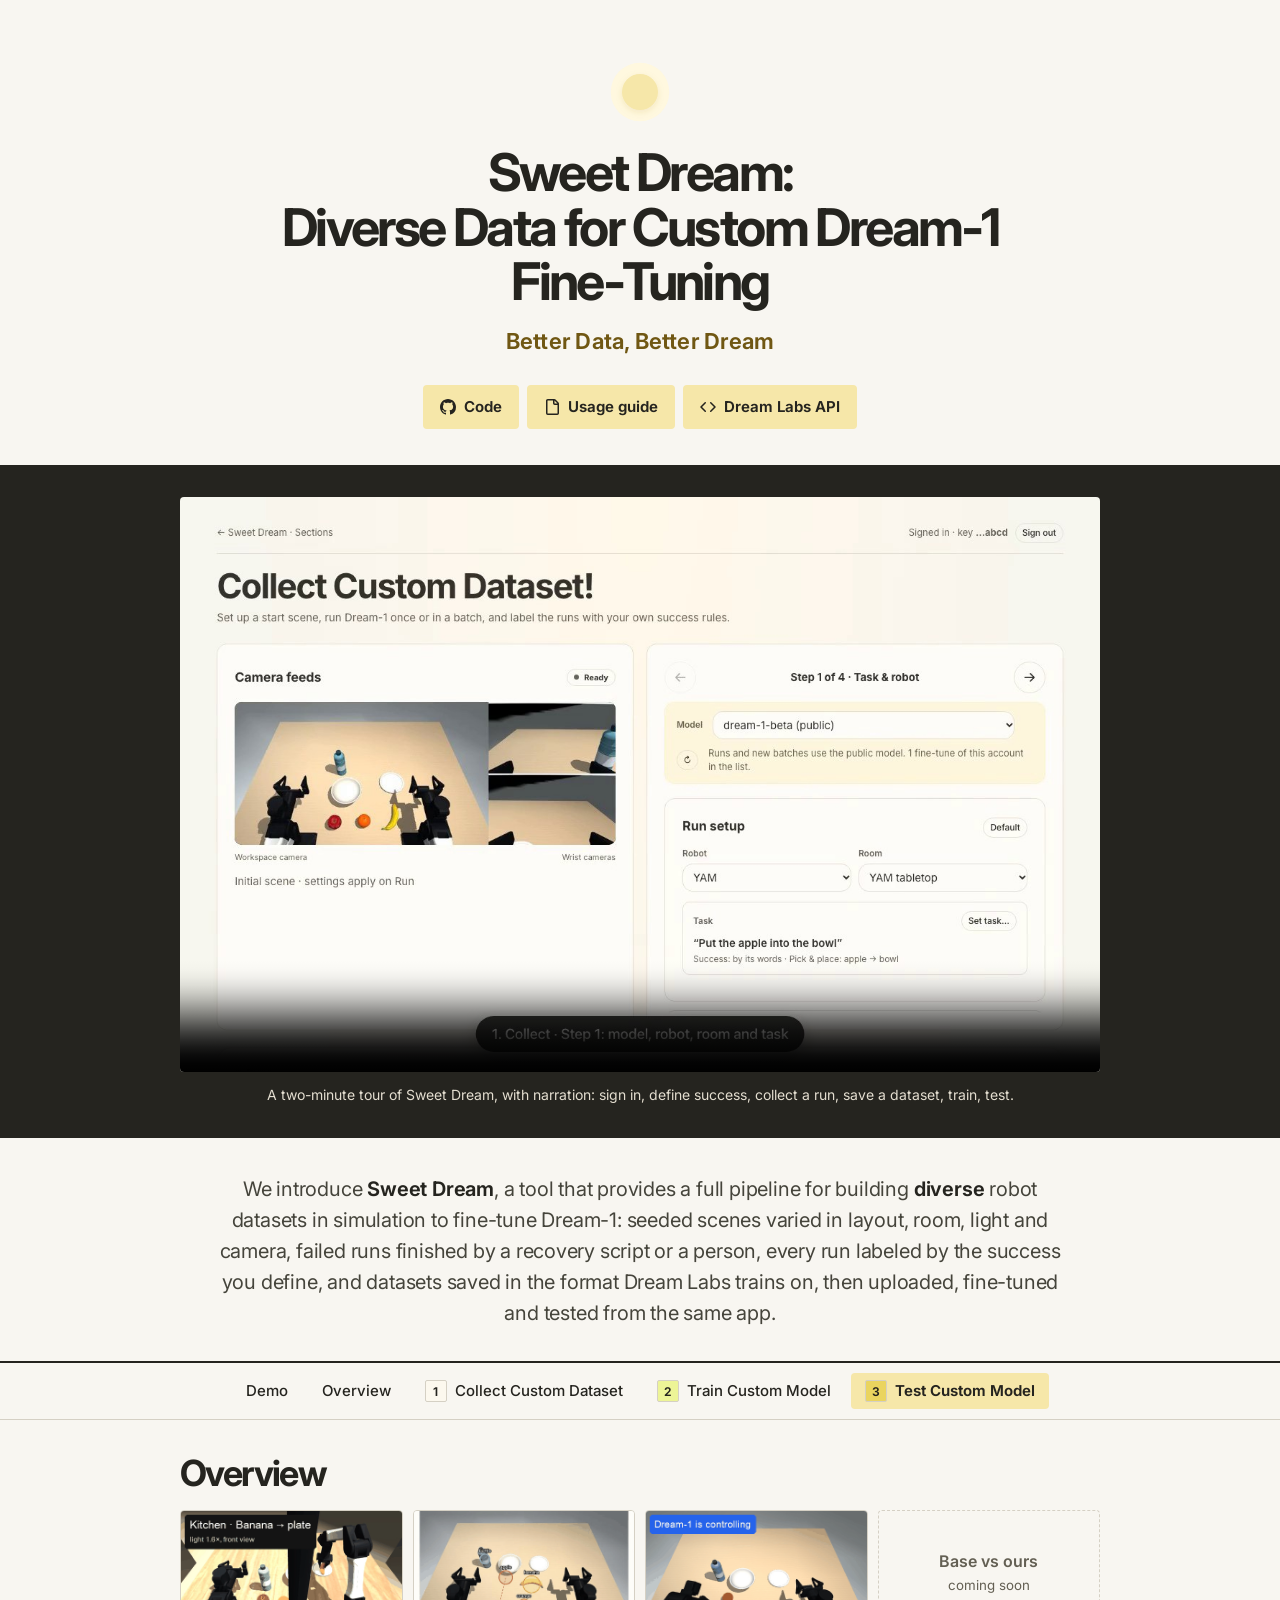
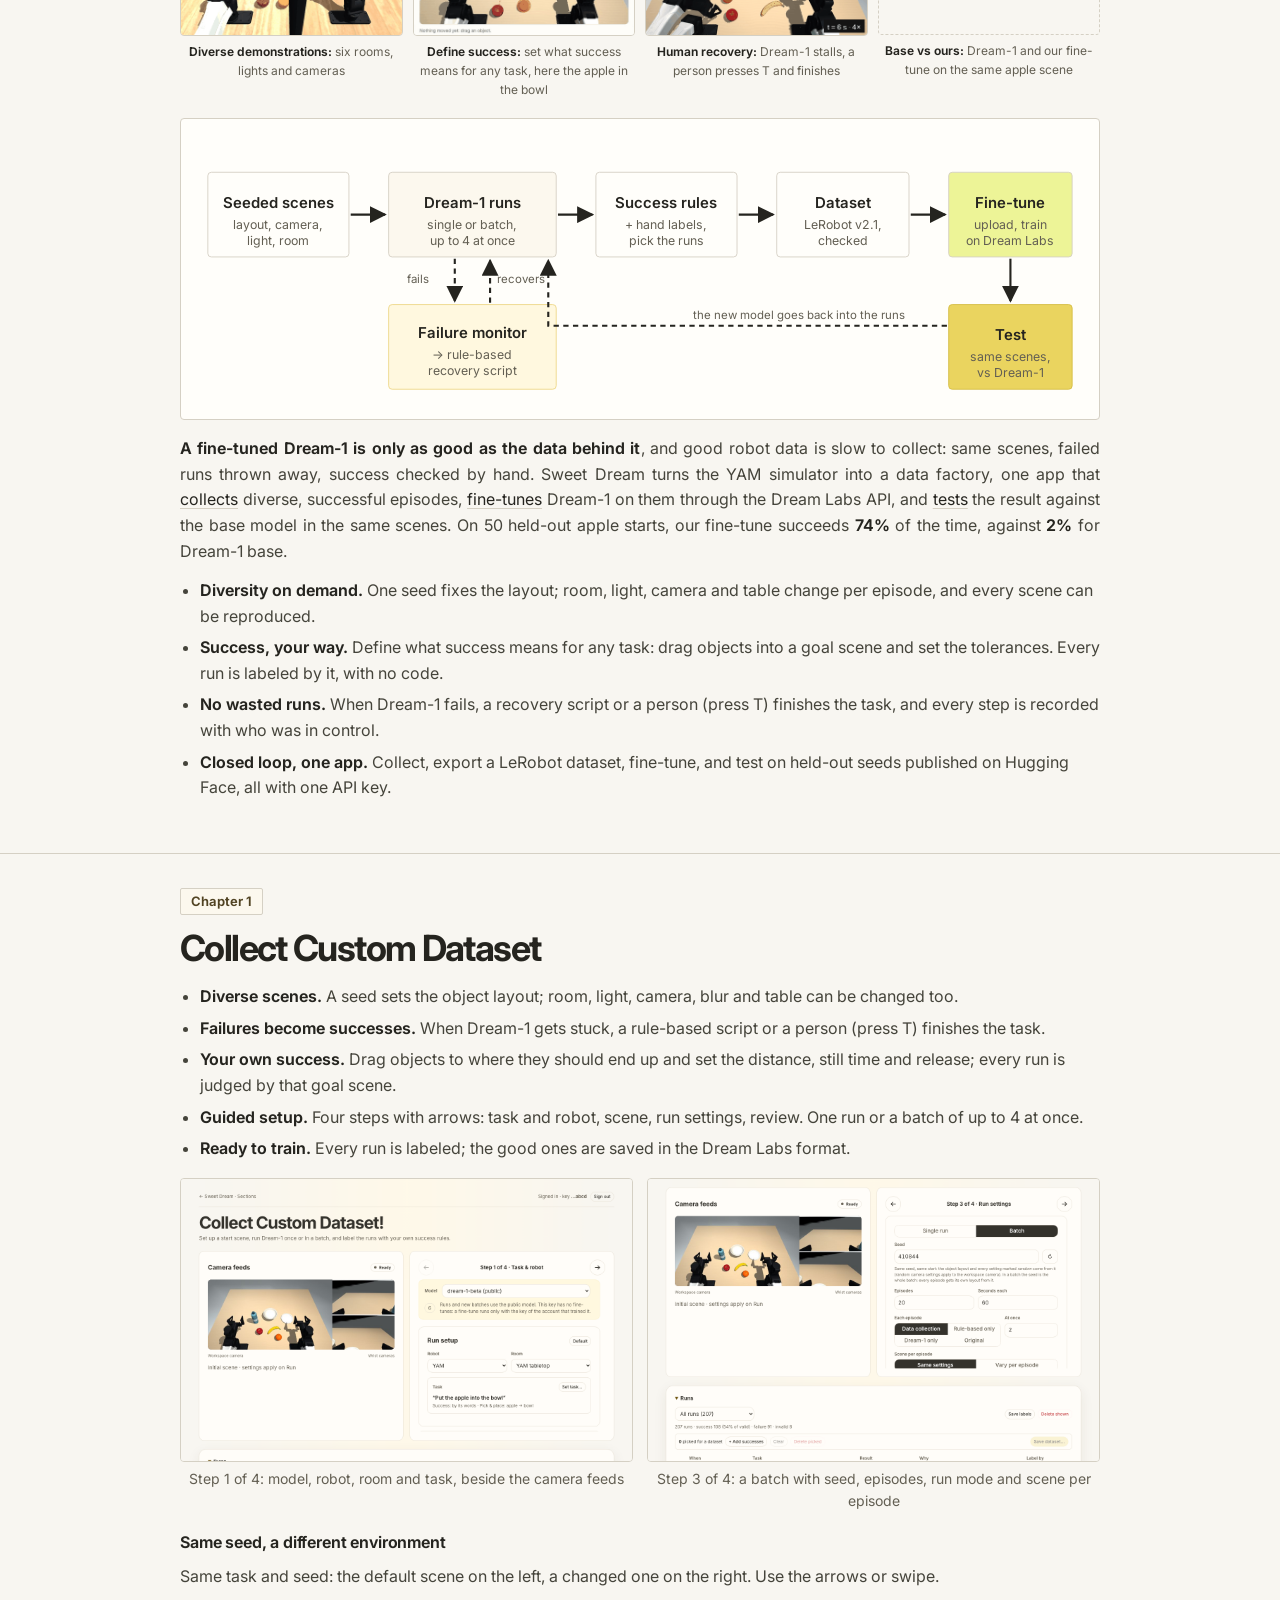
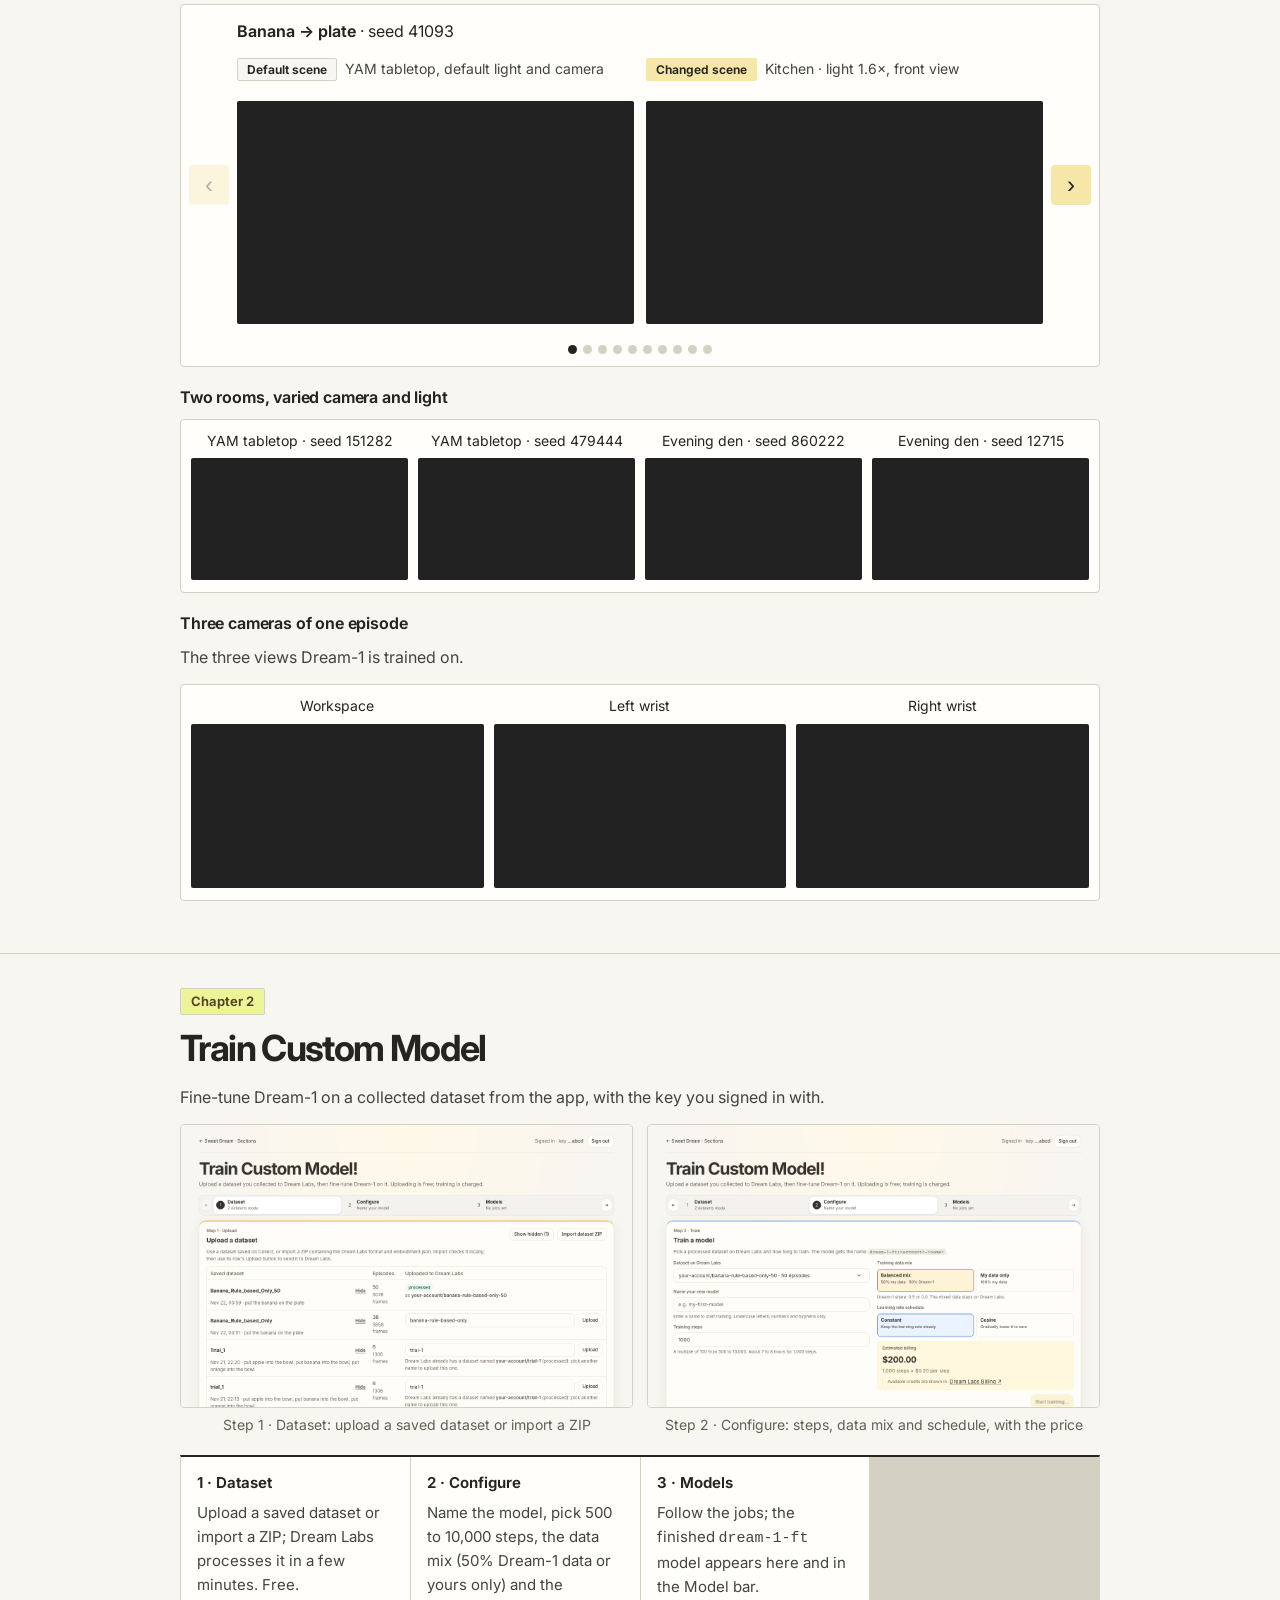
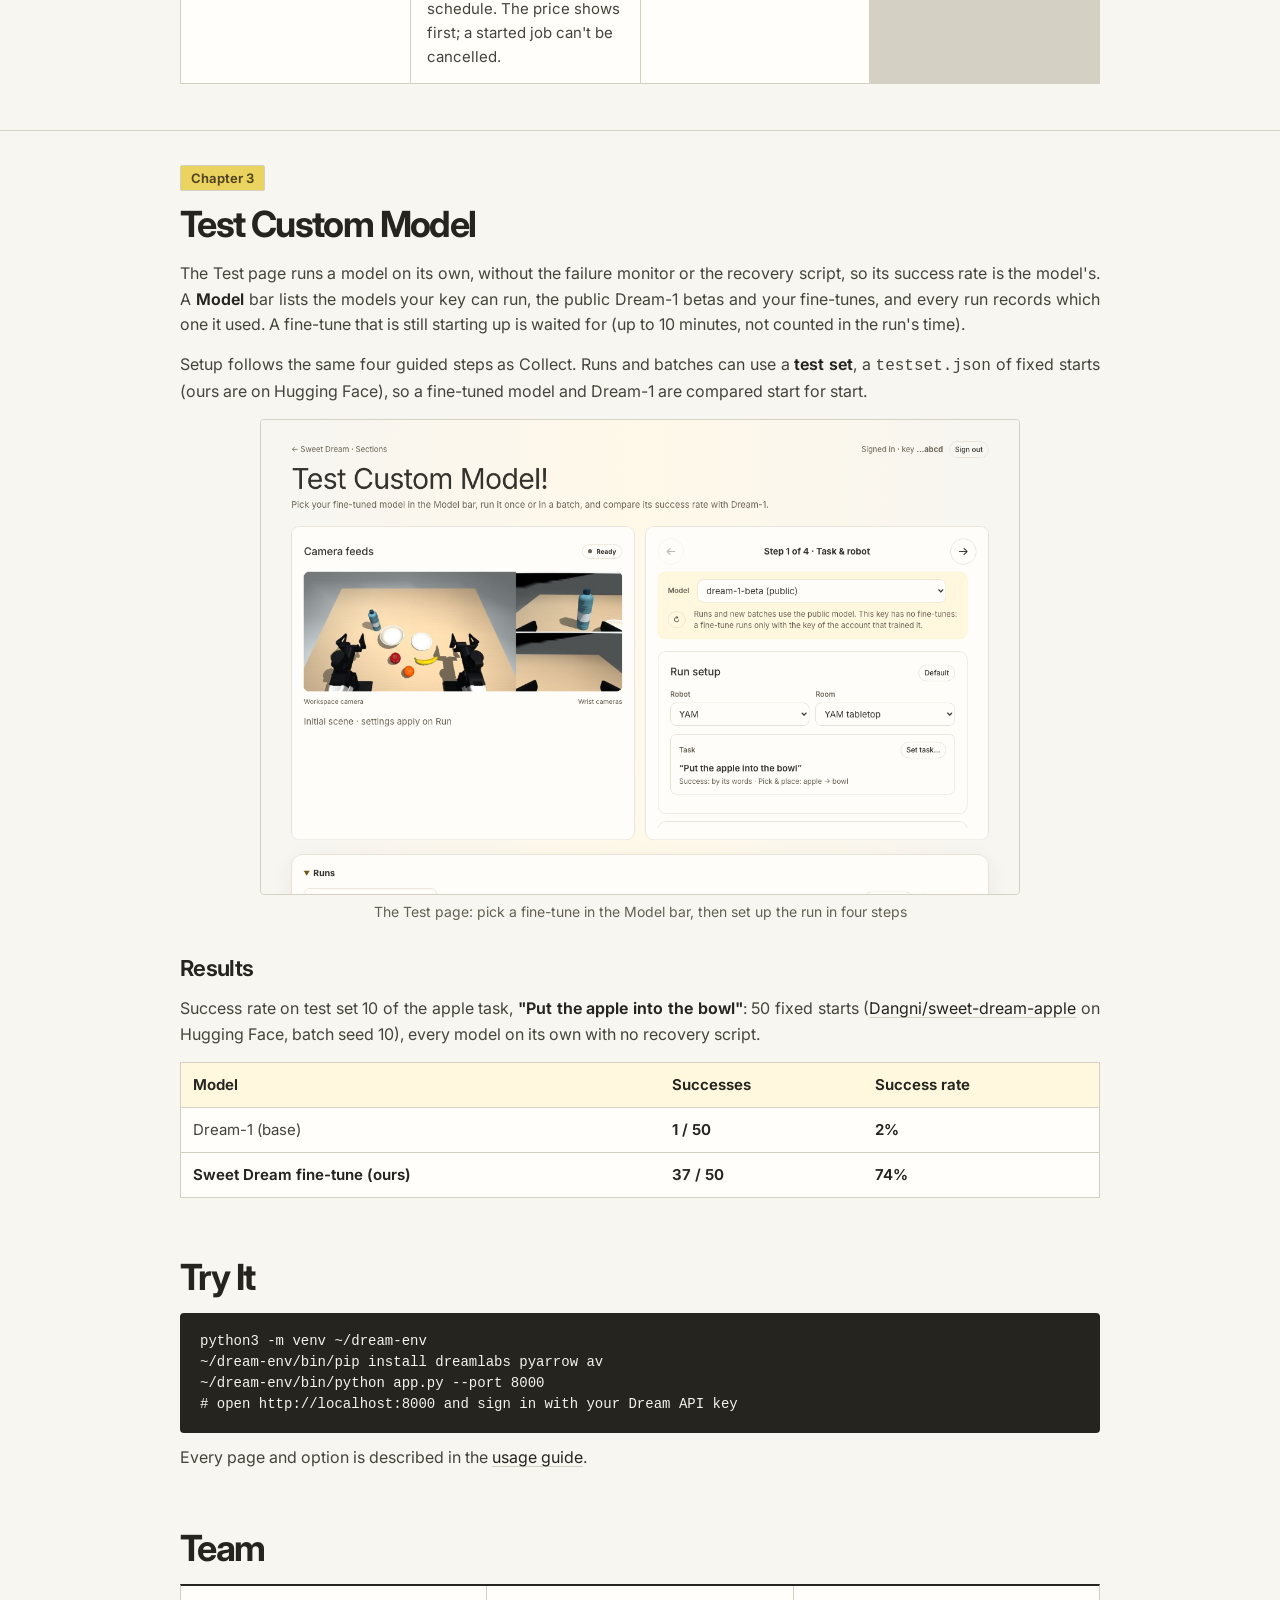
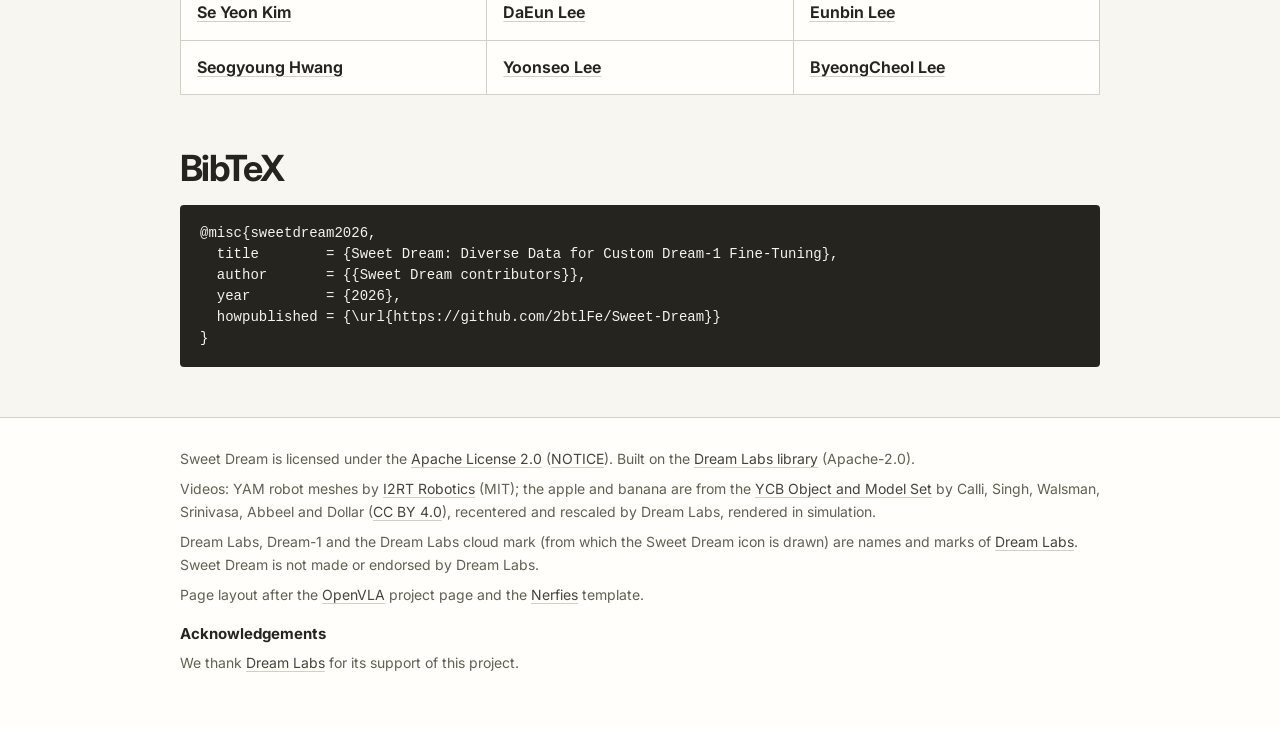
==== docs/index.html @ b753d113 "Project page: our fine-tune succeeds 37 of 50 on test set 10 (74%, base 2%) Co-Authored-By: Claude O" ====
<!doctype html>
<html lang="en">
<head>
<meta charset="utf-8">
<meta name="viewport" content="width=device-width, initial-scale=1">
<title>Sweet Dream: Diverse Data for Custom Dream-1 Fine-Tuning</title>
<meta name="description" content="Sweet Dream: a pipeline for building diverse robot datasets in simulation, fine-tuning Dream-1 on them, and testing the result.">
<link rel="icon" type="image/svg+xml" href="assets/icon.svg">
<link rel="preconnect" href="https://fonts.googleapis.com">
<link rel="preconnect" href="https://fonts.gstatic.com" crossorigin>
<link rel="stylesheet" href="https://fonts.googleapis.com/css2?family=Inter:wght@400;500;600;700&display=swap">
<!-- Layout after the OpenVLA project page (openvla.github.io), itself from the Nerfies template; palette, type and logo
     from the Sweet Dream app (static/theme.css). -->
<style>
  :root { --paper: #f8f6f1; --white: #fffefa; --ink: #25241f; --ink-2: #45443b; --ink-3: #635f53; --rule: #d5d0c4;
          --sun: #f6e7a9; --sun-hover: #eed889; --sun-wash: #fff8df; --ochre: #705713; --radius: 4px;
          --step-1: #fcf8ee; --step-2: #edf497; --step-3: #ead45f; }
  * { box-sizing: border-box; }
  body { margin: 0; background: var(--paper); color: var(--ink-2); font: 16px/1.6 Inter, system-ui, -apple-system, "Segoe UI", sans-serif;
         -webkit-font-smoothing: antialiased; }
  a { color: var(--ink); text-decoration: underline; text-decoration-color: var(--rule); text-underline-offset: 3px; }
  a:hover { text-decoration-color: var(--ink); }
  :focus-visible { outline: 2px solid var(--ochre); outline-offset: 3px; }
  .container { max-width: 960px; margin: 0 auto; padding: 0 20px; }
  .hero { padding: 56px 0 36px; text-align: center; }
  .logo { display: block; width: 72px; height: 72px; margin: 0 auto 18px; }
  .publication-title { color: var(--ink); font-size: clamp(32px, 5.4vw, 52px); font-weight: 700; line-height: 1.05; margin: 0; letter-spacing: -.05em; }
  .tagline { margin: 14px 0 0; color: var(--ochre); font-size: clamp(18px, 2.4vw, 22px); font-weight: 650; letter-spacing: .01em; }
  .link-blocks { display: flex; gap: 8px; justify-content: center; flex-wrap: wrap; margin-top: 26px; }
  .button { display: inline-flex; align-items: center; gap: 8px; min-height: 44px; padding: 8px 16px; border: 1px solid transparent;
            border-radius: var(--radius); background: var(--sun); color: var(--ink); font-size: 15px; font-weight: 650; text-decoration: none; }
  .button:hover { background: var(--sun-hover); }
  .button svg { width: 16px; height: 16px; fill: currentColor; }
  .teaser { background: var(--ink); padding: 32px 0; }
  video.demo { width: 100%; aspect-ratio: 1280 / 800; border-radius: var(--radius); background: #111; }
  .demo-note { text-align: center; font-size: 14px; color: #e4ded0; margin: 12px 0 0; }
  .tldr { text-align: center; font-size: 20px; font-weight: 400; line-height: 1.55; color: var(--ink-2); max-width: 900px; margin: 0 auto;
          padding: 36px 20px 10px; letter-spacing: -.01em; }
  .tldr b { color: var(--ink); font-weight: 650; }
  section.section { padding: 34px 0 10px; }
  h2.title { color: var(--ink); font-size: clamp(28px, 4vw, 36px); font-weight: 700; margin: 0 0 16px; line-height: 1.1; letter-spacing: -.045em; }
  h3.title { color: var(--ink); font-size: 22px; font-weight: 650; margin: 28px 0 10px; letter-spacing: -.03em; }
  h4.title { color: var(--ink); font-size: 16px; font-weight: 650; margin: 18px 0 8px; letter-spacing: -.01em; }
  .content p { margin: 0 0 14px; text-align: justify; }
  .content b { color: var(--ink); font-weight: 650; }
  video { width: 100%; aspect-ratio: 16 / 9; object-fit: cover; display: block; background: #222; border-radius: 2px; }
  .figure { background: var(--white); border: 1px solid var(--rule); border-radius: var(--radius); padding: 18px; margin: 6px 0 16px; }
  .figure svg { width: 100%; height: auto; display: block; }
  .rollouts { background: var(--white); border: 1px solid var(--rule); border-radius: var(--radius); padding: 10px 10px 12px; margin: 8px 0 16px; display: grid; gap: 10px; }
  .rollouts.cols-3 { grid-template-columns: repeat(3, minmax(0, 1fr)); }
  .rollouts.cols-4 { grid-template-columns: repeat(4, minmax(0, 1fr)); }
  .rollouts figure { margin: 0; text-align: center; }
  .rollouts figcaption { font-size: 14px; margin-bottom: 6px; color: var(--ink); }
  @media (max-width: 760px) { .rollouts.cols-3, .rollouts.cols-4 { grid-template-columns: minmax(0, 1fr) minmax(0, 1fr); } }
  table.results { width: 100%; border-collapse: collapse; margin: 8px 0 16px; font-size: 15px; background: var(--white); border: 1px solid var(--rule); }
  table.results th, table.results td { border-bottom: 1px solid var(--rule); padding: 10px 12px; text-align: left; vertical-align: top; }
  table.results th { color: var(--ink); font-weight: 650; background: var(--sun-wash); }
  table.results td.num { white-space: nowrap; color: var(--ink); font-weight: 650; }
  pre { background: var(--ink); padding: 18px 20px; border-radius: var(--radius); overflow-x: auto; font-size: 14px; line-height: 1.5; color: #f5f3ee; margin: 0; }
  code { font-family: ui-monospace, "SF Mono", Menlo, Consolas, monospace; }
  .chapters { position: sticky; top: 0; z-index: 10; background: rgb(248 246 241 / 94%); backdrop-filter: blur(6px);
              border-top: 2px solid var(--ink); border-bottom: 1px solid var(--rule); margin-top: 22px; }
  .chapters .container { display: flex; gap: 6px; flex-wrap: wrap; justify-content: center; padding-top: 10px; padding-bottom: 10px; }
  .chapters a { display: inline-flex; align-items: center; gap: 8px; padding: 6px 14px; border-radius: var(--radius); color: var(--ink);
                font-size: 15px; font-weight: 500; text-decoration: none; }
  .chapters a:hover { background: var(--sun-wash); }
  .chapters a.on { background: var(--sun); font-weight: 650; }
  .chapters .n { display: inline-grid; place-items: center; width: 22px; height: 22px; border: 1px solid var(--rule); border-radius: 2px;
                 color: var(--ink); font-size: 12px; font-weight: 650; }
  .chapters a[href="#collect"] .n { background: var(--step-1); }
  .chapters a[href="#train"] .n { background: var(--step-2); }
  .chapters a[href="#test"] .n { background: var(--step-3); }
  section[id] { scroll-margin-top: 64px; }
  .chapter { border-top: 1px solid var(--rule); margin-top: 26px; }
  .chapter-no { display: inline-block; font-size: 13px; font-weight: 650; color: #514323; margin: 0 0 10px; padding: 2px 10px;
                border: 1px solid var(--rule); border-radius: 2px; }
  #collect .chapter-no { background: var(--step-1); }
  #train .chapter-no { background: var(--step-2); }
  #test .chapter-no { background: var(--step-3); }
  .screens { display: grid; grid-template-columns: repeat(2, minmax(0, 1fr)); gap: 14px; margin: 10px 0 18px; }
  .screens.four { grid-template-columns: repeat(4, minmax(0, 1fr)); gap: 10px; }
  .screens.four figcaption { font-size: 12px; }
  .gif-soon { aspect-ratio: 16 / 9; display: grid; place-content: center; text-align: center; border: 1.5px dashed #d5d0c4; border-radius: 4px; color: #635f53; font-weight: 600; }
  .gif-soon small { font-weight: 400; }
  @media (max-width: 760px) { .screens.four { grid-template-columns: repeat(2, minmax(0, 1fr)); } }
  .screens.one { grid-template-columns: minmax(0, 1fr); max-width: 760px; margin-left: auto; margin-right: auto; }
  @media (max-width: 760px) { .screens { grid-template-columns: minmax(0, 1fr); } }
  .screen { margin: 0; }
  .screen img { width: 100%; display: block; border: 1px solid var(--rule); border-radius: var(--radius); }
  .screen figcaption { font-size: 14px; color: var(--ink-3); margin-top: 6px; text-align: center; }
  .pairs { position: relative; background: var(--white); border: 1px solid var(--rule); border-radius: var(--radius); padding: 14px 56px 12px; margin: 8px 0 18px; }
  .pair-track { display: flex; overflow-x: auto; scroll-snap-type: x mandatory; scroll-behavior: smooth; scrollbar-width: none; }
  .pair-track::-webkit-scrollbar { display: none; }
  .pair-slide { flex: 0 0 100%; scroll-snap-align: start; }
  .pair-title { text-align: center; margin: 0 0 8px; color: var(--ink); }
  .pair-videos { display: grid; grid-template-columns: repeat(2, minmax(0, 1fr)); gap: 12px; }
  .pair-videos figure { margin: 0; }
  .pair-videos figcaption { font-size: 14px; margin-bottom: 6px; color: var(--ink-2); min-height: 2.6em; }
  .pair-videos .tag { display: inline-block; margin-right: 8px; padding: 1px 9px; border: 1px solid var(--rule); border-radius: 2px;
                      background: var(--paper); color: var(--ink); font-size: 12px; font-weight: 650; }
  .pair-videos .tag.changed { background: var(--sun); border-color: var(--sun); }
  .pair-nav { position: absolute; top: 50%; transform: translateY(-50%); width: 40px; height: 40px; border: 0; border-radius: var(--radius);
              background: var(--sun); color: var(--ink); font-size: 24px; line-height: 1; cursor: pointer; }
  .pair-nav:hover { background: var(--sun-hover); } .pair-nav:disabled { opacity: .35; cursor: default; }
  .pair-nav.prev { left: 8px; } .pair-nav.next { right: 8px; }
  .pair-dots { display: flex; gap: 6px; justify-content: center; margin-top: 12px; }
  .pair-dots button { width: 9px; height: 9px; padding: 0; border-radius: 50%; border: 0; background: var(--rule); cursor: pointer; }
  .pair-dots button.on { background: var(--ink); }
  @media (max-width: 760px) { .pairs { padding: 12px 10px; } .pair-nav { display: none; } .pair-videos { grid-template-columns: minmax(0, 1fr); } }
  .points { margin: 4px 0 16px; padding-left: 20px; } .points li { margin: 6px 0; }
  .steps { display: grid; grid-template-columns: repeat(4, minmax(0, 1fr)); gap: 1px; margin: 6px 0 10px; background: var(--rule);
           border: 1px solid var(--rule); border-top: 2px solid var(--ink); }
  @media (max-width: 860px) { .steps { grid-template-columns: minmax(0, 1fr) minmax(0, 1fr); } }
  .step { background: var(--white); padding: 14px 16px; }
  .step p { margin: 0; font-size: 15px; text-align: left; }
  .step .step-no { font-weight: 650; color: var(--ink); margin-bottom: 6px; }
  .team { list-style: none; display: grid; grid-template-columns: repeat(3, minmax(0, 1fr)); gap: 1px; margin: 6px 0 10px;
          padding: 0; background: var(--rule); border: 1px solid var(--rule); border-top: 2px solid var(--ink); }
  @media (max-width: 760px) { .team { grid-template-columns: minmax(0, 1fr) minmax(0, 1fr); } }
  .team li { background: var(--white); padding: 14px 16px; font-weight: 650; }
  footer { margin-top: 40px; padding: 30px 0 48px; background: var(--white); border-top: 1px solid var(--rule); font-size: 14px; color: var(--ink-3); }
  footer p { margin: 0 0 8px; } footer h5 { margin: 16px 0 6px; font-size: 15px; color: var(--ink); }
  footer a { color: var(--ink-2); }
</style>
</head>
<body>

<section class="hero">
  <div class="container">
    <img class="logo" src="assets/logo.svg" alt="" width="72" height="72">
    <h1 class="publication-title">Sweet Dream:<br>Diverse Data for Custom Dream&#8209;1 Fine&#8209;Tuning</h1>
    <p class="tagline">Better Data, Better Dream</p>
    <div class="link-blocks">
      <a class="button" href="https://github.com/2btlFe/Sweet-Dream/tree/v3.0">
        <svg viewBox="0 0 16 16" aria-hidden="true"><path d="M8 0C3.58 0 0 3.58 0 8c0 3.54 2.29 6.53 5.47 7.59.4.07.55-.17.55-.38 0-.19-.01-.82-.01-1.49-2.01.37-2.53-.49-2.69-.94-.09-.23-.48-.94-.82-1.13-.28-.15-.68-.52-.01-.53.63-.01 1.08.58 1.23.82.72 1.21 1.87.87 2.33.66.07-.52.28-.87.51-1.07-1.78-.2-3.64-.89-3.64-3.95 0-.87.31-1.59.82-2.15-.08-.2-.36-1.02.08-2.12 0 0 .67-.21 2.2.82.64-.18 1.32-.27 2-.27.68 0 1.36.09 2 .27 1.53-1.04 2.2-.82 2.2-.82.44 1.1.16 1.92.08 2.12.51.56.82 1.27.82 2.15 0 3.07-1.87 3.75-3.65 3.95.29.25.54.73.54 1.48 0 1.07-.01 1.93-.01 2.2 0 .21.15.46.55.38A8.013 8.013 0 0016 8c0-4.42-3.58-8-8-8z"/></svg>
        Code</a>
      <a class="button" href="https://github.com/2btlFe/Sweet-Dream/blob/v3.0/docs/USAGE.md">
        <svg viewBox="0 0 16 16" aria-hidden="true"><path d="M2 1.75C2 .78 2.78 0 3.75 0h6.59c.46 0 .9.18 1.23.51l2.92 2.92c.33.33.51.77.51 1.23v9.59A1.75 1.75 0 0113.25 16h-9.5A1.75 1.75 0 012 14.25V1.75zm1.75-.25a.25.25 0 00-.25.25v12.5c0 .14.11.25.25.25h9.5a.25.25 0 00.25-.25V6h-2.75A1.75 1.75 0 019 4.25V1.5H3.75zm6.75.06V4.25c0 .14.11.25.25.25h2.69L10.5 1.56z"/></svg>
        Usage guide</a>
      <a class="button" href="https://platform.dreamlabs.ai/api-documentation/">
        <svg viewBox="0 0 16 16" aria-hidden="true"><path d="M4.72 3.22a.75.75 0 011.06 1.06L2.06 8l3.72 3.72a.75.75 0 11-1.06 1.06L.47 8.53a.75.75 0 010-1.06l4.25-4.25zm6.56 0a.75.75 0 10-1.06 1.06L13.94 8l-3.72 3.72a.75.75 0 101.06 1.06l4.25-4.25a.75.75 0 000-1.06l-4.25-4.25z"/></svg>
        Dream Labs API</a>
    </div>
  </div>
</section>

<section class="teaser" id="demo">
  <div class="container">
    <video class="demo" src="assets/videos/demo.mp4" poster="assets/videos/demo-poster.jpg" controls playsinline preload="metadata"></video>
    <p class="demo-note">A two-minute tour of Sweet Dream, with narration: sign in, define success, collect a run, save a dataset, train, test.</p>
  </div>
</section>

<section>
  <h2 class="tldr">We introduce <b>Sweet Dream</b>, a tool that provides a full pipeline for building <b>diverse</b> robot
    datasets in simulation to fine-tune Dream-1: seeded scenes varied in layout, room, light and camera, failed runs
    finished by a recovery script or a person, every run labeled by the success you define, and datasets saved in the format
    Dream Labs trains on, then uploaded, fine-tuned and tested from the same app.</h2>
</section>

<nav class="chapters" aria-label="Chapters">
  <div class="container">
    <a href="#demo">Demo</a>
    <a href="#overview">Overview</a>
    <a href="#collect"><span class="n">1</span>Collect Custom Dataset</a>
    <a href="#train"><span class="n">2</span>Train Custom Model</a>
    <a href="#test"><span class="n">3</span>Test Custom Model</a>
  </div>
</nav>

<section class="section" id="overview">
  <div class="container content">
    <h2 class="title">Overview</h2>
    <div class="screens four">
      <figure class="screen"><img src="assets/gifs/diverse-scenes.gif" alt="One view cutting through six collected runs: Kitchen, Sunny apartment, Cottage, Walnut study, Evening den and YAM tabletop, each with its own light and camera" loading="lazy"><figcaption><b>Diverse demonstrations:</b> six rooms, lights and cameras</figcaption></figure>
      <figure class="screen"><img src="assets/gifs/define-success.gif" alt="The Task dialog: the apple is dragged into the bowl in the goal scene, then distance, still time and release are set" loading="lazy"><figcaption><b>Define success:</b> set what success means for any task, here the apple in the bowl</figcaption></figure>
      <figure class="screen"><img src="assets/gifs/human-takeover.gif" alt="Dream-1 reaches toward the apple and stalls; a human takes over with T, picks up the apple and puts it into the bowl" loading="lazy"><figcaption><b>Human recovery:</b> Dream-1 stalls, a person presses T and finishes</figcaption></figure>
      <figure class="screen"><div class="gif-soon" role="img" aria-label="Apple task: Dream-1 base and our fine-tune side by side, coming soon">Base vs ours<br><small>coming soon</small></div><figcaption><b>Base vs ours:</b> Dream-1 and our fine-tune on the same apple scene</figcaption></figure>
    </div>
    <div class="figure">
      <svg viewBox="0 0 1000 300" role="img" aria-labelledby="pipeTitle">
        <title id="pipeTitle">Pipeline: seeded scenes, Dream-1 runs with failure monitor and recovery, success rules, dataset, fine-tune, test</title>
        <defs><marker id="arrow" viewBox="0 0 10 10" refX="9" refY="5" markerWidth="8" markerHeight="8" orient="auto-start-reverse"><path d="M0 0L10 5L0 10z" fill="#25241f"/></marker></defs>
        <g font-family="Inter, sans-serif" font-size="17" fill="#25241f" text-anchor="middle">
          <rect x="10" y="40" width="160" height="96" rx="4" fill="#fffefa" stroke="#d5d0c4"/>
          <text x="90" y="80" font-weight="600">Seeded scenes</text><text x="90" y="104" font-size="14" fill="#635f53">layout, camera,</text><text x="90" y="122" font-size="14" fill="#635f53">light, room</text>
          <rect x="215" y="40" width="190" height="96" rx="4" fill="#fcf8ee" stroke="#d5d0c4"/>
          <text x="310" y="80" font-weight="600">Dream-1 runs</text><text x="310" y="104" font-size="14" fill="#635f53">single or batch,</text><text x="310" y="122" font-size="14" fill="#635f53">up to 4 at once</text>
          <rect x="215" y="190" width="190" height="96" rx="4" fill="#fff8df" stroke="#eed889"/>
          <text x="310" y="228" font-weight="600">Failure monitor</text><text x="310" y="252" font-size="14" fill="#635f53">→ rule-based</text><text x="310" y="270" font-size="14" fill="#635f53">recovery script</text>
          <rect x="450" y="40" width="160" height="96" rx="4" fill="#fffefa" stroke="#d5d0c4"/>
          <text x="530" y="80" font-weight="600">Success rules</text><text x="530" y="104" font-size="14" fill="#635f53">+ hand labels,</text><text x="530" y="122" font-size="14" fill="#635f53">pick the runs</text>
          <rect x="655" y="40" width="150" height="96" rx="4" fill="#fffefa" stroke="#d5d0c4"/>
          <text x="730" y="80" font-weight="600">Dataset</text><text x="730" y="104" font-size="14" fill="#635f53">LeRobot v2.1,</text><text x="730" y="122" font-size="14" fill="#635f53">checked</text>
          <rect x="850" y="40" width="140" height="96" rx="4" fill="#edf497" stroke="#d5d0c4"/>
          <text x="920" y="80" font-weight="600">Fine-tune</text><text x="920" y="104" font-size="14" fill="#635f53">upload, train</text><text x="920" y="122" font-size="14" fill="#635f53">on Dream Labs</text>
          <rect x="850" y="190" width="140" height="96" rx="4" fill="#ead45f" stroke="#d5bd45"/>
          <text x="920" y="230" font-weight="600">Test</text><text x="920" y="254" font-size="14" fill="#635f53">same scenes,</text><text x="920" y="272" font-size="14" fill="#635f53">vs Dream-1</text>
        </g>
        <g stroke="#25241f" stroke-width="2.4" fill="none" marker-end="url(#arrow)">
          <path d="M172 88H211"/><path d="M407 88H446"/><path d="M612 88H651"/><path d="M807 88H846"/><path d="M920 138V186"/>
          <path d="M290 138V186" stroke-dasharray="6 5"/><path d="M330 188V140" stroke-dasharray="6 5"/>
          <path d="M848 214H396V140" stroke-dasharray="6 5"/>
        </g>
        <g font-family="Inter, sans-serif" font-size="13" fill="#635f53">
          <text x="236" y="166">fails</text><text x="338" y="166">recovers</text><text x="560" y="206">the new model goes back into the runs</text>
        </g>
      </svg>
    </div>
    <p><b>A fine-tuned Dream-1 is only as good as the data behind it</b>, and good robot data is slow to collect: same
      scenes, failed runs thrown away, success checked by hand. Sweet Dream turns the YAM simulator into a data factory,
      one app that <a href="#collect">collects</a> diverse, successful episodes, <a href="#train">fine-tunes</a> Dream-1
      on them through the Dream Labs API, and <a href="#test">tests</a> the result against the base model in the same
      scenes. On 50 held-out apple starts, our fine-tune succeeds <b>74%</b> of the time, against <b>2%</b> for
      Dream-1 base.</p>
    <ul class="points">
      <li><b>Diversity on demand.</b> One seed fixes the layout; room, light, camera and table change per episode, and
        every scene can be reproduced.</li>
      <li><b>Success, your way.</b> Define what success means for any task: drag objects into a goal scene and set the
        tolerances. Every run is labeled by it, with no code.</li>
      <li><b>No wasted runs.</b> When Dream-1 fails, a recovery script or a person (press T) finishes the task, and every
        step is recorded with who was in control.</li>
      <li><b>Closed loop, one app.</b> Collect, export a LeRobot dataset, fine-tune, and test on held-out seeds published
        on Hugging Face, all with one API key.</li>
    </ul>
  </div>
</section>

<section class="section chapter" id="collect">
  <div class="container content">
    <p class="chapter-no">Chapter 1</p>
    <h2 class="title">Collect Custom Dataset</h2>
    <ul class="points">
      <li><b>Diverse scenes.</b> A seed sets the object layout; room, light, camera, blur and table can be changed too.</li>
      <li><b>Failures become successes.</b> When Dream-1 gets stuck, a rule-based script or a person (press T) finishes the task.</li>
      <li><b>Your own success.</b> Drag objects to where they should end up and set the distance, still time and
        release; every run is judged by that goal scene.</li>
      <li><b>Guided setup.</b> Four steps with arrows: task and robot, scene, run settings, review. One run or a batch of up to 4 at once.</li>
      <li><b>Ready to train.</b> Every run is labeled; the good ones are saved in the Dream Labs format.</li>
    </ul>
    <div class="screens">
      <figure class="screen"><img src="assets/screens/03-collect.png" alt="The Collect page: step 1 of the guided setup, task and robot, beside the camera feeds" loading="lazy"><figcaption>Step 1 of 4: model, robot, room and task, beside the camera feeds</figcaption></figure>
      <figure class="screen"><img src="assets/screens/04-collect-batch.png" alt="Step 3 of the guided setup: a batch with seed, episodes, run mode and scene per episode, above the runs list" loading="lazy"><figcaption>Step 3 of 4: a batch with seed, episodes, run mode and scene per episode</figcaption></figure>
    </div>

    <h4 class="title">Same seed, a different environment</h4>
    <p>Same task and seed: the default scene on the left, a changed one on the right. Use the arrows or swipe.</p>
    <div class="pairs" id="pairs">
      <button class="pair-nav prev" type="button" aria-label="Previous">‹</button>
      <div class="pair-track" tabindex="0" aria-label="Default and changed scenes, ten seeds">
        <div class="pair-slide" data-i="1">
          <p class="pair-title"><b>Banana → plate</b> · seed 41093</p>
          <div class="pair-videos">
            <figure><figcaption><span class="tag">Default scene</span>YAM tabletop, default light and camera</figcaption>
              <video data-src="assets/videos/gallery/01-default-seed41093.mp4" muted loop playsinline preload="none"></video></figure>
            <figure><figcaption><span class="tag changed">Changed scene</span>Kitchen · light 1.6×, front view</figcaption>
              <video data-src="assets/videos/gallery/01-banana-plate-kitchen-seed41093.mp4" muted loop playsinline preload="none"></video></figure>
          </div>
        </div>
        <div class="pair-slide" data-i="2">
          <p class="pair-title"><b>Apple → bowl</b> · seed 228517</p>
          <div class="pair-videos">
            <figure><figcaption><span class="tag">Default scene</span>YAM tabletop, default light and camera</figcaption>
              <video data-src="assets/videos/gallery/02-default-seed228517.mp4" muted loop playsinline preload="none"></video></figure>
            <figure><figcaption><span class="tag changed">Changed scene</span>Sunny apartment · light 2×, left diagonal</figcaption>
              <video data-src="assets/videos/gallery/02-apple-bowl-sunny-apartment-seed228517.mp4" muted loop playsinline preload="none"></video></figure>
          </div>
        </div>
        <div class="pair-slide" data-i="3">
          <p class="pair-title"><b>Banana → bowl</b> · seed 390442</p>
          <div class="pair-videos">
            <figure><figcaption><span class="tag">Default scene</span>YAM tabletop, default light and camera</figcaption>
              <video data-src="assets/videos/gallery/03-default-seed390442.mp4" muted loop playsinline preload="none"></video></figure>
            <figure><figcaption><span class="tag changed">Changed scene</span>Cottage · light 0.5×, right diagonal</figcaption>
              <video data-src="assets/videos/gallery/03-banana-bowl-cottage-seed390442.mp4" muted loop playsinline preload="none"></video></figure>
          </div>
        </div>
        <div class="pair-slide" data-i="4">
          <p class="pair-title"><b>Banana → plate</b> · seed 517006</p>
          <div class="pair-videos">
            <figure><figcaption><span class="tag">Default scene</span>YAM tabletop, default light and camera</figcaption>
              <video data-src="assets/videos/gallery/04-default-seed517006.mp4" muted loop playsinline preload="none"></video></figure>
            <figure><figcaption><span class="tag changed">Changed scene</span>Walnut study · light 0.4×, overhead, gray table</figcaption>
              <video data-src="assets/videos/gallery/04-banana-plate-walnut-study-seed517006.mp4" muted loop playsinline preload="none"></video></figure>
          </div>
        </div>
        <div class="pair-slide" data-i="5">
          <p class="pair-title"><b>Apple → bowl</b> · seed 604381</p>
          <div class="pair-videos">
            <figure><figcaption><span class="tag">Default scene</span>YAM tabletop, default light and camera</figcaption>
              <video data-src="assets/videos/gallery/05-default-seed604381.mp4" muted loop playsinline preload="none"></video></figure>
            <figure><figcaption><span class="tag changed">Changed scene</span>Evening den · light 0.3×, FOV +15°</figcaption>
              <video data-src="assets/videos/gallery/05-apple-bowl-evening-den-seed604381.mp4" muted loop playsinline preload="none"></video></figure>
          </div>
        </div>
        <div class="pair-slide" data-i="6">
          <p class="pair-title"><b>Banana → bowl</b> · seed 712950</p>
          <div class="pair-videos">
            <figure><figcaption><span class="tag">Default scene</span>YAM tabletop, default light and camera</figcaption>
              <video data-src="assets/videos/gallery/06-default-seed712950.mp4" muted loop playsinline preload="none"></video></figure>
            <figure><figcaption><span class="tag changed">Changed scene</span>YAM tabletop · light 1×, tilt -20°, pan +20°, gray table</figcaption>
              <video data-src="assets/videos/gallery/06-banana-bowl-yam-tabletop-seed712950.mp4" muted loop playsinline preload="none"></video></figure>
          </div>
        </div>
        <div class="pair-slide" data-i="7">
          <p class="pair-title"><b>Banana → plate</b> · seed 803190</p>
          <div class="pair-videos">
            <figure><figcaption><span class="tag">Default scene</span>YAM tabletop, default light and camera</figcaption>
              <video data-src="assets/videos/gallery/07-default-seed803190.mp4" muted loop playsinline preload="none"></video></figure>
            <figure><figcaption><span class="tag changed">Changed scene</span>Kitchen · light 1×, roll -12°, blur 4px</figcaption>
              <video data-src="assets/videos/gallery/07-banana-plate-kitchen-seed803190.mp4" muted loop playsinline preload="none"></video></figure>
          </div>
        </div>
        <div class="pair-slide" data-i="8">
          <p class="pair-title"><b>Apple → bowl</b> · seed 915264</p>
          <div class="pair-videos">
            <figure><figcaption><span class="tag">Default scene</span>YAM tabletop, default light and camera</figcaption>
              <video data-src="assets/videos/gallery/08-default-seed915264.mp4" muted loop playsinline preload="none"></video></figure>
            <figure><figcaption><span class="tag changed">Changed scene</span>Cottage · light 1.8×, overhead, roll +15°</figcaption>
              <video data-src="assets/videos/gallery/08-apple-bowl-cottage-seed915264.mp4" muted loop playsinline preload="none"></video></figure>
          </div>
        </div>
        <div class="pair-slide" data-i="9">
          <p class="pair-title"><b>Banana → bowl</b> · seed 133771</p>
          <div class="pair-videos">
            <figure><figcaption><span class="tag">Default scene</span>YAM tabletop, default light and camera</figcaption>
              <video data-src="assets/videos/gallery/09-default-seed133771.mp4" muted loop playsinline preload="none"></video></figure>
            <figure><figcaption><span class="tag changed">Changed scene</span>Sunny apartment · light 0.7×, front view, FOV -15°, gray table</figcaption>
              <video data-src="assets/videos/gallery/09-banana-bowl-sunny-apartment-seed133771.mp4" muted loop playsinline preload="none"></video></figure>
          </div>
        </div>
        <div class="pair-slide" data-i="10">
          <p class="pair-title"><b>Banana → plate</b> · seed 268840</p>
          <div class="pair-videos">
            <figure><figcaption><span class="tag">Default scene</span>YAM tabletop, default light and camera</figcaption>
              <video data-src="assets/videos/gallery/10-default-seed268840.mp4" muted loop playsinline preload="none"></video></figure>
            <figure><figcaption><span class="tag changed">Changed scene</span>Walnut study · light 1.4×, left diagonal, raised 8 cm</figcaption>
              <video data-src="assets/videos/gallery/10-banana-plate-walnut-study-seed268840.mp4" muted loop playsinline preload="none"></video></figure>
          </div>
        </div>
      </div>
      <button class="pair-nav next" type="button" aria-label="Next">›</button>
      <div class="pair-dots" role="tablist"></div>
    </div>
    <h4 class="title">Two rooms, varied camera and light</h4>
    <div class="rollouts cols-4">
      <figure><figcaption>YAM tabletop · seed 151282</figcaption><video src="assets/videos/banana-tabletop-1.mp4" autoplay muted loop playsinline></video></figure>
      <figure><figcaption>YAM tabletop · seed 479444</figcaption><video src="assets/videos/banana-tabletop-2.mp4" autoplay muted loop playsinline></video></figure>
      <figure><figcaption>Evening den · seed 860222</figcaption><video src="assets/videos/banana-evening-den.mp4" autoplay muted loop playsinline></video></figure>
      <figure><figcaption>Evening den · seed 12715</figcaption><video src="assets/videos/banana-evening-den-2.mp4" autoplay muted loop playsinline></video></figure>
    </div>
    <h4 class="title">Three cameras of one episode</h4>
    <p>The three views Dream-1 is trained on.</p>
    <div class="rollouts cols-3">
      <figure><figcaption>Workspace</figcaption><video src="assets/videos/banana-evening-den.mp4" autoplay muted loop playsinline></video></figure>
      <figure><figcaption>Left wrist</figcaption><video src="assets/videos/banana-evening-den-left-wrist.mp4" autoplay muted loop playsinline></video></figure>
      <figure><figcaption>Right wrist</figcaption><video src="assets/videos/banana-evening-den-right-wrist.mp4" autoplay muted loop playsinline></video></figure>
    </div>
  </div>
</section>

<section class="section chapter" id="train">
  <div class="container content">
    <p class="chapter-no">Chapter 2</p>
    <h2 class="title">Train Custom Model</h2>
    <p>Fine-tune Dream-1 on a collected dataset from the app, with the key you signed in with.</p>
    <div class="screens">
      <figure class="screen"><img src="assets/screens/06-train.png" alt="Train step 1, Dataset: saved datasets with Upload, and Import dataset ZIP" loading="lazy"><figcaption>Step 1 · Dataset: upload a saved dataset or import a ZIP</figcaption></figure>
      <figure class="screen"><img src="assets/screens/07-train-model.png" alt="Train step 2, Configure: dataset, model name, steps, data mix, learning rate schedule and the estimated price" loading="lazy"><figcaption>Step 2 · Configure: steps, data mix and schedule, with the price</figcaption></figure>
    </div>
    <div class="steps">
      <div class="step"><p class="step-no">1 · Dataset</p><p>Upload a saved dataset or import a ZIP; Dream Labs processes it in a few minutes. Free.</p></div>
      <div class="step"><p class="step-no">2 · Configure</p><p>Name the model, pick 500 to 10,000 steps, the data mix (50% Dream-1 data or yours only) and the schedule. The price shows first; a started job can't be cancelled.</p></div>
      <div class="step"><p class="step-no">3 · Models</p><p>Follow the jobs; the finished <code>dream-1-ft</code> model appears here and in the Model bar.</p></div>
    </div>
  </div>
</section>

<section class="section chapter" id="test">
  <div class="container content">
    <p class="chapter-no">Chapter 3</p>
    <h2 class="title">Test Custom Model</h2>
    <p>The Test page runs a model on its own, without the failure monitor or the recovery script, so its success rate is
      the model's. A <b>Model</b> bar lists the models your key can run, the public Dream-1 betas and your fine-tunes, and
      every run records which one it used. A fine-tune that is still starting up is waited for (up to 10 minutes, not
      counted in the run's time).</p>
    <p>Setup follows the same four guided steps as Collect. Runs and batches can use a <b>test set</b>, a
      <code>testset.json</code> of fixed starts (ours are on Hugging Face), so a fine-tuned model and Dream-1 are compared
      start for start.</p>
    <div class="screens one">
      <figure class="screen"><img src="assets/screens/08-test.png" alt="The Test page: step 1 of the guided setup with the Model bar, beside the camera feeds" loading="lazy"><figcaption>The Test page: pick a fine-tune in the Model bar, then set up the run in four steps</figcaption></figure>
    </div>
    <h3 class="title">Results</h3>
    <p>Success rate on test set 10 of the apple task, <b>"Put the apple into the bowl"</b>: 50 fixed starts
      (<a href="https://huggingface.co/datasets/Dangni/sweet-dream-apple" target="_blank" rel="noopener">Dangni/sweet-dream-apple</a>
      on Hugging Face, batch seed 10), every model on its own with no recovery script.</p>
    <table class="results">
      <thead><tr><th>Model</th><th>Successes</th><th>Success rate</th></tr></thead>
      <tbody>
        <tr><td>Dream-1 (base)</td><td class="num">1 / 50</td><td class="num">2%</td></tr>
        <tr><td><b>Sweet Dream fine-tune (ours)</b></td><td class="num"><b>37 / 50</b></td><td class="num"><b>74%</b></td></tr>
      </tbody>
    </table>
  </div>
</section>

<section class="section">
  <div class="container content">
    <h2 class="title">Try It</h2>
<pre><code>python3 -m venv ~/dream-env
~/dream-env/bin/pip install dreamlabs pyarrow av
~/dream-env/bin/python app.py --port 8000
# open http://localhost:8000 and sign in with your Dream API key</code></pre>
    <p style="margin-top: 12px">Every page and option is described in the <a href="https://github.com/2btlFe/Sweet-Dream/blob/v3.0/docs/USAGE.md">usage guide</a>.</p>
  </div>
</section>

<section class="section" id="team">
  <div class="container content">
    <h2 class="title">Team</h2>
    <ul class="team">
      <li><a href="https://www.linkedin.com/in/se-yeon-k-440760126/">Se Yeon Kim</a></li>
      <li><a href="https://www.linkedin.com/in/daeun-lee-b41b0133a/">DaEun Lee</a></li>
      <li><a href="https://www.linkedin.com/in/eunbinlee/">Eunbin Lee</a></li>
      <li><a href="https://www.linkedin.com/in/seogyounghwang/">Seogyoung Hwang</a></li>
      <li><a href="https://www.linkedin.com/in/yoonseo-lee-65307b330/">Yoonseo Lee</a></li>
      <li><a href="https://www.linkedin.com/in/byeong-cheol-lee-637311202/">ByeongCheol Lee</a></li>
    </ul>
  </div>
</section>

<section class="section">
  <div class="container content">
    <h2 class="title">BibTeX</h2>
<pre><code>@misc{sweetdream2026,
  title        = {Sweet Dream: Diverse Data for Custom Dream-1 Fine-Tuning},
  author       = {{Sweet Dream contributors}},
  year         = {2026},
  howpublished = {\url{https://github.com/2btlFe/Sweet-Dream}}
}</code></pre>
  </div>
</section>

<footer>
  <div class="container">
    <p>Sweet Dream is licensed under the <a href="https://github.com/2btlFe/Sweet-Dream/blob/v3.0/LICENSE">Apache License 2.0</a>
      (<a href="https://github.com/2btlFe/Sweet-Dream/blob/v3.0/NOTICE">NOTICE</a>). Built on the
      <a href="https://github.com/dreamlabs-co/dreamlabs">Dream Labs library</a> (Apache-2.0).</p>
    <p>Videos: YAM robot meshes by <a href="https://github.com/i2rt-robotics/i2rt">I2RT Robotics</a> (MIT); the apple and banana are from the
      <a href="https://ycb-benchmarks.s3.amazonaws.com/index.html">YCB Object and Model Set</a> by Calli, Singh, Walsman, Srinivasa, Abbeel and Dollar
      (<a href="https://creativecommons.org/licenses/by/4.0/">CC BY 4.0</a>), recentered and rescaled by Dream Labs, rendered in simulation.</p>
    <p>Dream Labs, Dream-1 and the Dream Labs cloud mark (from which the Sweet Dream icon is drawn) are names and marks of
      <a href="https://dreamlabs.ai">Dream Labs</a>. Sweet Dream is not made or endorsed by Dream Labs.</p>
    <p>Page layout after the <a href="https://openvla.github.io">OpenVLA</a> project page and the
      <a href="https://nerfies.github.io">Nerfies</a> template.</p>
    <h5>Acknowledgements</h5>
    <p>We thank <a href="https://dreamlabs.ai">Dream Labs</a> for its support of this project.</p>
  </div>
</footer>
<script>
// Chapter 1's slider: one slide per seed, the default scene on the left and the changed one on the right. Only the slide
// on screen loads and plays its two videos, started together.
(() => {
  const root = document.getElementById("pairs"); if (!root) return;
  const track = root.querySelector(".pair-track"), slides = [...root.querySelectorAll(".pair-slide")];
  const dots = root.querySelector(".pair-dots"), prev = root.querySelector(".prev"), next = root.querySelector(".next");
  slides.forEach((_, i) => { const b = document.createElement("button"); b.type = "button"; b.setAttribute("aria-label", `Seed ${i + 1}`); b.onclick = () => go(i); dots.append(b); });
  let current = -1;
  function show(i) {
    if (i === current) return; current = i;
    slides.forEach((s, k) => s.querySelectorAll("video").forEach(v => { if (k === i) { if (!v.src) v.src = v.dataset.src; v.currentTime = 0; v.play().catch(() => {}); } else v.pause(); }));
    [...dots.children].forEach((d, k) => d.classList.toggle("on", k === i));
    prev.disabled = i === 0; next.disabled = i === slides.length - 1;
  }
  const go = i => track.scrollTo({ left: Math.max(0, Math.min(slides.length - 1, i)) * track.clientWidth });
  prev.onclick = () => go(current - 1); next.onclick = () => go(current + 1);
  track.addEventListener("keydown", e => { if (e.key === "ArrowRight") go(current + 1); if (e.key === "ArrowLeft") go(current - 1); });
  track.addEventListener("scroll", () => show(Math.round(track.scrollLeft / track.clientWidth)), { passive: true });
  new IntersectionObserver(es => es.forEach(e => { if (e.isIntersecting && current < 0) show(0); }), { threshold: .2 }).observe(root);
})();
</script>
<script>
// The chapter bar marks the chapter on screen.
const links = [...document.querySelectorAll(".chapters a")];
const mark = id => links.forEach(a => a.classList.toggle("on", a.getAttribute("href") === "#" + id));
const seen = new Map();
const io = new IntersectionObserver(entries => {
  for (const e of entries) seen.set(e.target.id, e.isIntersecting);
  const order = links.map(a => a.getAttribute("href").slice(1));
  const first = order.find(id => seen.get(id));
  if (first) mark(first);
}, { rootMargin: "-70px 0px -55% 0px" });
for (const a of links) { const el = document.getElementById(a.getAttribute("href").slice(1)); if (el) io.observe(el); }
</script>
</body>
</html>
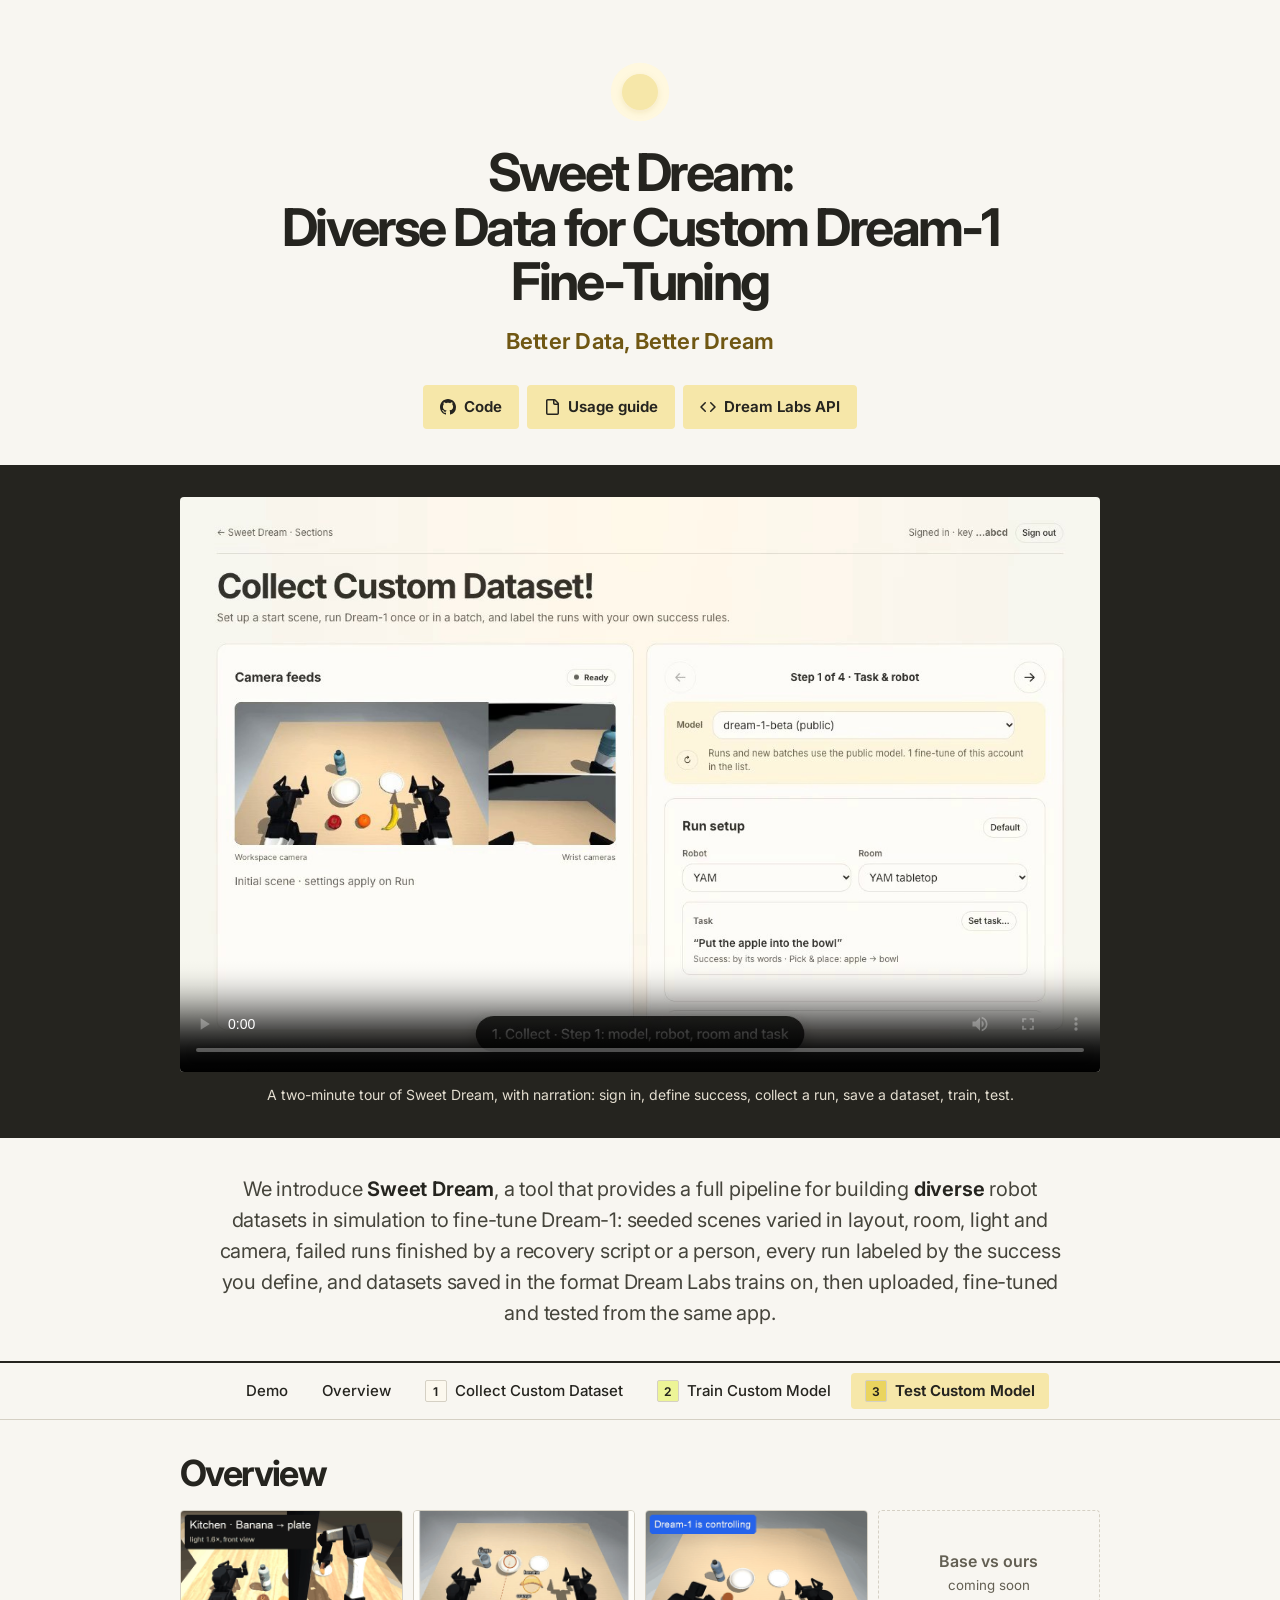
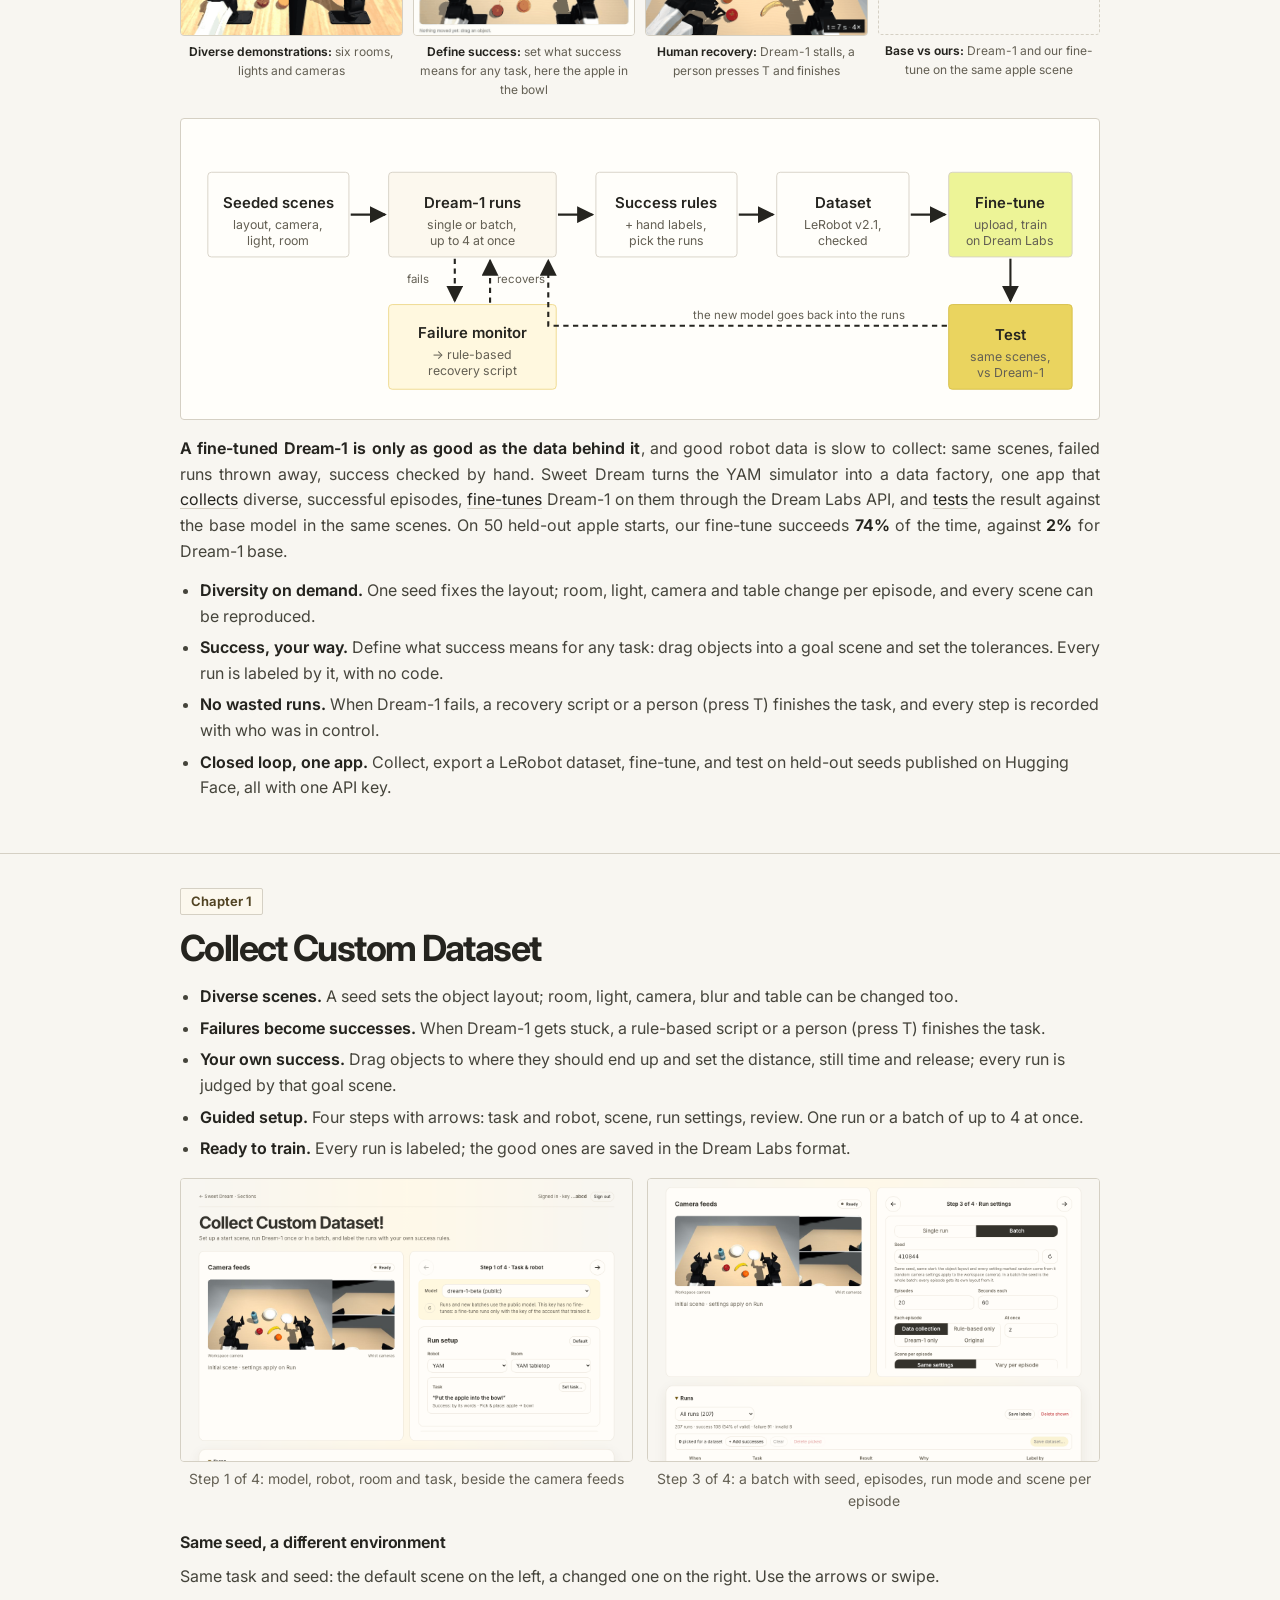
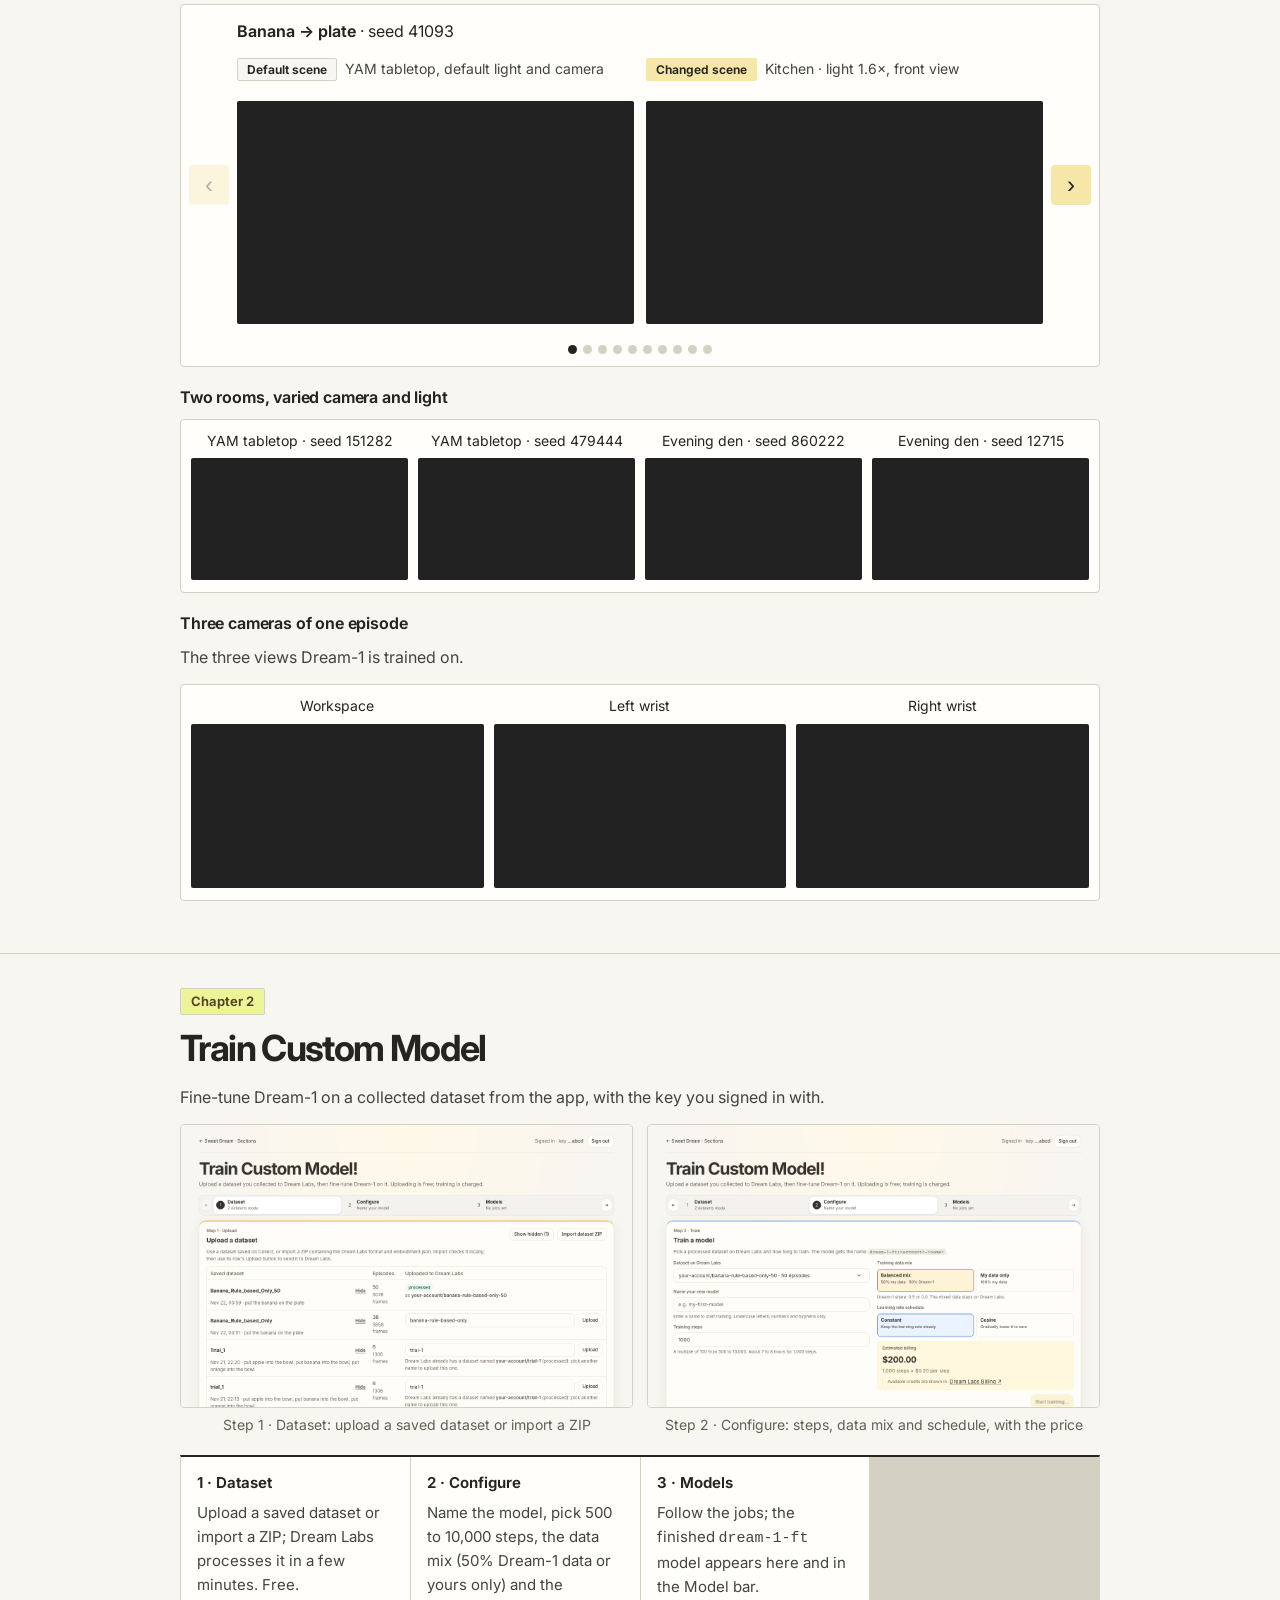
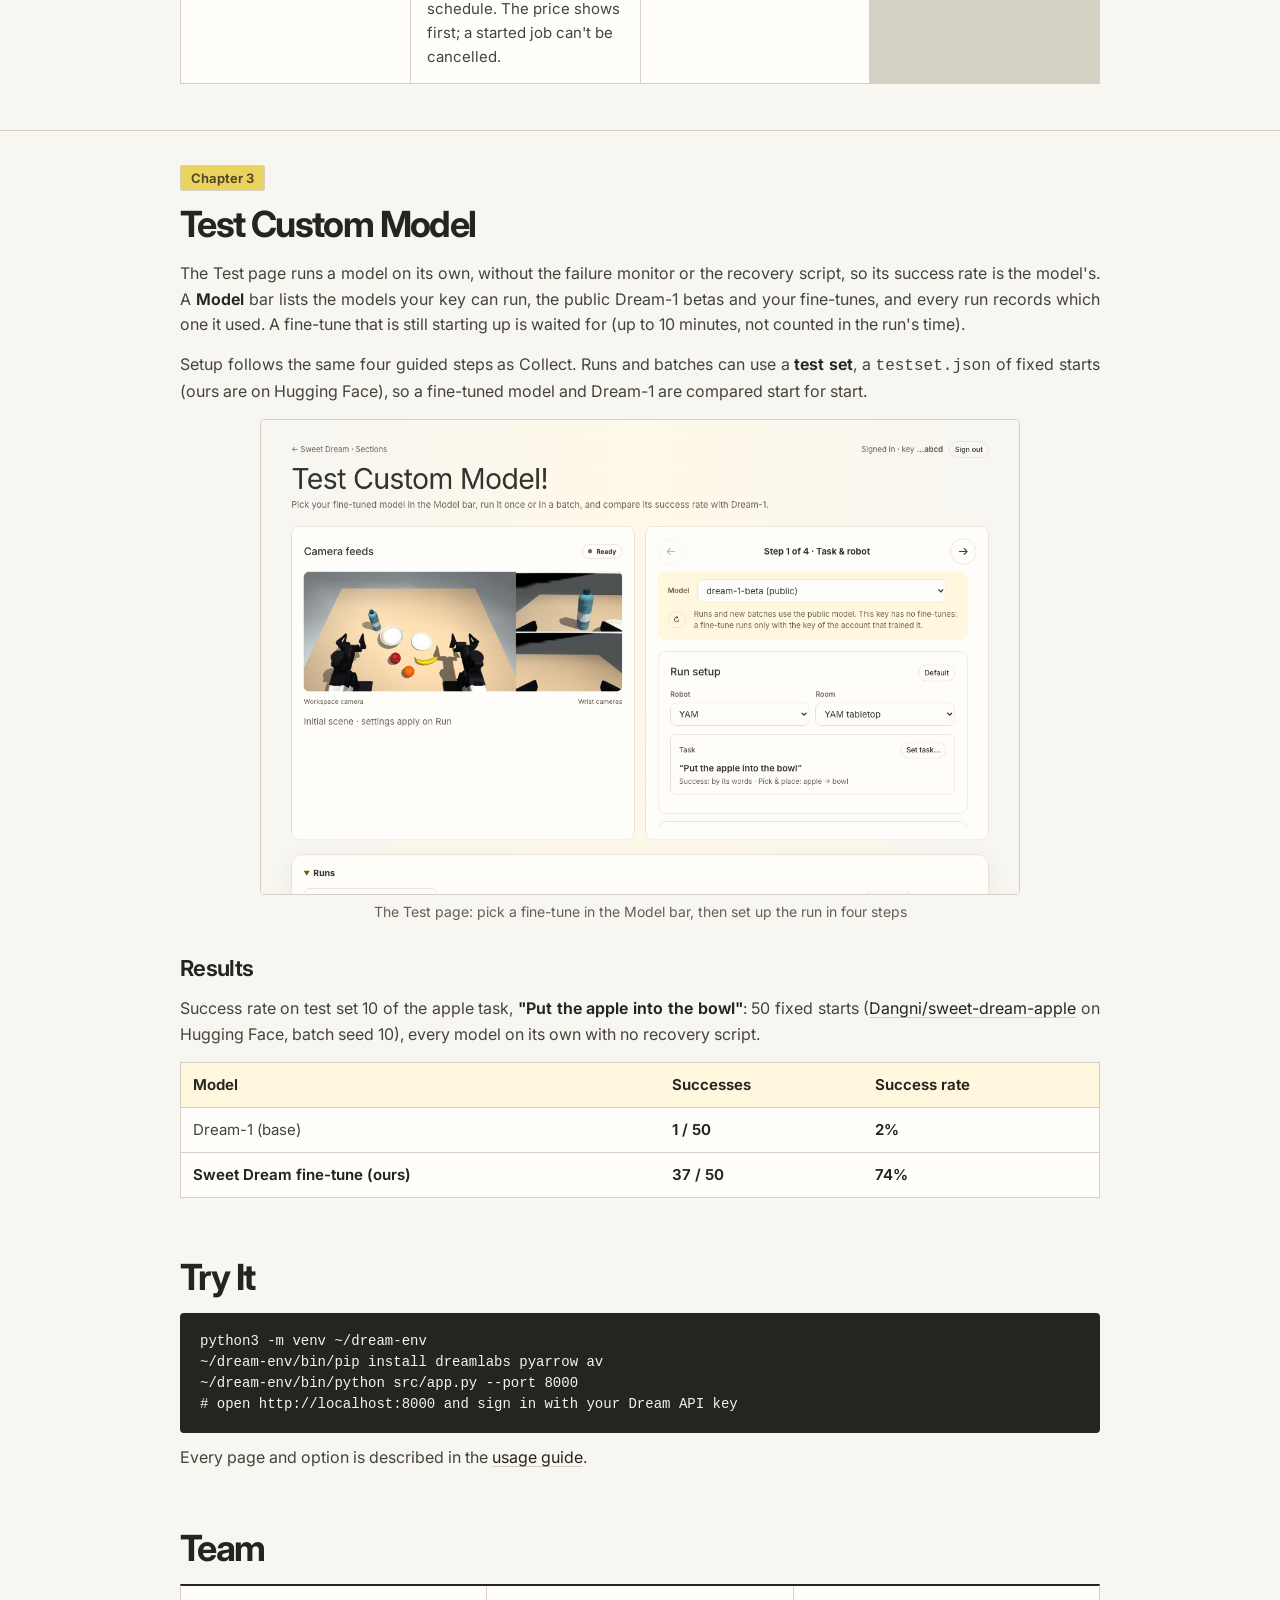
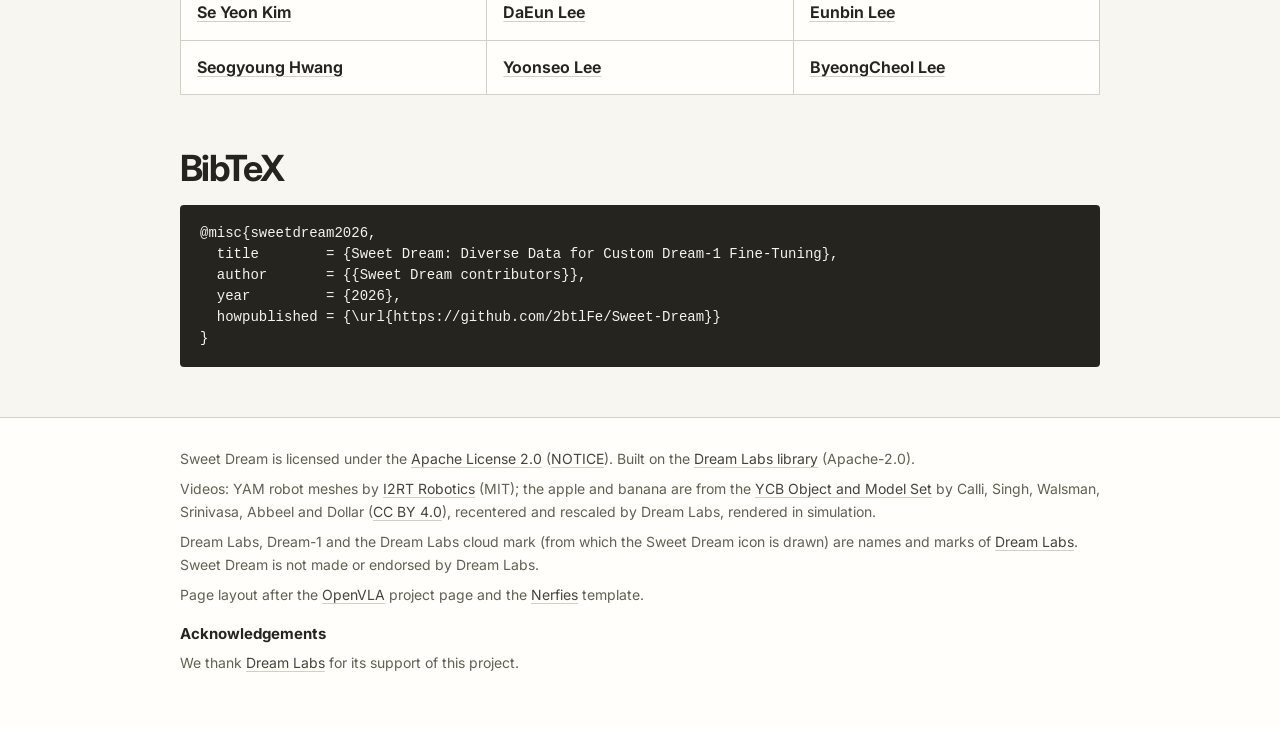
==== commit 716333fd: "Merge remote-tracking branch 'origin/v2.0' into DE-v3 # Conflicts: #	README.md #	docs/assets/screens" ====
--- a/docs/index.html
+++ b/docs/index.html
@@ -409,7 +409,7 @@
     <h2 class="title">Try It</h2>
 <pre><code>python3 -m venv ~/dream-env
 ~/dream-env/bin/pip install dreamlabs pyarrow av
-~/dream-env/bin/python app.py --port 8000
+~/dream-env/bin/python src/app.py --port 8000
 # open http://localhost:8000 and sign in with your Dream API key</code></pre>
     <p style="margin-top: 12px">Every page and option is described in the <a href="https://github.com/2btlFe/Sweet-Dream/blob/v3.0/docs/USAGE.md">usage guide</a>.</p>
   </div>
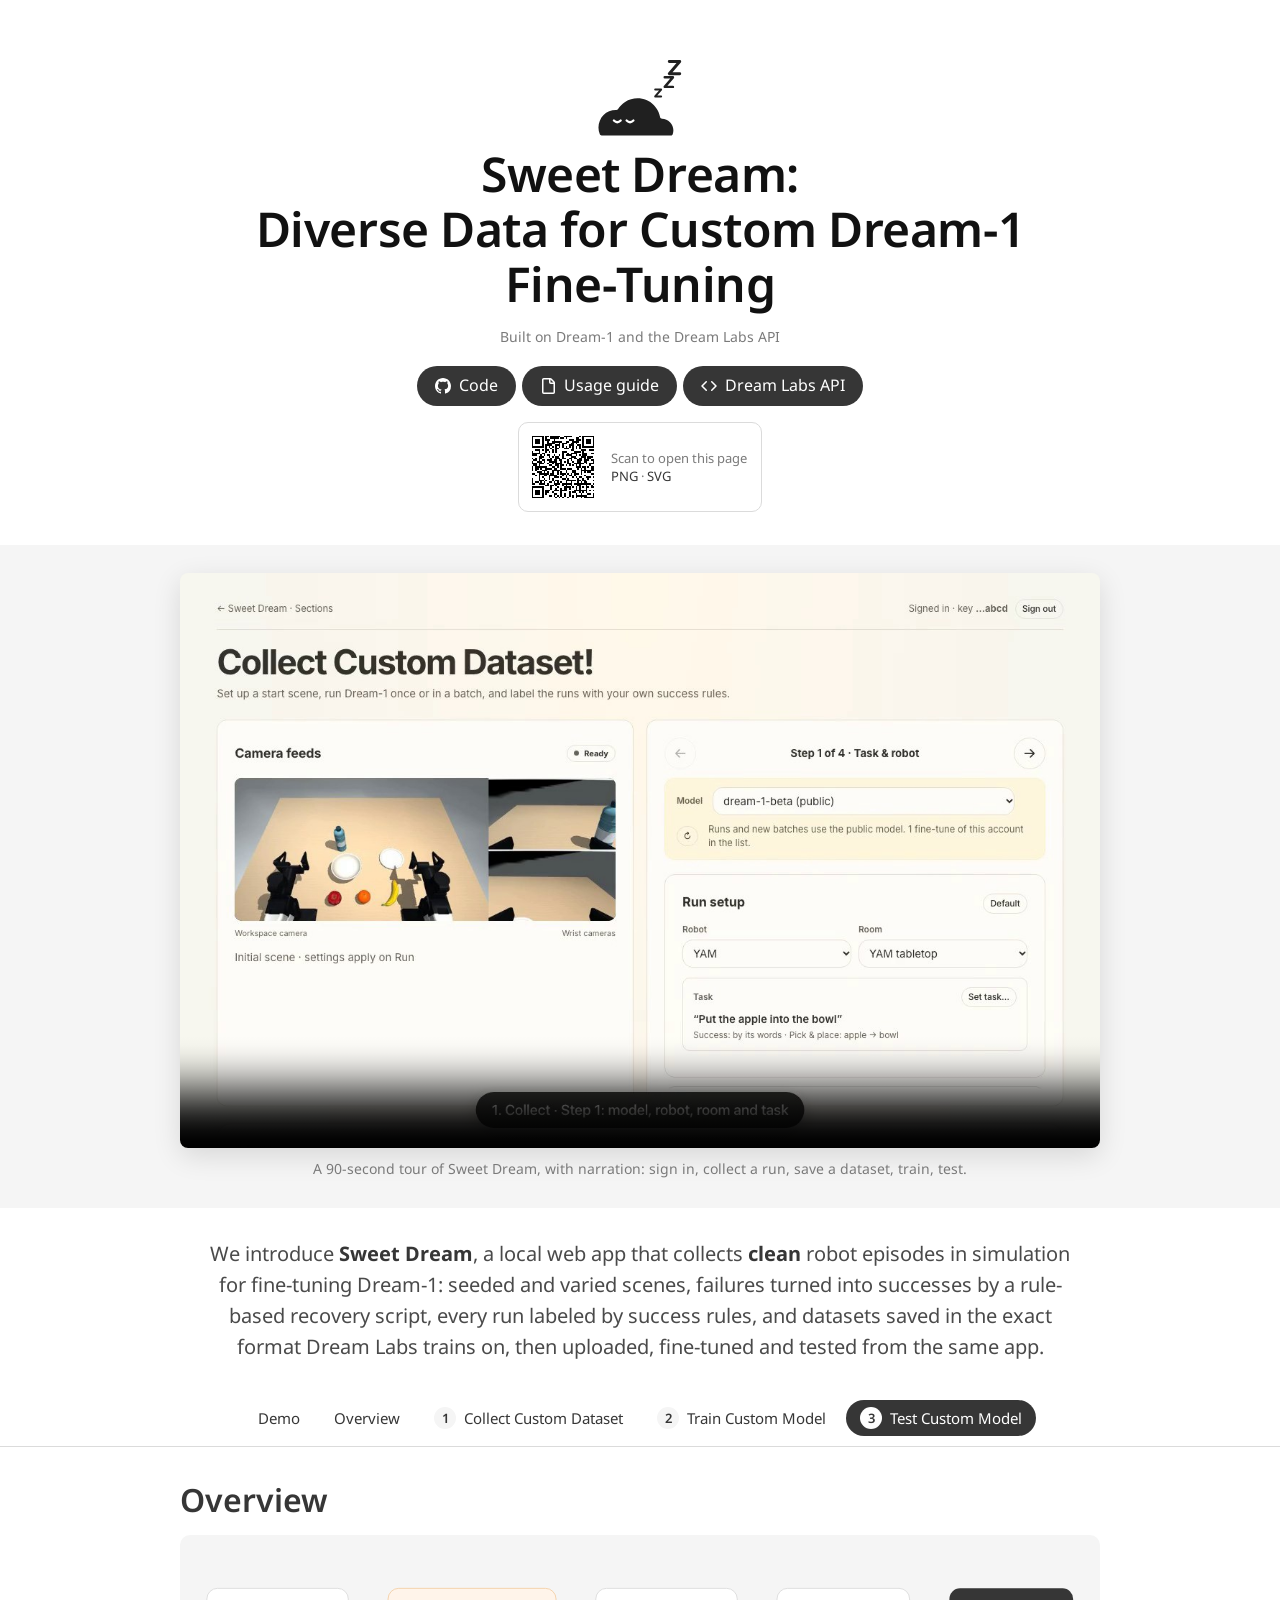
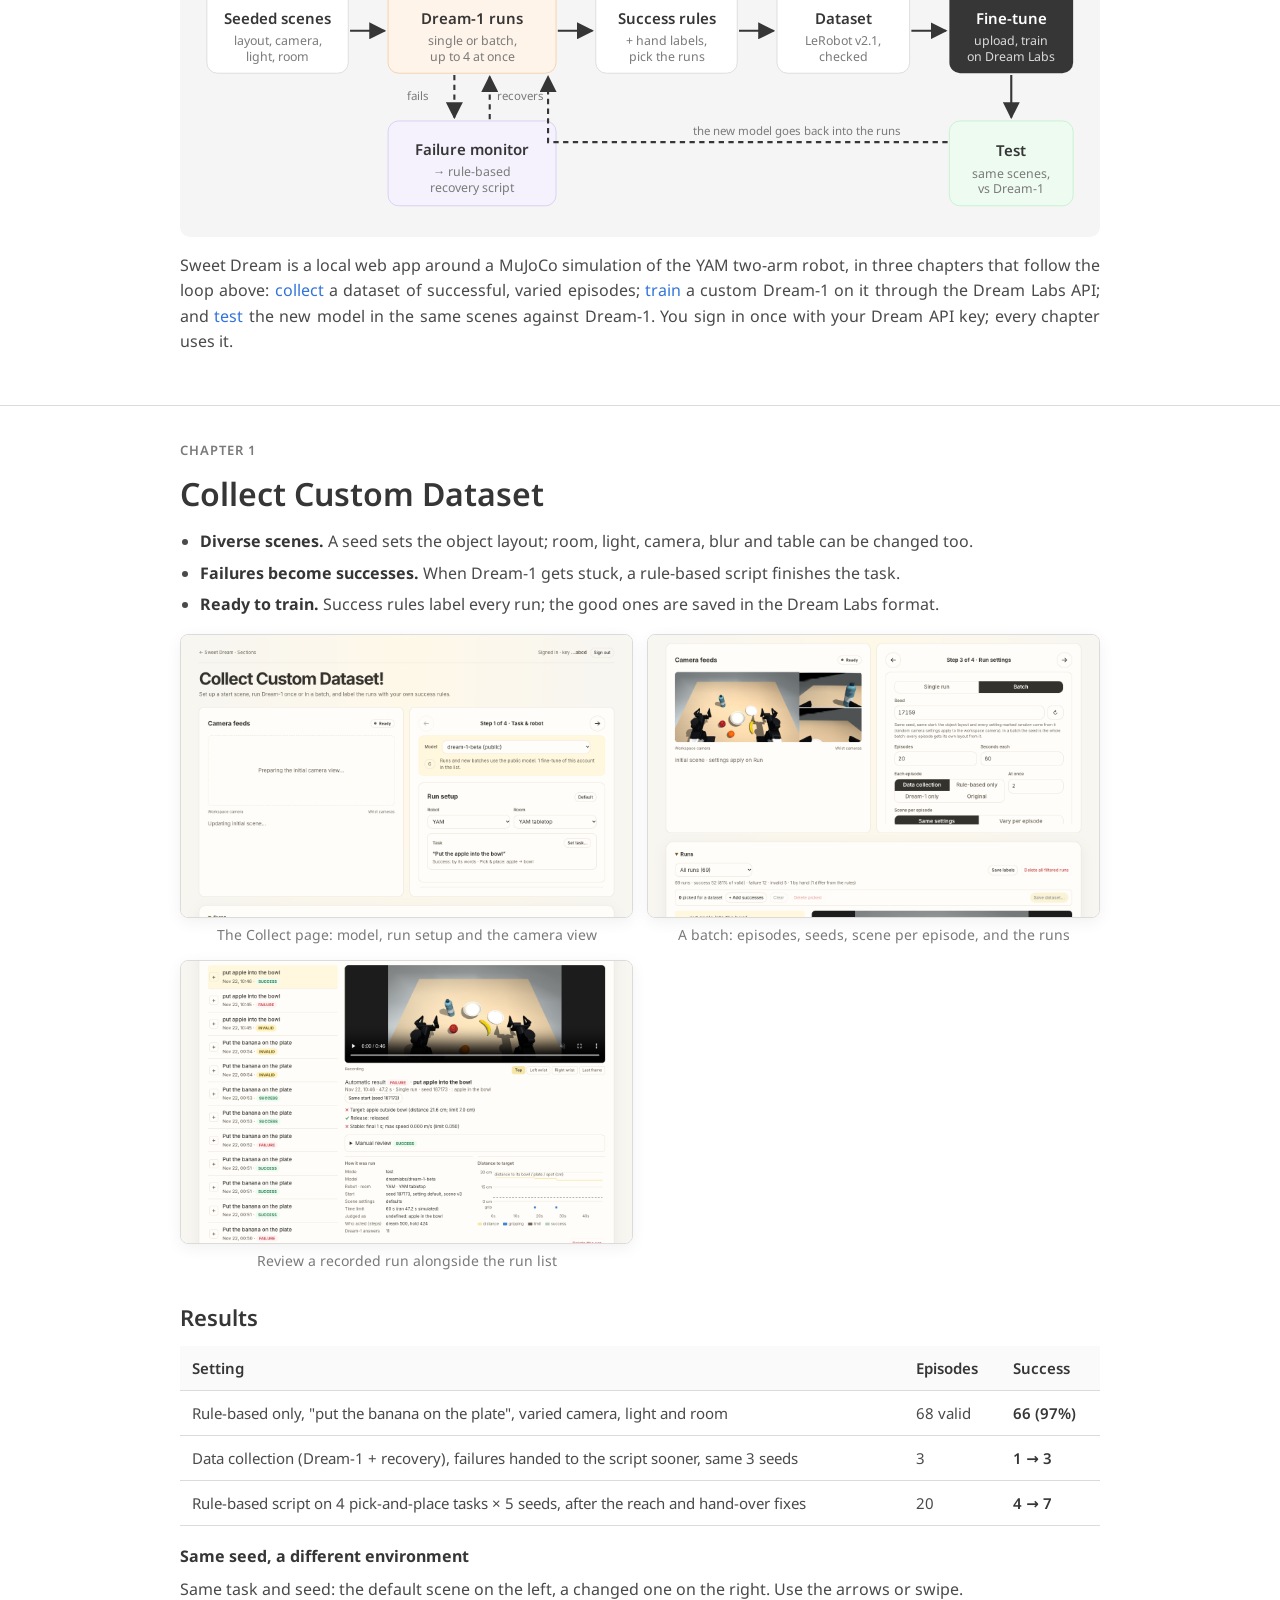
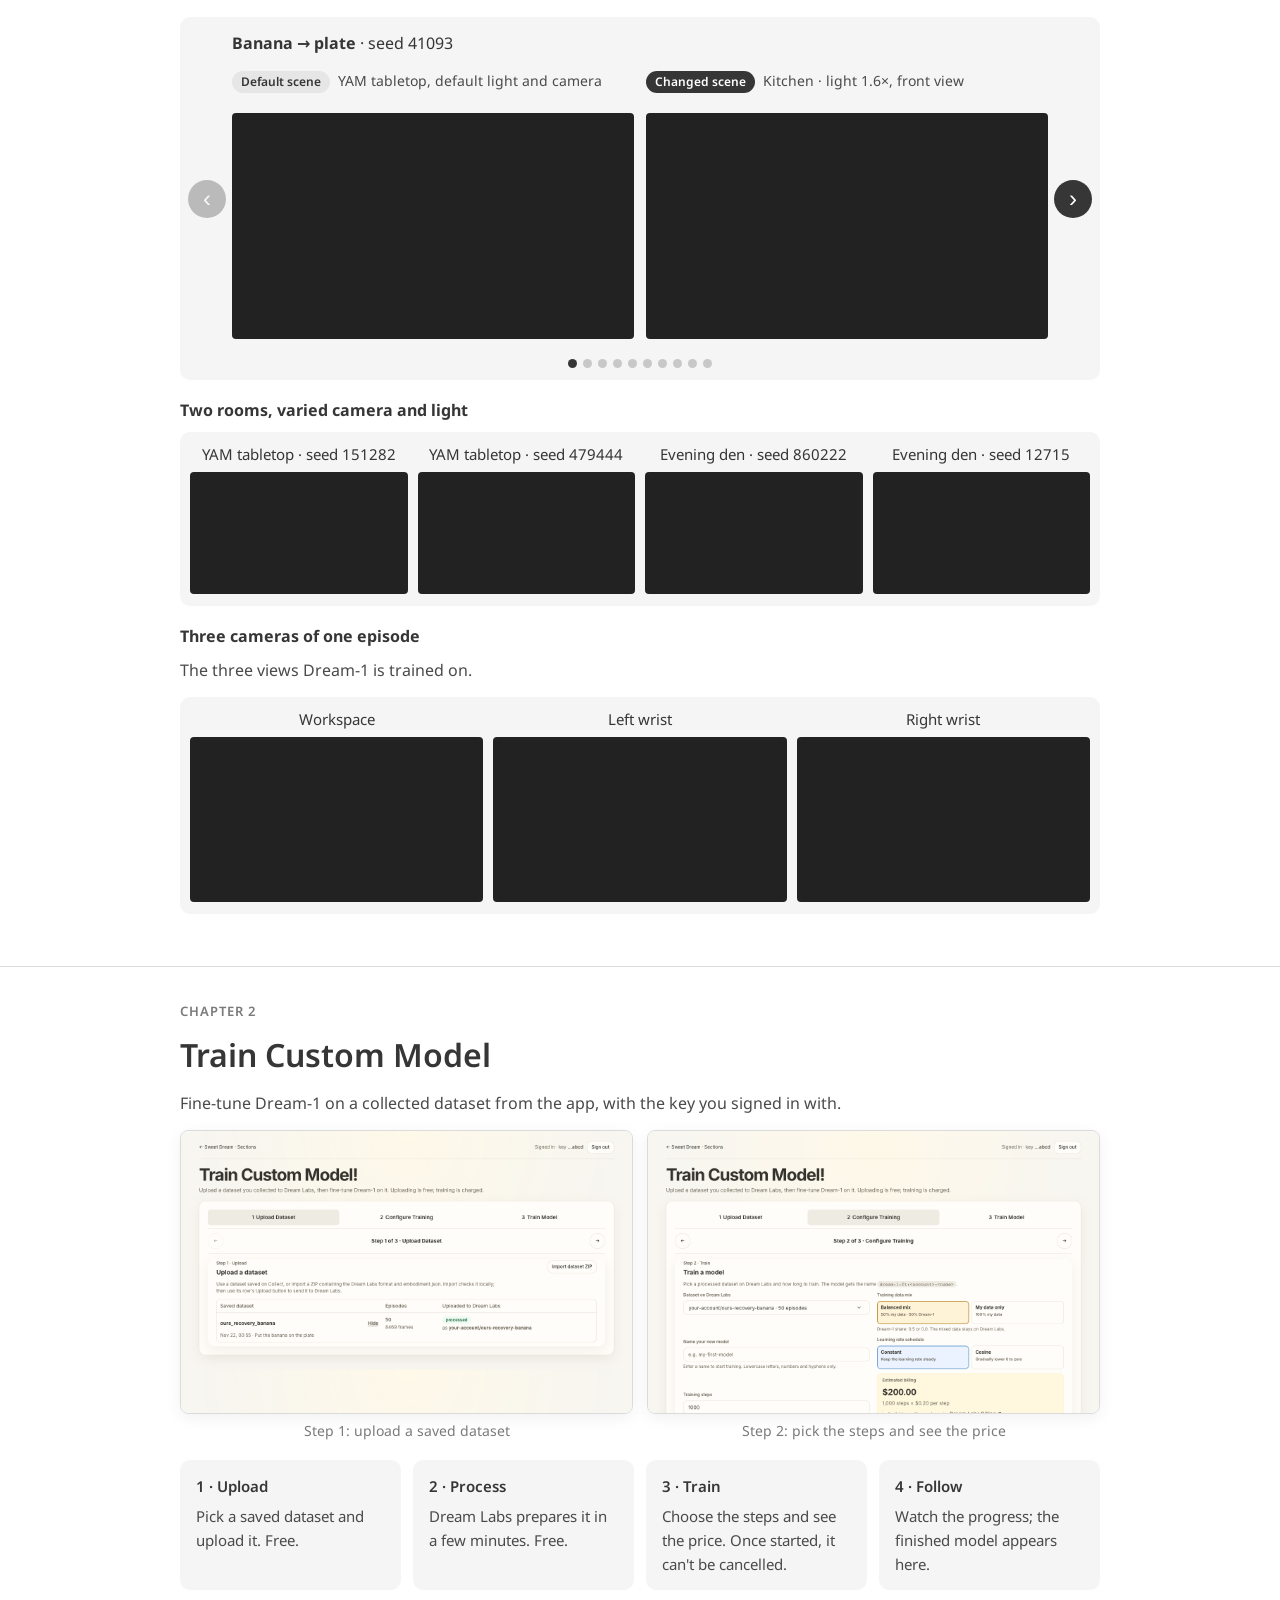
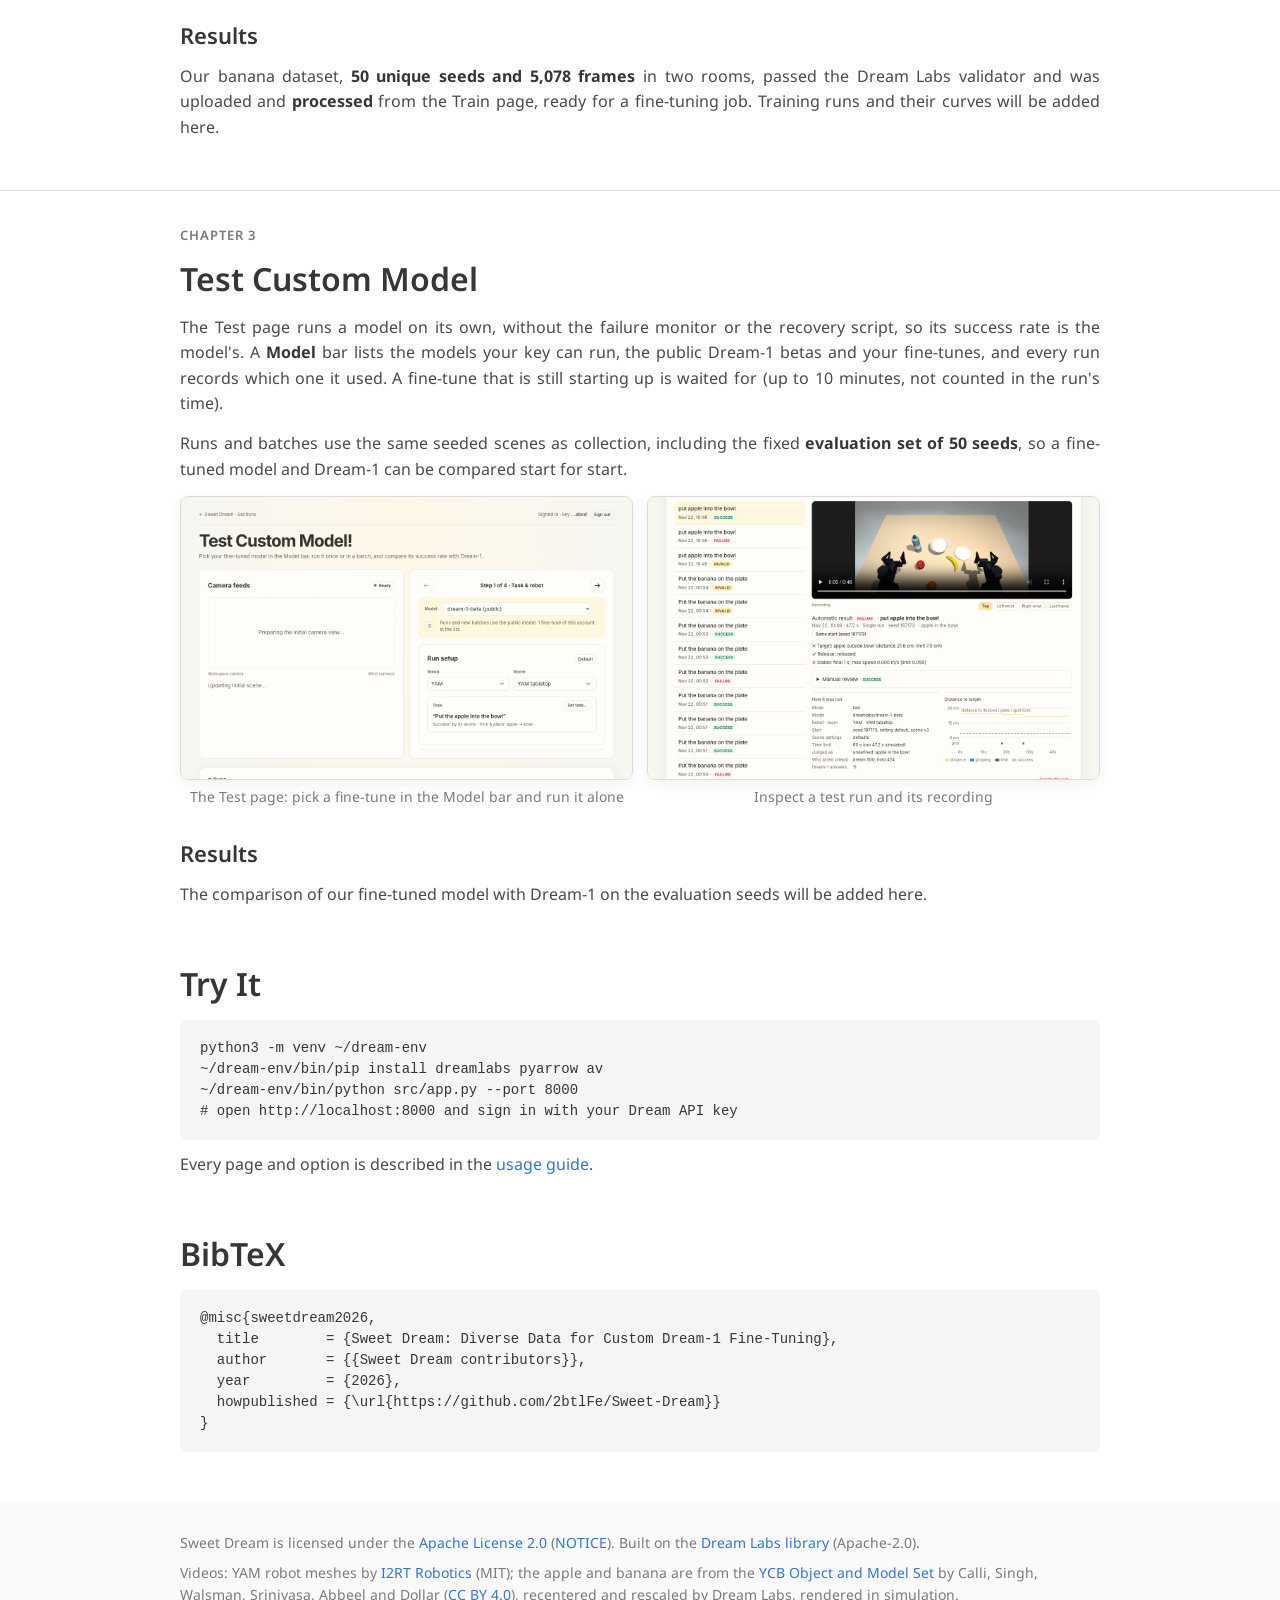
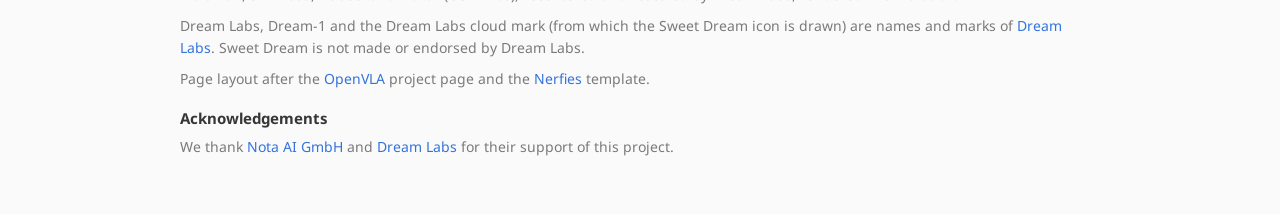
==== commit 59654045: "Refresh workflow screenshots, project documentation and UI styling" ====
--- a/docs/index.html
+++ b/docs/index.html
@@ -4,158 +4,146 @@
 <meta charset="utf-8">
 <meta name="viewport" content="width=device-width, initial-scale=1">
 <title>Sweet Dream: Diverse Data for Custom Dream-1 Fine-Tuning</title>
-<meta name="description" content="Sweet Dream: a pipeline for building diverse robot datasets in simulation, fine-tuning Dream-1 on them, and testing the result.">
+<meta name="description" content="Sweet Dream: collect clean robot data in simulation, fine-tune Dream-1 on it, and test the result.">
 <link rel="icon" type="image/svg+xml" href="assets/icon.svg">
 <link rel="preconnect" href="https://fonts.googleapis.com">
 <link rel="preconnect" href="https://fonts.gstatic.com" crossorigin>
-<link rel="stylesheet" href="https://fonts.googleapis.com/css2?family=Inter:wght@400;500;600;700&display=swap">
-<!-- Layout after the OpenVLA project page (openvla.github.io), itself from the Nerfies template; palette, type and logo
-     from the Sweet Dream app (static/theme.css). -->
+<link rel="stylesheet" href="https://fonts.googleapis.com/css2?family=Noto+Sans:wght@400;500;600;700&display=swap">
+<!-- Layout after the OpenVLA project page (openvla.github.io), itself from the Nerfies template; styles written here. -->
 <style>
-  :root { --paper: #f8f6f1; --white: #fffefa; --ink: #25241f; --ink-2: #45443b; --ink-3: #635f53; --rule: #d5d0c4;
-          --sun: #f6e7a9; --sun-hover: #eed889; --sun-wash: #fff8df; --ochre: #705713; --radius: 4px;
-          --step-1: #fcf8ee; --step-2: #edf497; --step-3: #ead45f; }
+  :root { --text: #4a4a4a; --strong: #363636; --link: #3273dc; --band: #f5f5f5; --line: #dbdbdb; --honey: #e8a200; }
   * { box-sizing: border-box; }
-  body { margin: 0; background: var(--paper); color: var(--ink-2); font: 16px/1.6 Inter, system-ui, -apple-system, "Segoe UI", sans-serif;
-         -webkit-font-smoothing: antialiased; }
-  a { color: var(--ink); text-decoration: underline; text-decoration-color: var(--rule); text-underline-offset: 3px; }
-  a:hover { text-decoration-color: var(--ink); }
-  :focus-visible { outline: 2px solid var(--ochre); outline-offset: 3px; }
+  body { margin: 0; background: #fff; color: var(--text); font: 16px/1.6 "Google Sans", "Noto Sans", system-ui, sans-serif; }
+  a { color: var(--link); text-decoration: none; } a:hover { text-decoration: underline; }
   .container { max-width: 960px; margin: 0 auto; padding: 0 20px; }
-  .hero { padding: 56px 0 36px; text-align: center; }
-  .logo { display: block; width: 72px; height: 72px; margin: 0 auto 18px; }
-  .publication-title { color: var(--ink); font-size: clamp(32px, 5.4vw, 52px); font-weight: 700; line-height: 1.05; margin: 0; letter-spacing: -.05em; }
-  .tagline { margin: 14px 0 0; color: var(--ochre); font-size: clamp(18px, 2.4vw, 22px); font-weight: 650; letter-spacing: .01em; }
-  .link-blocks { display: flex; gap: 8px; justify-content: center; flex-wrap: wrap; margin-top: 26px; }
-  .button { display: inline-flex; align-items: center; gap: 8px; min-height: 44px; padding: 8px 16px; border: 1px solid transparent;
-            border-radius: var(--radius); background: var(--sun); color: var(--ink); font-size: 15px; font-weight: 650; text-decoration: none; }
-  .button:hover { background: var(--sun-hover); }
+  .hero { padding: 56px 0 32px; text-align: center; }
+  .logo { width: 84px; height: 84px; display: block; margin: 0 auto 6px; }
+  .publication-title { color: #111; font-size: clamp(32px, 5.4vw, 48px); font-weight: 600; line-height: 1.15; margin: 0; letter-spacing: -.01em; }
+  .publication-authors { font-size: 20px; margin: 18px 0 0; }
+  .publication-authors .author { white-space: nowrap; }
+  .note { font-size: 14px; color: #7a7a7a; margin: 4px 0 0; }
+  .link-blocks { display: flex; gap: 6px; justify-content: center; flex-wrap: wrap; margin-top: 18px; }
+  .button { display: inline-flex; align-items: center; gap: 8px; height: 40px; padding: 0 18px; border-radius: 999px; background: #363636; color: #fff; font-size: 16px; }
+  .button:hover { background: #2f2f2f; text-decoration: none; }
   .button svg { width: 16px; height: 16px; fill: currentColor; }
-  .teaser { background: var(--ink); padding: 32px 0; }
-  video.demo { width: 100%; aspect-ratio: 1280 / 800; border-radius: var(--radius); background: #111; }
-  .demo-note { text-align: center; font-size: 14px; color: #e4ded0; margin: 12px 0 0; }
-  .tldr { text-align: center; font-size: 20px; font-weight: 400; line-height: 1.55; color: var(--ink-2); max-width: 900px; margin: 0 auto;
-          padding: 36px 20px 10px; letter-spacing: -.01em; }
-  .tldr b { color: var(--ink); font-weight: 650; }
+  .qr { display: inline-flex; align-items: center; gap: 10px; margin: 16px 0 0; padding: 6px 14px 6px 6px; border: 1px solid var(--line); border-radius: 10px; background: #fff; }
+  .qr img { width: 76px; height: 76px; display: block; image-rendering: pixelated; }
+  .qr figcaption { font-size: 13px; line-height: 1.4; color: #7a7a7a; text-align: left; }
+  .qr figcaption a { color: var(--strong); }
+  .teaser { background: var(--band); padding: 28px 0; }
+  .teaser-grid { display: grid; grid-template-columns: repeat(3, minmax(0, 1fr)); gap: 0; border-radius: 6px; overflow: hidden; }
+  .teaser-grid video { border-radius: 0; }
+  video.demo { width: 100%; aspect-ratio: 1280 / 800; border-radius: 8px; background: #111; box-shadow: 0 8px 28px rgba(0,0,0,.12); }
+  .demo-note { text-align: center; font-size: 14px; color: #7a7a7a; margin: 10px 0 0; }
+  .tldr { text-align: center; font-size: 20px; font-weight: 400; line-height: 1.55; color: var(--text); max-width: 900px; margin: 0 auto; padding: 30px 20px 10px; }
+  .tldr b { color: var(--strong); }
   section.section { padding: 34px 0 10px; }
-  h2.title { color: var(--ink); font-size: clamp(28px, 4vw, 36px); font-weight: 700; margin: 0 0 16px; line-height: 1.1; letter-spacing: -.045em; }
-  h3.title { color: var(--ink); font-size: 22px; font-weight: 650; margin: 28px 0 10px; letter-spacing: -.03em; }
-  h4.title { color: var(--ink); font-size: 16px; font-weight: 650; margin: 18px 0 8px; letter-spacing: -.01em; }
+  h2.title { color: var(--strong); font-size: 32px; font-weight: 600; margin: 0 0 16px; line-height: 1.2; }
+  h3.title { color: var(--strong); font-size: 22px; font-weight: 600; margin: 28px 0 10px; }
+  h4.title { color: var(--strong); font-size: 16px; font-weight: 700; margin: 18px 0 8px; }
   .content p { margin: 0 0 14px; text-align: justify; }
-  .content b { color: var(--ink); font-weight: 650; }
-  video { width: 100%; aspect-ratio: 16 / 9; object-fit: cover; display: block; background: #222; border-radius: 2px; }
-  .figure { background: var(--white); border: 1px solid var(--rule); border-radius: var(--radius); padding: 18px; margin: 6px 0 16px; }
+  .content b { color: var(--strong); }
+  video { width: 100%; aspect-ratio: 16 / 9; object-fit: cover; display: block; background: #222; border-radius: 4px; }
+  .figure { background: var(--band); border-radius: 10px; padding: 18px; margin: 6px 0 16px; }
   .figure svg { width: 100%; height: auto; display: block; }
-  .rollouts { background: var(--white); border: 1px solid var(--rule); border-radius: var(--radius); padding: 10px 10px 12px; margin: 8px 0 16px; display: grid; gap: 10px; }
+  .rollouts { background: var(--band); border-radius: 10px; padding: 10px 10px 12px; margin: 8px 0 16px; display: grid; gap: 10px; }
   .rollouts.cols-3 { grid-template-columns: repeat(3, minmax(0, 1fr)); }
   .rollouts.cols-4 { grid-template-columns: repeat(4, minmax(0, 1fr)); }
+  .rollouts.cols-5 { grid-template-columns: repeat(5, minmax(0, 1fr)); gap: 8px; }
+  .gallery figure { display: flex; flex-direction: column; justify-content: flex-end; }
+  .gallery figcaption { font-size: 13px; line-height: 1.3; }
+  .gallery figcaption span { display: block; font-size: 12px; color: #7a7a7a; }
   .rollouts figure { margin: 0; text-align: center; }
-  .rollouts figcaption { font-size: 14px; margin-bottom: 6px; color: var(--ink); }
-  @media (max-width: 760px) { .rollouts.cols-3, .rollouts.cols-4 { grid-template-columns: minmax(0, 1fr) minmax(0, 1fr); } }
-  table.results { width: 100%; border-collapse: collapse; margin: 8px 0 16px; font-size: 15px; background: var(--white); border: 1px solid var(--rule); }
-  table.results th, table.results td { border-bottom: 1px solid var(--rule); padding: 10px 12px; text-align: left; vertical-align: top; }
-  table.results th { color: var(--ink); font-weight: 650; background: var(--sun-wash); }
-  table.results td.num { white-space: nowrap; color: var(--ink); font-weight: 650; }
-  pre { background: var(--ink); padding: 18px 20px; border-radius: var(--radius); overflow-x: auto; font-size: 14px; line-height: 1.5; color: #f5f3ee; margin: 0; }
+  .rollouts figcaption { font-size: 15px; margin-bottom: 6px; color: var(--strong); }
+  @media (max-width: 760px) { .teaser-grid, .rollouts.cols-3, .rollouts.cols-4, .rollouts.cols-5 { grid-template-columns: minmax(0, 1fr) minmax(0, 1fr); } }
+  table.results { width: 100%; border-collapse: collapse; margin: 8px 0 16px; font-size: 15px; }
+  table.results th, table.results td { border-bottom: 1px solid var(--line); padding: 10px 12px; text-align: left; vertical-align: top; }
+  table.results th { color: var(--strong); font-weight: 600; background: #fafafa; }
+  table.results td.num { white-space: nowrap; color: var(--strong); font-weight: 600; }
+  pre { background: var(--band); padding: 18px 20px; border-radius: 6px; overflow-x: auto; font-size: 14px; line-height: 1.5; color: var(--strong); margin: 0; }
   code { font-family: ui-monospace, "SF Mono", Menlo, Consolas, monospace; }
-  .chapters { position: sticky; top: 0; z-index: 10; background: rgb(248 246 241 / 94%); backdrop-filter: blur(6px);
-              border-top: 2px solid var(--ink); border-bottom: 1px solid var(--rule); margin-top: 22px; }
+  .chapters { position: sticky; top: 0; z-index: 10; background: rgba(255, 255, 255, .94); backdrop-filter: blur(6px);
+              border-bottom: 1px solid var(--line); margin-top: 18px; }
   .chapters .container { display: flex; gap: 6px; flex-wrap: wrap; justify-content: center; padding-top: 10px; padding-bottom: 10px; }
-  .chapters a { display: inline-flex; align-items: center; gap: 8px; padding: 6px 14px; border-radius: var(--radius); color: var(--ink);
-                font-size: 15px; font-weight: 500; text-decoration: none; }
-  .chapters a:hover { background: var(--sun-wash); }
-  .chapters a.on { background: var(--sun); font-weight: 650; }
-  .chapters .n { display: inline-grid; place-items: center; width: 22px; height: 22px; border: 1px solid var(--rule); border-radius: 2px;
-                 color: var(--ink); font-size: 12px; font-weight: 650; }
-  .chapters a[href="#collect"] .n { background: var(--step-1); }
-  .chapters a[href="#train"] .n { background: var(--step-2); }
-  .chapters a[href="#test"] .n { background: var(--step-3); }
+  .chapters a { display: inline-flex; align-items: center; gap: 8px; padding: 6px 14px; border-radius: 999px; color: var(--strong); font-size: 15px; }
+  .chapters a:hover { background: var(--band); text-decoration: none; }
+  .chapters a.on { background: #363636; color: #fff; }
+  .chapters .n { display: inline-grid; place-items: center; width: 22px; height: 22px; border-radius: 50%; background: var(--band); color: var(--strong); font-size: 13px; font-weight: 600; }
+  .chapters a.on .n { background: #fff; color: #363636; }
   section[id] { scroll-margin-top: 64px; }
-  .chapter { border-top: 1px solid var(--rule); margin-top: 26px; }
-  .chapter-no { display: inline-block; font-size: 13px; font-weight: 650; color: #514323; margin: 0 0 10px; padding: 2px 10px;
-                border: 1px solid var(--rule); border-radius: 2px; }
-  #collect .chapter-no { background: var(--step-1); }
-  #train .chapter-no { background: var(--step-2); }
-  #test .chapter-no { background: var(--step-3); }
+  .chapter { border-top: 1px solid var(--line); margin-top: 26px; }
+  .chapter-no { text-transform: uppercase; letter-spacing: .08em; font-size: 13px; font-weight: 600; color: #7a7a7a; margin: 0 0 4px; }
   .screens { display: grid; grid-template-columns: repeat(2, minmax(0, 1fr)); gap: 14px; margin: 10px 0 18px; }
-  .screens.four { grid-template-columns: repeat(4, minmax(0, 1fr)); gap: 10px; }
-  .screens.four figcaption { font-size: 12px; }
-  .gif-soon { aspect-ratio: 16 / 9; display: grid; place-content: center; text-align: center; border: 1.5px dashed #d5d0c4; border-radius: 4px; color: #635f53; font-weight: 600; }
-  .gif-soon small { font-weight: 400; }
-  @media (max-width: 760px) { .screens.four { grid-template-columns: repeat(2, minmax(0, 1fr)); } }
   .screens.one { grid-template-columns: minmax(0, 1fr); max-width: 760px; margin-left: auto; margin-right: auto; }
   @media (max-width: 760px) { .screens { grid-template-columns: minmax(0, 1fr); } }
   .screen { margin: 0; }
-  .screen img { width: 100%; display: block; border: 1px solid var(--rule); border-radius: var(--radius); }
-  .screen figcaption { font-size: 14px; color: var(--ink-3); margin-top: 6px; text-align: center; }
-  .pairs { position: relative; background: var(--white); border: 1px solid var(--rule); border-radius: var(--radius); padding: 14px 56px 12px; margin: 8px 0 18px; }
+  .screen img { width: 100%; display: block; border: 1px solid var(--line); border-radius: 8px; box-shadow: 0 4px 16px rgba(0,0,0,.06); }
+  .screen figcaption { font-size: 14px; color: #7a7a7a; margin-top: 6px; text-align: center; }
+  .pairs { position: relative; background: var(--band); border-radius: 10px; padding: 14px 52px 12px; margin: 8px 0 18px; }
   .pair-track { display: flex; overflow-x: auto; scroll-snap-type: x mandatory; scroll-behavior: smooth; scrollbar-width: none; }
   .pair-track::-webkit-scrollbar { display: none; }
   .pair-slide { flex: 0 0 100%; scroll-snap-align: start; }
-  .pair-title { text-align: center; margin: 0 0 8px; color: var(--ink); }
+  .pair-title { text-align: center; margin: 0 0 8px; color: var(--strong); }
   .pair-videos { display: grid; grid-template-columns: repeat(2, minmax(0, 1fr)); gap: 12px; }
   .pair-videos figure { margin: 0; }
-  .pair-videos figcaption { font-size: 14px; margin-bottom: 6px; color: var(--ink-2); min-height: 2.6em; }
-  .pair-videos .tag { display: inline-block; margin-right: 8px; padding: 1px 9px; border: 1px solid var(--rule); border-radius: 2px;
-                      background: var(--paper); color: var(--ink); font-size: 12px; font-weight: 650; }
-  .pair-videos .tag.changed { background: var(--sun); border-color: var(--sun); }
-  .pair-nav { position: absolute; top: 50%; transform: translateY(-50%); width: 40px; height: 40px; border: 0; border-radius: var(--radius);
-              background: var(--sun); color: var(--ink); font-size: 24px; line-height: 1; cursor: pointer; }
-  .pair-nav:hover { background: var(--sun-hover); } .pair-nav:disabled { opacity: .35; cursor: default; }
+  .pair-videos figcaption { font-size: 14px; margin-bottom: 6px; color: var(--text); min-height: 2.6em; }
+  .pair-videos .tag { display: inline-block; margin-right: 8px; padding: 1px 9px; border-radius: 999px; background: #e6e6e6; color: var(--strong); font-size: 12px; font-weight: 600; }
+  .pair-videos .tag.changed { background: #363636; color: #fff; }
+  .pair-nav { position: absolute; top: 50%; transform: translateY(-50%); width: 38px; height: 38px; border-radius: 50%; border: 0; background: #363636; color: #fff; font-size: 24px; line-height: 1; cursor: pointer; }
+  .pair-nav:hover { background: #222; } .pair-nav:disabled { opacity: .3; cursor: default; }
   .pair-nav.prev { left: 8px; } .pair-nav.next { right: 8px; }
   .pair-dots { display: flex; gap: 6px; justify-content: center; margin-top: 12px; }
-  .pair-dots button { width: 9px; height: 9px; padding: 0; border-radius: 50%; border: 0; background: var(--rule); cursor: pointer; }
-  .pair-dots button.on { background: var(--ink); }
+  .pair-dots button { width: 9px; height: 9px; padding: 0; border-radius: 50%; border: 0; background: #c8c8c8; cursor: pointer; }
+  .pair-dots button.on { background: #363636; }
   @media (max-width: 760px) { .pairs { padding: 12px 10px; } .pair-nav { display: none; } .pair-videos { grid-template-columns: minmax(0, 1fr); } }
   .points { margin: 4px 0 16px; padding-left: 20px; } .points li { margin: 6px 0; }
-  .steps { display: grid; grid-template-columns: repeat(4, minmax(0, 1fr)); gap: 1px; margin: 6px 0 10px; background: var(--rule);
-           border: 1px solid var(--rule); border-top: 2px solid var(--ink); }
+  .steps { display: grid; grid-template-columns: repeat(4, minmax(0, 1fr)); gap: 12px; margin: 6px 0 10px; }
   @media (max-width: 860px) { .steps { grid-template-columns: minmax(0, 1fr) minmax(0, 1fr); } }
-  .step { background: var(--white); padding: 14px 16px; }
+  .step { background: var(--band); border-radius: 10px; padding: 14px 16px; }
   .step p { margin: 0; font-size: 15px; text-align: left; }
-  .step .step-no { font-weight: 650; color: var(--ink); margin-bottom: 6px; }
-  .team { list-style: none; display: grid; grid-template-columns: repeat(3, minmax(0, 1fr)); gap: 1px; margin: 6px 0 10px;
-          padding: 0; background: var(--rule); border: 1px solid var(--rule); border-top: 2px solid var(--ink); }
-  @media (max-width: 760px) { .team { grid-template-columns: minmax(0, 1fr) minmax(0, 1fr); } }
-  .team li { background: var(--white); padding: 14px 16px; font-weight: 650; }
-  footer { margin-top: 40px; padding: 30px 0 48px; background: var(--white); border-top: 1px solid var(--rule); font-size: 14px; color: var(--ink-3); }
-  footer p { margin: 0 0 8px; } footer h5 { margin: 16px 0 6px; font-size: 15px; color: var(--ink); }
-  footer a { color: var(--ink-2); }
+  .step .step-no { font-weight: 600; color: var(--strong); margin-bottom: 6px; }
+  footer { margin-top: 40px; padding: 30px 0 48px; background: #fafafa; font-size: 14px; color: #7a7a7a; }
+  footer p { margin: 0 0 8px; } footer h5 { margin: 16px 0 6px; font-size: 15px; color: var(--strong); }
 </style>
 </head>
 <body>
 
 <section class="hero">
   <div class="container">
-    <img class="logo" src="assets/logo.svg" alt="" width="72" height="72">
+    <img class="logo" src="assets/icon.svg" alt="Sweet Dream icon: a sleeping cloud">
     <h1 class="publication-title">Sweet Dream:<br>Diverse Data for Custom Dream&#8209;1 Fine&#8209;Tuning</h1>
-    <p class="tagline">Better Data, Better Dream</p>
+    <p class="note" style="margin-top: 14px">Built on Dream-1 and the Dream Labs API</p>
     <div class="link-blocks">
-      <a class="button" href="https://github.com/2btlFe/Sweet-Dream/tree/v3.0">
+      <a class="button" href="https://github.com/2btlFe/Sweet-Dream">
         <svg viewBox="0 0 16 16" aria-hidden="true"><path d="M8 0C3.58 0 0 3.58 0 8c0 3.54 2.29 6.53 5.47 7.59.4.07.55-.17.55-.38 0-.19-.01-.82-.01-1.49-2.01.37-2.53-.49-2.69-.94-.09-.23-.48-.94-.82-1.13-.28-.15-.68-.52-.01-.53.63-.01 1.08.58 1.23.82.72 1.21 1.87.87 2.33.66.07-.52.28-.87.51-1.07-1.78-.2-3.64-.89-3.64-3.95 0-.87.31-1.59.82-2.15-.08-.2-.36-1.02.08-2.12 0 0 .67-.21 2.2.82.64-.18 1.32-.27 2-.27.68 0 1.36.09 2 .27 1.53-1.04 2.2-.82 2.2-.82.44 1.1.16 1.92.08 2.12.51.56.82 1.27.82 2.15 0 3.07-1.87 3.75-3.65 3.95.29.25.54.73.54 1.48 0 1.07-.01 1.93-.01 2.2 0 .21.15.46.55.38A8.013 8.013 0 0016 8c0-4.42-3.58-8-8-8z"/></svg>
         Code</a>
-      <a class="button" href="https://github.com/2btlFe/Sweet-Dream/blob/v3.0/docs/USAGE.md">
+      <a class="button" href="https://github.com/2btlFe/Sweet-Dream/blob/v2.0/docs/USAGE.md">
         <svg viewBox="0 0 16 16" aria-hidden="true"><path d="M2 1.75C2 .78 2.78 0 3.75 0h6.59c.46 0 .9.18 1.23.51l2.92 2.92c.33.33.51.77.51 1.23v9.59A1.75 1.75 0 0113.25 16h-9.5A1.75 1.75 0 012 14.25V1.75zm1.75-.25a.25.25 0 00-.25.25v12.5c0 .14.11.25.25.25h9.5a.25.25 0 00.25-.25V6h-2.75A1.75 1.75 0 019 4.25V1.5H3.75zm6.75.06V4.25c0 .14.11.25.25.25h2.69L10.5 1.56z"/></svg>
         Usage guide</a>
       <a class="button" href="https://platform.dreamlabs.ai/api-documentation/">
         <svg viewBox="0 0 16 16" aria-hidden="true"><path d="M4.72 3.22a.75.75 0 011.06 1.06L2.06 8l3.72 3.72a.75.75 0 11-1.06 1.06L.47 8.53a.75.75 0 010-1.06l4.25-4.25zm6.56 0a.75.75 0 10-1.06 1.06L13.94 8l-3.72 3.72a.75.75 0 101.06 1.06l4.25-4.25a.75.75 0 000-1.06l-4.25-4.25z"/></svg>
         Dream Labs API</a>
     </div>
+    <figure class="qr">
+      <a href="assets/qr-project-page.png" download="sweet-dream-qr.png"><img src="assets/qr-project-page.svg" alt="QR code for https://2btlfe.github.io/Sweet-Dream/"></a>
+      <figcaption>Scan to open this page<br><a href="assets/qr-project-page.png" download="sweet-dream-qr.png">PNG</a> ·
+        <a href="assets/qr-project-page.svg" download="sweet-dream-qr.svg">SVG</a></figcaption>
+    </figure>
   </div>
 </section>
 
 <section class="teaser" id="demo">
   <div class="container">
     <video class="demo" src="assets/videos/demo.mp4" poster="assets/videos/demo-poster.jpg" controls playsinline preload="metadata"></video>
-    <p class="demo-note">A two-minute tour of Sweet Dream, with narration: sign in, define success, collect a run, save a dataset, train, test.</p>
+    <p class="demo-note">A 90-second tour of Sweet Dream, with narration: sign in, collect a run, save a dataset, train, test.</p>
   </div>
 </section>
 
 <section>
-  <h2 class="tldr">We introduce <b>Sweet Dream</b>, a tool that provides a full pipeline for building <b>diverse</b> robot
-    datasets in simulation to fine-tune Dream-1: seeded scenes varied in layout, room, light and camera, failed runs
-    finished by a recovery script or a person, every run labeled by the success you define, and datasets saved in the format
-    Dream Labs trains on, then uploaded, fine-tuned and tested from the same app.</h2>
+  <h2 class="tldr">We introduce <b>Sweet Dream</b>, a local web app that collects <b>clean</b> robot episodes in simulation for
+    fine-tuning Dream-1: seeded and varied scenes, failures turned into successes by a rule-based recovery script,
+    every run labeled by success rules, and datasets saved in the exact format Dream Labs trains on, then uploaded,
+    fine-tuned and tested from the same app.</h2>
 </section>
 
 <nav class="chapters" aria-label="Chapters">
@@ -171,58 +159,40 @@
 <section class="section" id="overview">
   <div class="container content">
     <h2 class="title">Overview</h2>
-    <div class="screens four">
-      <figure class="screen"><img src="assets/gifs/diverse-scenes.gif" alt="One view cutting through six collected runs: Kitchen, Sunny apartment, Cottage, Walnut study, Evening den and YAM tabletop, each with its own light and camera" loading="lazy"><figcaption><b>Diverse demonstrations:</b> six rooms, lights and cameras</figcaption></figure>
-      <figure class="screen"><img src="assets/gifs/define-success.gif" alt="The Task dialog: the apple is dragged into the bowl in the goal scene, then distance, still time and release are set" loading="lazy"><figcaption><b>Define success:</b> set what success means for any task, here the apple in the bowl</figcaption></figure>
-      <figure class="screen"><img src="assets/gifs/human-takeover.gif" alt="Dream-1 reaches toward the apple and stalls; a human takes over with T, picks up the apple and puts it into the bowl" loading="lazy"><figcaption><b>Human recovery:</b> Dream-1 stalls, a person presses T and finishes</figcaption></figure>
-      <figure class="screen"><div class="gif-soon" role="img" aria-label="Apple task: Dream-1 base and our fine-tune side by side, coming soon">Base vs ours<br><small>coming soon</small></div><figcaption><b>Base vs ours:</b> Dream-1 and our fine-tune on the same apple scene</figcaption></figure>
-    </div>
     <div class="figure">
       <svg viewBox="0 0 1000 300" role="img" aria-labelledby="pipeTitle">
         <title id="pipeTitle">Pipeline: seeded scenes, Dream-1 runs with failure monitor and recovery, success rules, dataset, fine-tune, test</title>
-        <defs><marker id="arrow" viewBox="0 0 10 10" refX="9" refY="5" markerWidth="8" markerHeight="8" orient="auto-start-reverse"><path d="M0 0L10 5L0 10z" fill="#25241f"/></marker></defs>
-        <g font-family="Inter, sans-serif" font-size="17" fill="#25241f" text-anchor="middle">
-          <rect x="10" y="40" width="160" height="96" rx="4" fill="#fffefa" stroke="#d5d0c4"/>
-          <text x="90" y="80" font-weight="600">Seeded scenes</text><text x="90" y="104" font-size="14" fill="#635f53">layout, camera,</text><text x="90" y="122" font-size="14" fill="#635f53">light, room</text>
-          <rect x="215" y="40" width="190" height="96" rx="4" fill="#fcf8ee" stroke="#d5d0c4"/>
-          <text x="310" y="80" font-weight="600">Dream-1 runs</text><text x="310" y="104" font-size="14" fill="#635f53">single or batch,</text><text x="310" y="122" font-size="14" fill="#635f53">up to 4 at once</text>
-          <rect x="215" y="190" width="190" height="96" rx="4" fill="#fff8df" stroke="#eed889"/>
-          <text x="310" y="228" font-weight="600">Failure monitor</text><text x="310" y="252" font-size="14" fill="#635f53">→ rule-based</text><text x="310" y="270" font-size="14" fill="#635f53">recovery script</text>
-          <rect x="450" y="40" width="160" height="96" rx="4" fill="#fffefa" stroke="#d5d0c4"/>
-          <text x="530" y="80" font-weight="600">Success rules</text><text x="530" y="104" font-size="14" fill="#635f53">+ hand labels,</text><text x="530" y="122" font-size="14" fill="#635f53">pick the runs</text>
-          <rect x="655" y="40" width="150" height="96" rx="4" fill="#fffefa" stroke="#d5d0c4"/>
-          <text x="730" y="80" font-weight="600">Dataset</text><text x="730" y="104" font-size="14" fill="#635f53">LeRobot v2.1,</text><text x="730" y="122" font-size="14" fill="#635f53">checked</text>
-          <rect x="850" y="40" width="140" height="96" rx="4" fill="#edf497" stroke="#d5d0c4"/>
-          <text x="920" y="80" font-weight="600">Fine-tune</text><text x="920" y="104" font-size="14" fill="#635f53">upload, train</text><text x="920" y="122" font-size="14" fill="#635f53">on Dream Labs</text>
-          <rect x="850" y="190" width="140" height="96" rx="4" fill="#ead45f" stroke="#d5bd45"/>
-          <text x="920" y="230" font-weight="600">Test</text><text x="920" y="254" font-size="14" fill="#635f53">same scenes,</text><text x="920" y="272" font-size="14" fill="#635f53">vs Dream-1</text>
+        <defs><marker id="arrow" viewBox="0 0 10 10" refX="9" refY="5" markerWidth="8" markerHeight="8" orient="auto-start-reverse"><path d="M0 0L10 5L0 10z" fill="#363636"/></marker></defs>
+        <g font-family="Noto Sans, sans-serif" font-size="17" fill="#363636" text-anchor="middle">
+          <rect x="10" y="40" width="160" height="96" rx="12" fill="#fff" stroke="#dbdbdb"/>
+          <text x="90" y="80" font-weight="600">Seeded scenes</text><text x="90" y="104" font-size="14" fill="#7a7a7a">layout, camera,</text><text x="90" y="122" font-size="14" fill="#7a7a7a">light, room</text>
+          <rect x="215" y="40" width="190" height="96" rx="12" fill="#fff4ea" stroke="#f3cfa6"/>
+          <text x="310" y="80" font-weight="600">Dream-1 runs</text><text x="310" y="104" font-size="14" fill="#7a7a7a">single or batch,</text><text x="310" y="122" font-size="14" fill="#7a7a7a">up to 4 at once</text>
+          <rect x="215" y="190" width="190" height="96" rx="12" fill="#f5f2fe" stroke="#d7cdf1"/>
+          <text x="310" y="228" font-weight="600">Failure monitor</text><text x="310" y="252" font-size="14" fill="#7a7a7a">→ rule-based</text><text x="310" y="270" font-size="14" fill="#7a7a7a">recovery script</text>
+          <rect x="450" y="40" width="160" height="96" rx="12" fill="#fff" stroke="#dbdbdb"/>
+          <text x="530" y="80" font-weight="600">Success rules</text><text x="530" y="104" font-size="14" fill="#7a7a7a">+ hand labels,</text><text x="530" y="122" font-size="14" fill="#7a7a7a">pick the runs</text>
+          <rect x="655" y="40" width="150" height="96" rx="12" fill="#fff" stroke="#dbdbdb"/>
+          <text x="730" y="80" font-weight="600">Dataset</text><text x="730" y="104" font-size="14" fill="#7a7a7a">LeRobot v2.1,</text><text x="730" y="122" font-size="14" fill="#7a7a7a">checked</text>
+          <rect x="850" y="40" width="140" height="96" rx="12" fill="#363636"/>
+          <text x="920" y="80" font-weight="600" fill="#fff">Fine-tune</text><text x="920" y="104" font-size="14" fill="#dbdbdb">upload, train</text><text x="920" y="122" font-size="14" fill="#dbdbdb">on Dream Labs</text>
+          <rect x="850" y="190" width="140" height="96" rx="12" fill="#eefbf1" stroke="#c3f2cc"/>
+          <text x="920" y="230" font-weight="600">Test</text><text x="920" y="254" font-size="14" fill="#7a7a7a">same scenes,</text><text x="920" y="272" font-size="14" fill="#7a7a7a">vs Dream-1</text>
         </g>
-        <g stroke="#25241f" stroke-width="2.4" fill="none" marker-end="url(#arrow)">
+        <g stroke="#363636" stroke-width="2.4" fill="none" marker-end="url(#arrow)">
           <path d="M172 88H211"/><path d="M407 88H446"/><path d="M612 88H651"/><path d="M807 88H846"/><path d="M920 138V186"/>
           <path d="M290 138V186" stroke-dasharray="6 5"/><path d="M330 188V140" stroke-dasharray="6 5"/>
           <path d="M848 214H396V140" stroke-dasharray="6 5"/>
         </g>
-        <g font-family="Inter, sans-serif" font-size="13" fill="#635f53">
+        <g font-family="Noto Sans, sans-serif" font-size="13" fill="#7a7a7a">
           <text x="236" y="166">fails</text><text x="338" y="166">recovers</text><text x="560" y="206">the new model goes back into the runs</text>
         </g>
       </svg>
     </div>
-    <p><b>A fine-tuned Dream-1 is only as good as the data behind it</b>, and good robot data is slow to collect: same
-      scenes, failed runs thrown away, success checked by hand. Sweet Dream turns the YAM simulator into a data factory,
-      one app that <a href="#collect">collects</a> diverse, successful episodes, <a href="#train">fine-tunes</a> Dream-1
-      on them through the Dream Labs API, and <a href="#test">tests</a> the result against the base model in the same
-      scenes. On 50 held-out apple starts, our fine-tune succeeds <b>74%</b> of the time, against <b>2%</b> for
-      Dream-1 base.</p>
-    <ul class="points">
-      <li><b>Diversity on demand.</b> One seed fixes the layout; room, light, camera and table change per episode, and
-        every scene can be reproduced.</li>
-      <li><b>Success, your way.</b> Define what success means for any task: drag objects into a goal scene and set the
-        tolerances. Every run is labeled by it, with no code.</li>
-      <li><b>No wasted runs.</b> When Dream-1 fails, a recovery script or a person (press T) finishes the task, and every
-        step is recorded with who was in control.</li>
-      <li><b>Closed loop, one app.</b> Collect, export a LeRobot dataset, fine-tune, and test on held-out seeds published
-        on Hugging Face, all with one API key.</li>
-    </ul>
+    <p>Sweet Dream is a local web app around a MuJoCo simulation of the YAM two-arm robot, in three chapters that follow
+      the loop above: <a href="#collect">collect</a> a dataset of successful, varied episodes;
+      <a href="#train">train</a> a custom Dream-1 on it through the Dream Labs API; and <a href="#test">test</a> the new
+      model in the same scenes against Dream-1. You sign in once with your Dream API key; every chapter uses it.</p>
   </div>
 </section>
 
@@ -232,16 +202,23 @@
     <h2 class="title">Collect Custom Dataset</h2>
     <ul class="points">
       <li><b>Diverse scenes.</b> A seed sets the object layout; room, light, camera, blur and table can be changed too.</li>
-      <li><b>Failures become successes.</b> When Dream-1 gets stuck, a rule-based script or a person (press T) finishes the task.</li>
-      <li><b>Your own success.</b> Drag objects to where they should end up and set the distance, still time and
-        release; every run is judged by that goal scene.</li>
-      <li><b>Guided setup.</b> Four steps with arrows: task and robot, scene, run settings, review. One run or a batch of up to 4 at once.</li>
-      <li><b>Ready to train.</b> Every run is labeled; the good ones are saved in the Dream Labs format.</li>
+      <li><b>Failures become successes.</b> When Dream-1 gets stuck, a rule-based script finishes the task.</li>
+      <li><b>Ready to train.</b> Success rules label every run; the good ones are saved in the Dream Labs format.</li>
     </ul>
     <div class="screens">
-      <figure class="screen"><img src="assets/screens/03-collect.png" alt="The Collect page: step 1 of the guided setup, task and robot, beside the camera feeds" loading="lazy"><figcaption>Step 1 of 4: model, robot, room and task, beside the camera feeds</figcaption></figure>
-      <figure class="screen"><img src="assets/screens/04-collect-batch.png" alt="Step 3 of the guided setup: a batch with seed, episodes, run mode and scene per episode, above the runs list" loading="lazy"><figcaption>Step 3 of 4: a batch with seed, episodes, run mode and scene per episode</figcaption></figure>
-    </div>
+      <figure class="screen"><img src="assets/screens/03-collect.png" alt="The Collect page: model, run setup and the camera view" loading="lazy"><figcaption>The Collect page: model, run setup and the camera view</figcaption></figure>
+      <figure class="screen"><img src="assets/screens/04-collect-batch.png" alt="A batch: episodes, seeds, scene per episode, and the runs" loading="lazy"><figcaption>A batch: episodes, seeds, scene per episode, and the runs</figcaption></figure>
+      <figure class="screen"><img src="assets/screens/05-collect-run.png" alt="Review a recorded run alongside the run list" loading="lazy"><figcaption>Review a recorded run alongside the run list</figcaption></figure>
+    </div>
+    <h3 class="title">Results</h3>
+    <table class="results">
+      <thead><tr><th>Setting</th><th>Episodes</th><th>Success</th></tr></thead>
+      <tbody>
+        <tr><td>Rule-based only, "put the banana on the plate", varied camera, light and room</td><td>68 valid</td><td class="num">66 (97%)</td></tr>
+        <tr><td>Data collection (Dream-1 + recovery), failures handed to the script sooner, same 3 seeds</td><td>3</td><td class="num">1 → 3</td></tr>
+        <tr><td>Rule-based script on 4 pick-and-place tasks × 5 seeds, after the reach and hand-over fixes</td><td>20</td><td class="num">4 → 7</td></tr>
+      </tbody>
+    </table>
 
     <h4 class="title">Same seed, a different environment</h4>
     <p>Same task and seed: the default scene on the left, a changed one on the right. Use the arrows or swipe.</p>
@@ -365,14 +342,19 @@
     <h2 class="title">Train Custom Model</h2>
     <p>Fine-tune Dream-1 on a collected dataset from the app, with the key you signed in with.</p>
     <div class="screens">
-      <figure class="screen"><img src="assets/screens/06-train.png" alt="Train step 1, Dataset: saved datasets with Upload, and Import dataset ZIP" loading="lazy"><figcaption>Step 1 · Dataset: upload a saved dataset or import a ZIP</figcaption></figure>
-      <figure class="screen"><img src="assets/screens/07-train-model.png" alt="Train step 2, Configure: dataset, model name, steps, data mix, learning rate schedule and the estimated price" loading="lazy"><figcaption>Step 2 · Configure: steps, data mix and schedule, with the price</figcaption></figure>
+      <figure class="screen"><img src="assets/screens/06-train.png" alt="Step 1: upload a saved dataset" loading="lazy"><figcaption>Step 1: upload a saved dataset</figcaption></figure>
+      <figure class="screen"><img src="assets/screens/07-train-model.png" alt="Step 2: pick the steps and see the price" loading="lazy"><figcaption>Step 2: pick the steps and see the price</figcaption></figure>
     </div>
     <div class="steps">
-      <div class="step"><p class="step-no">1 · Dataset</p><p>Upload a saved dataset or import a ZIP; Dream Labs processes it in a few minutes. Free.</p></div>
-      <div class="step"><p class="step-no">2 · Configure</p><p>Name the model, pick 500 to 10,000 steps, the data mix (50% Dream-1 data or yours only) and the schedule. The price shows first; a started job can't be cancelled.</p></div>
-      <div class="step"><p class="step-no">3 · Models</p><p>Follow the jobs; the finished <code>dream-1-ft</code> model appears here and in the Model bar.</p></div>
-    </div>
+      <div class="step"><p class="step-no">1 · Upload</p><p>Pick a saved dataset and upload it. Free.</p></div>
+      <div class="step"><p class="step-no">2 · Process</p><p>Dream Labs prepares it in a few minutes. Free.</p></div>
+      <div class="step"><p class="step-no">3 · Train</p><p>Choose the steps and see the price. Once started, it can't be cancelled.</p></div>
+      <div class="step"><p class="step-no">4 · Follow</p><p>Watch the progress; the finished model appears here.</p></div>
+    </div>
+    <h3 class="title">Results</h3>
+    <p>Our banana dataset, <b>50 unique seeds and 5,078 frames</b> in two rooms, passed the Dream Labs validator and was
+      uploaded and <b>processed</b> from the Train page, ready for a fine-tuning job. Training runs and their curves will be
+      added here.</p>
   </div>
 </section>
 
@@ -384,23 +366,14 @@
       the model's. A <b>Model</b> bar lists the models your key can run, the public Dream-1 betas and your fine-tunes, and
       every run records which one it used. A fine-tune that is still starting up is waited for (up to 10 minutes, not
       counted in the run's time).</p>
-    <p>Setup follows the same four guided steps as Collect. Runs and batches can use a <b>test set</b>, a
-      <code>testset.json</code> of fixed starts (ours are on Hugging Face), so a fine-tuned model and Dream-1 are compared
-      start for start.</p>
-    <div class="screens one">
-      <figure class="screen"><img src="assets/screens/08-test.png" alt="The Test page: step 1 of the guided setup with the Model bar, beside the camera feeds" loading="lazy"><figcaption>The Test page: pick a fine-tune in the Model bar, then set up the run in four steps</figcaption></figure>
+    <p>Runs and batches use the same seeded scenes as collection, including the fixed <b>evaluation set of 50 seeds</b>, so
+      a fine-tuned model and Dream-1 can be compared start for start.</p>
+    <div class="screens">
+      <figure class="screen"><img src="assets/screens/08-test.png" alt="The Test page: pick a fine-tune in the Model bar and run it alone" loading="lazy"><figcaption>The Test page: pick a fine-tune in the Model bar and run it alone</figcaption></figure>
+      <figure class="screen"><img src="assets/screens/09-test-runs.png" alt="Inspect a test run and its recording" loading="lazy"><figcaption>Inspect a test run and its recording</figcaption></figure>
     </div>
     <h3 class="title">Results</h3>
-    <p>Success rate on test set 10 of the apple task, <b>"Put the apple into the bowl"</b>: 50 fixed starts
-      (<a href="https://huggingface.co/datasets/Dangni/sweet-dream-apple" target="_blank" rel="noopener">Dangni/sweet-dream-apple</a>
-      on Hugging Face, batch seed 10), every model on its own with no recovery script.</p>
-    <table class="results">
-      <thead><tr><th>Model</th><th>Successes</th><th>Success rate</th></tr></thead>
-      <tbody>
-        <tr><td>Dream-1 (base)</td><td class="num">1 / 50</td><td class="num">2%</td></tr>
-        <tr><td><b>Sweet Dream fine-tune (ours)</b></td><td class="num"><b>37 / 50</b></td><td class="num"><b>74%</b></td></tr>
-      </tbody>
-    </table>
+    <p>The comparison of our fine-tuned model with Dream-1 on the evaluation seeds will be added here.</p>
   </div>
 </section>
 
@@ -411,21 +384,7 @@
 ~/dream-env/bin/pip install dreamlabs pyarrow av
 ~/dream-env/bin/python src/app.py --port 8000
 # open http://localhost:8000 and sign in with your Dream API key</code></pre>
-    <p style="margin-top: 12px">Every page and option is described in the <a href="https://github.com/2btlFe/Sweet-Dream/blob/v3.0/docs/USAGE.md">usage guide</a>.</p>
-  </div>
-</section>
-
-<section class="section" id="team">
-  <div class="container content">
-    <h2 class="title">Team</h2>
-    <ul class="team">
-      <li><a href="https://www.linkedin.com/in/se-yeon-k-440760126/">Se Yeon Kim</a></li>
-      <li><a href="https://www.linkedin.com/in/daeun-lee-b41b0133a/">DaEun Lee</a></li>
-      <li><a href="https://www.linkedin.com/in/eunbinlee/">Eunbin Lee</a></li>
-      <li><a href="https://www.linkedin.com/in/seogyounghwang/">Seogyoung Hwang</a></li>
-      <li><a href="https://www.linkedin.com/in/yoonseo-lee-65307b330/">Yoonseo Lee</a></li>
-      <li><a href="https://www.linkedin.com/in/byeong-cheol-lee-637311202/">ByeongCheol Lee</a></li>
-    </ul>
+    <p style="margin-top: 12px">Every page and option is described in the <a href="https://github.com/2btlFe/Sweet-Dream/blob/v2.0/docs/USAGE.md">usage guide</a>.</p>
   </div>
 </section>
 
@@ -443,8 +402,8 @@
 
 <footer>
   <div class="container">
-    <p>Sweet Dream is licensed under the <a href="https://github.com/2btlFe/Sweet-Dream/blob/v3.0/LICENSE">Apache License 2.0</a>
-      (<a href="https://github.com/2btlFe/Sweet-Dream/blob/v3.0/NOTICE">NOTICE</a>). Built on the
+    <p>Sweet Dream is licensed under the <a href="https://github.com/2btlFe/Sweet-Dream/blob/v2.0/LICENSE">Apache License 2.0</a>
+      (<a href="https://github.com/2btlFe/Sweet-Dream/blob/v2.0/NOTICE">NOTICE</a>). Built on the
       <a href="https://github.com/dreamlabs-co/dreamlabs">Dream Labs library</a> (Apache-2.0).</p>
     <p>Videos: YAM robot meshes by <a href="https://github.com/i2rt-robotics/i2rt">I2RT Robotics</a> (MIT); the apple and banana are from the
       <a href="https://ycb-benchmarks.s3.amazonaws.com/index.html">YCB Object and Model Set</a> by Calli, Singh, Walsman, Srinivasa, Abbeel and Dollar
@@ -454,7 +413,7 @@
     <p>Page layout after the <a href="https://openvla.github.io">OpenVLA</a> project page and the
       <a href="https://nerfies.github.io">Nerfies</a> template.</p>
     <h5>Acknowledgements</h5>
-    <p>We thank <a href="https://dreamlabs.ai">Dream Labs</a> for its support of this project.</p>
+    <p>We thank <a href="https://www.nota.ai">Nota AI GmbH</a> and <a href="https://dreamlabs.ai">Dream Labs</a> for their support of this project.</p>
   </div>
 </footer>
 <script>
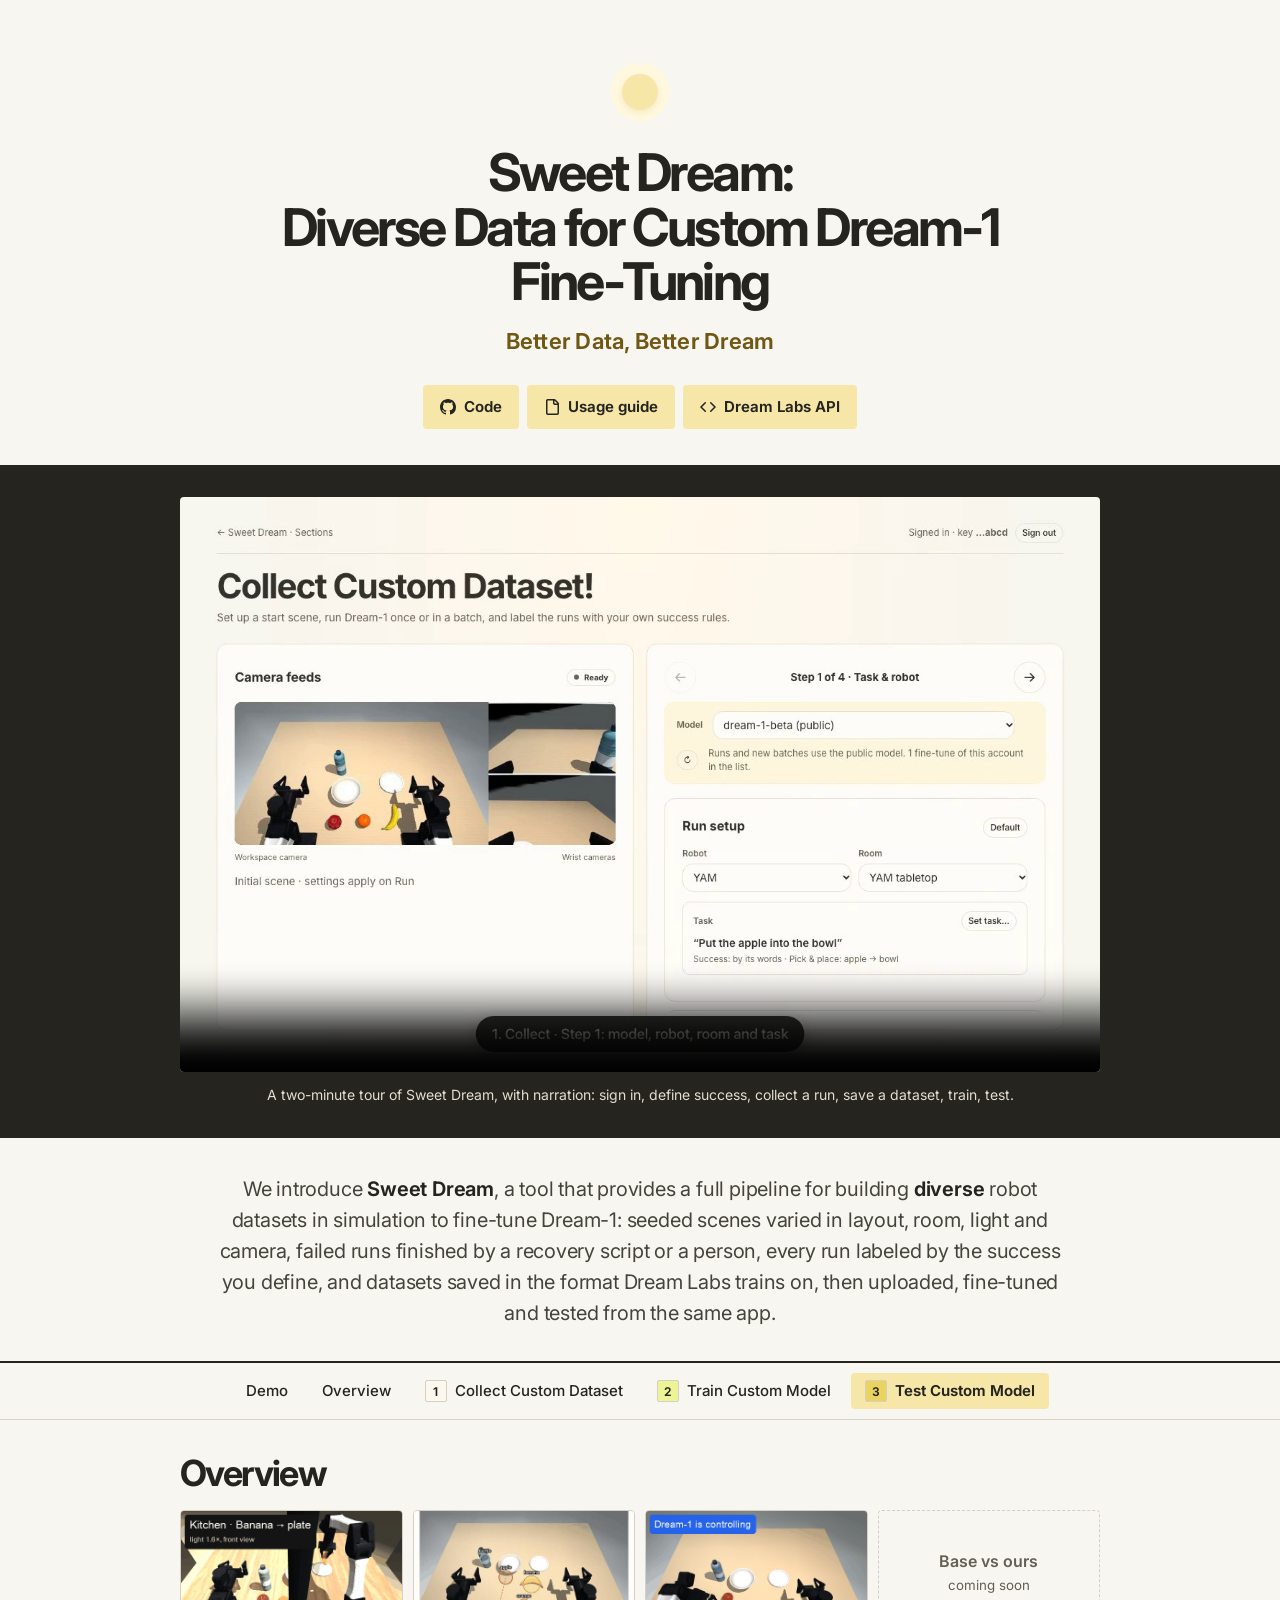
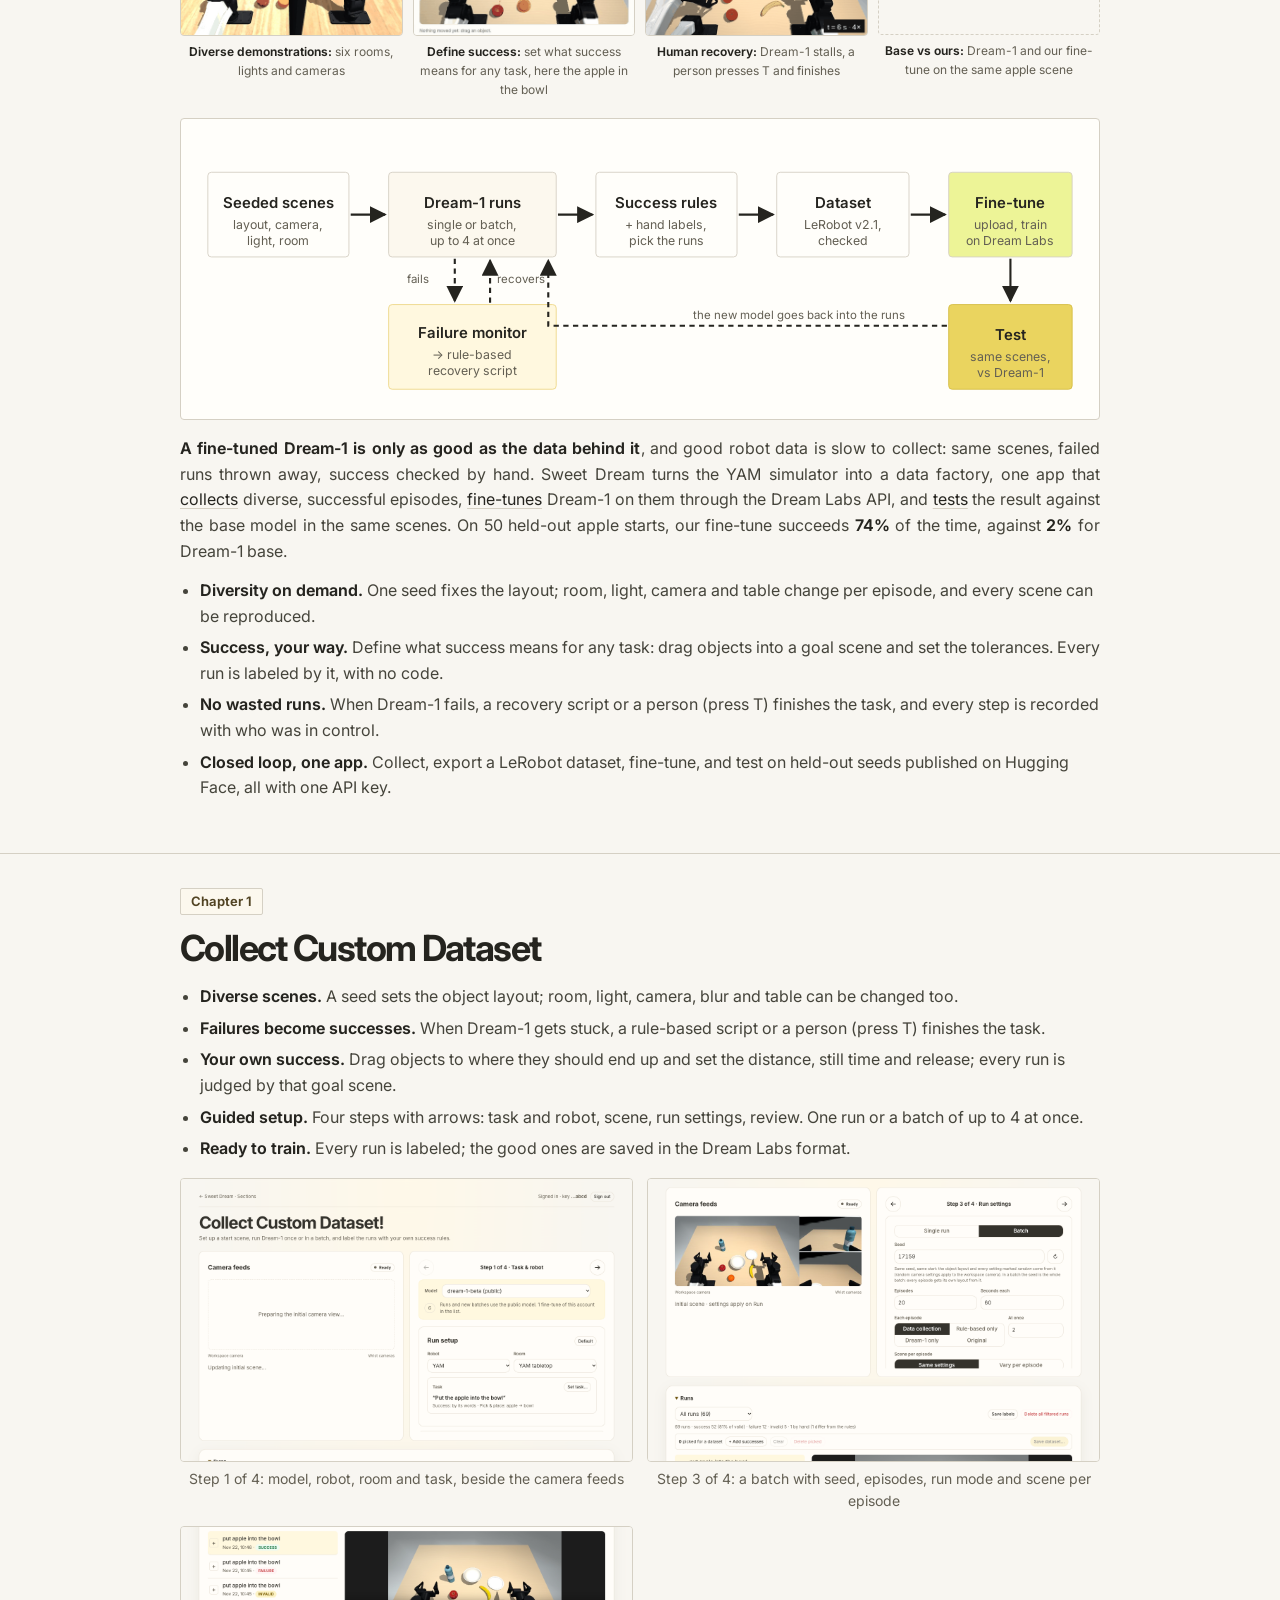
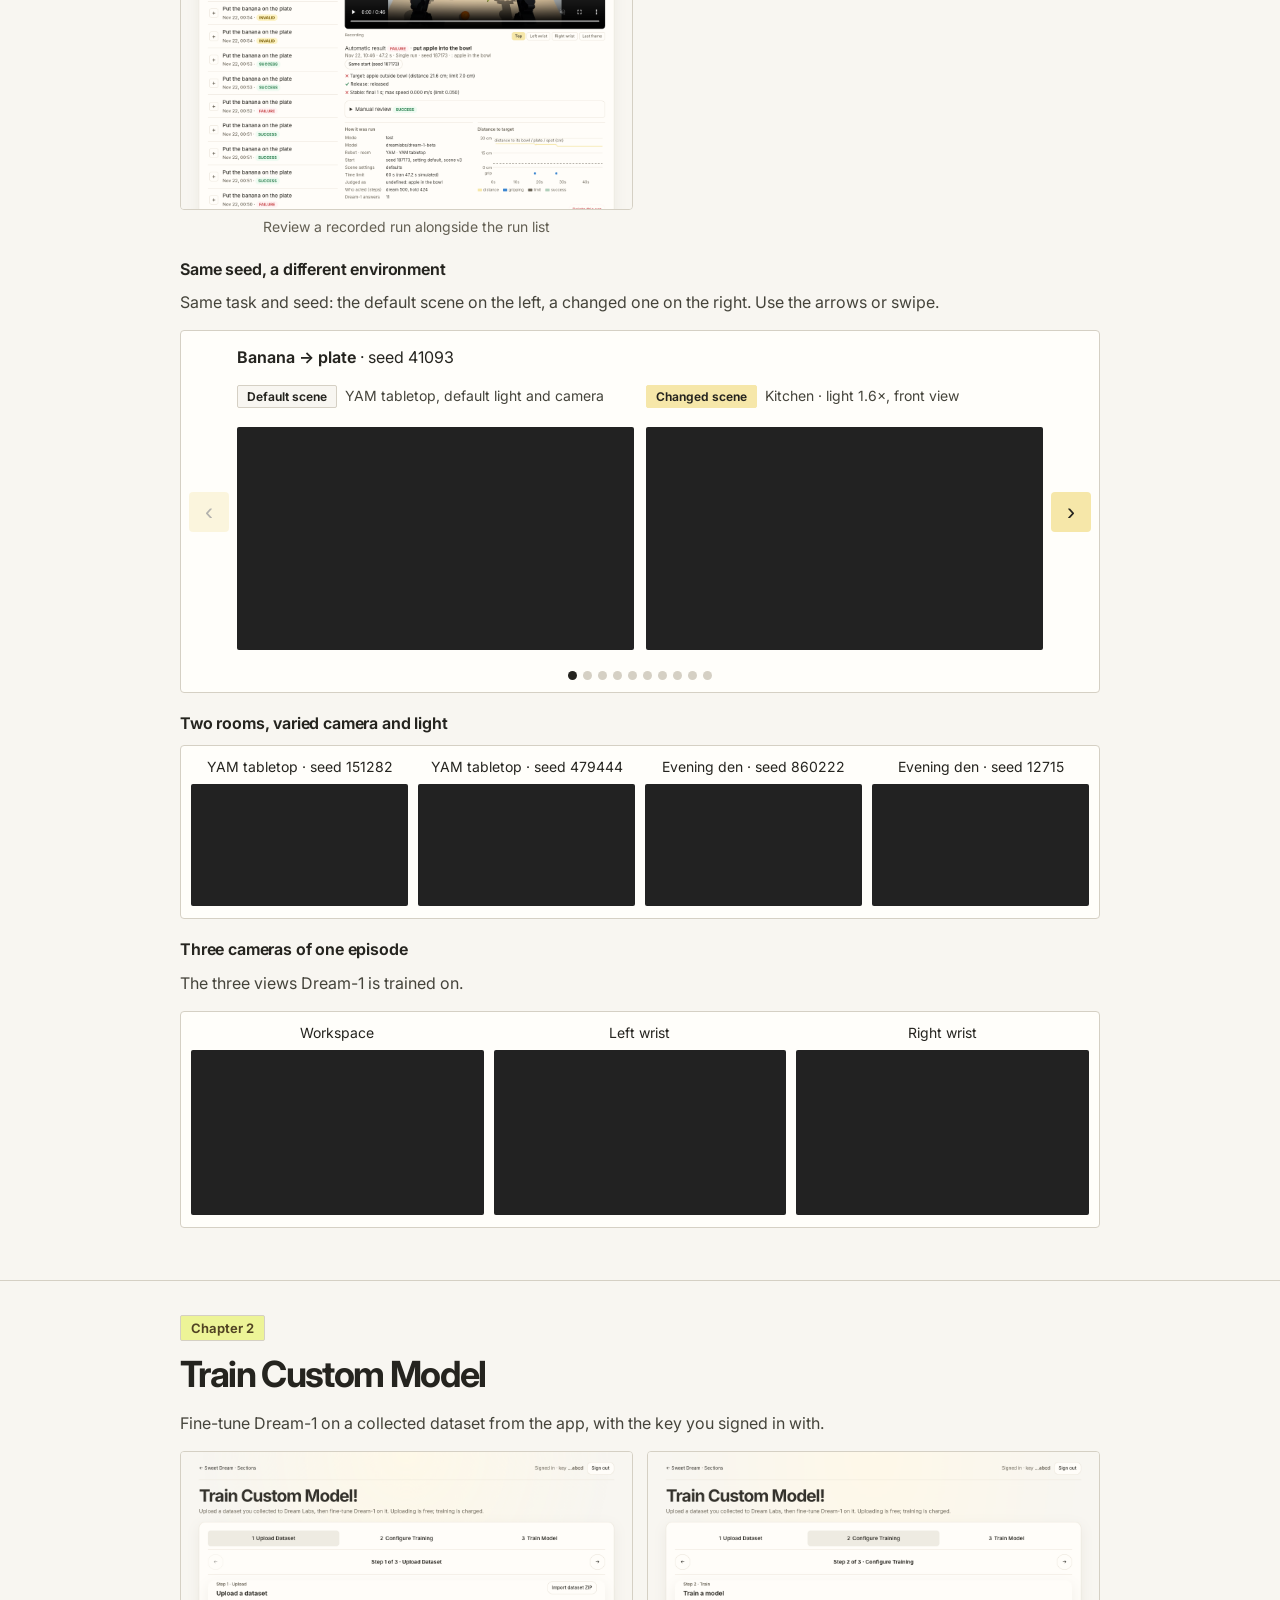
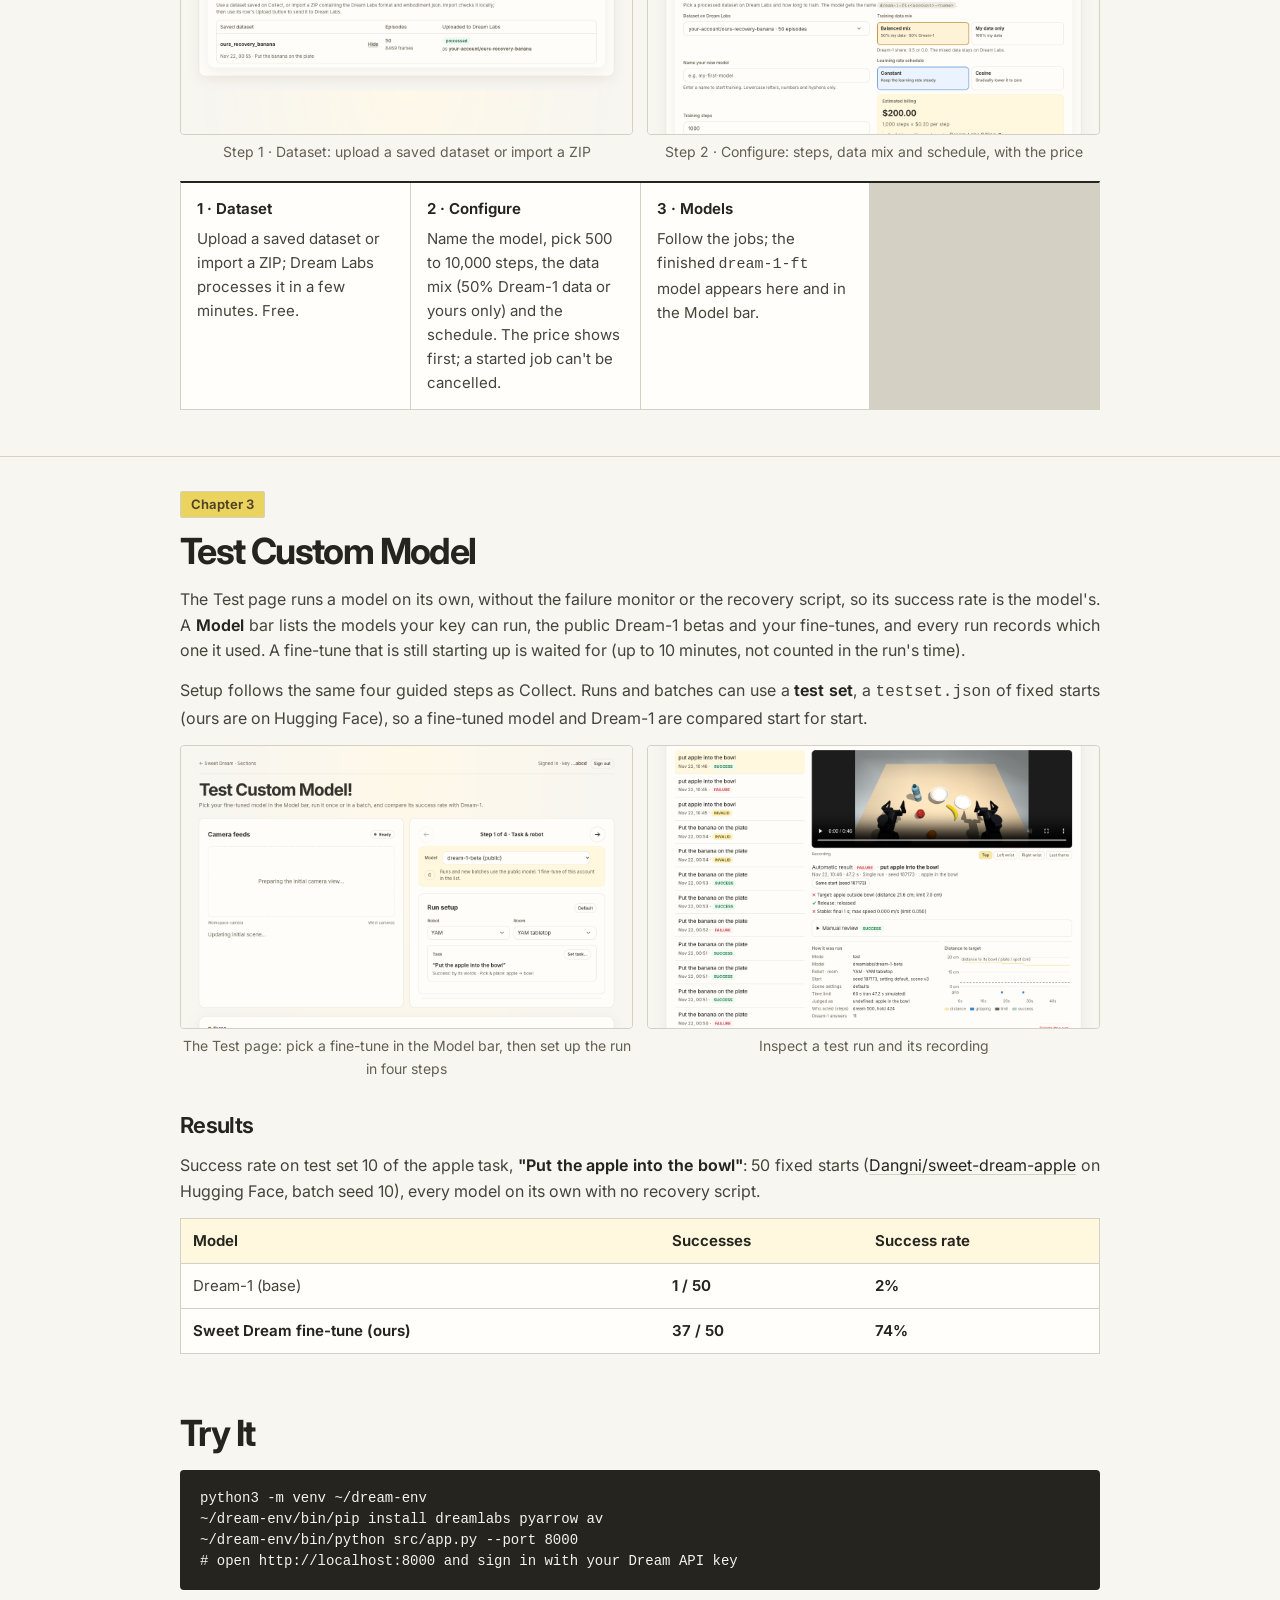
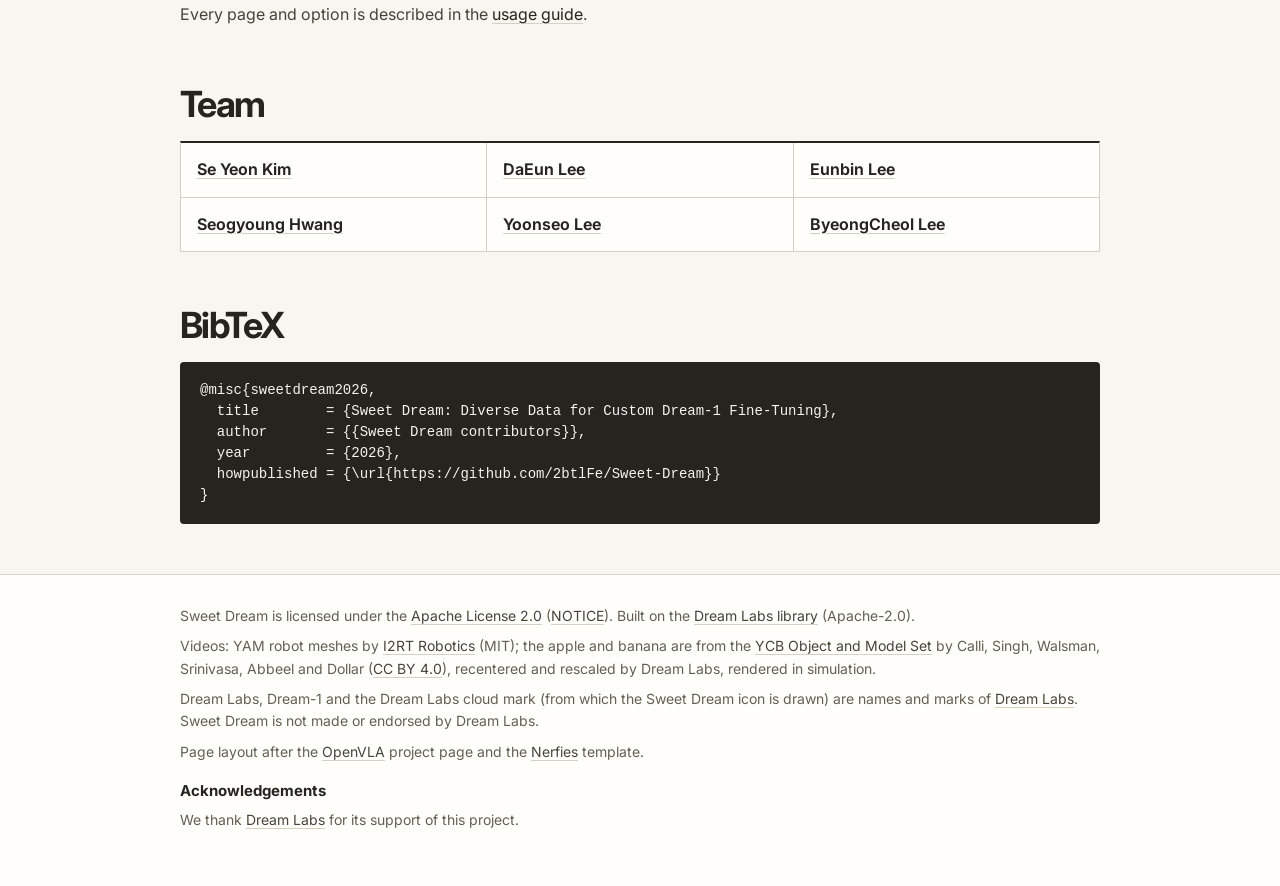
==== commit e7eb9e8a: "Merge remote-tracking branch 'origin/v3.0' into DE-v3 # Conflicts: #	docs/index.html" ====
--- a/docs/index.html
+++ b/docs/index.html
@@ -4,146 +4,158 @@
 <meta charset="utf-8">
 <meta name="viewport" content="width=device-width, initial-scale=1">
 <title>Sweet Dream: Diverse Data for Custom Dream-1 Fine-Tuning</title>
-<meta name="description" content="Sweet Dream: collect clean robot data in simulation, fine-tune Dream-1 on it, and test the result.">
+<meta name="description" content="Sweet Dream: a pipeline for building diverse robot datasets in simulation, fine-tuning Dream-1 on them, and testing the result.">
 <link rel="icon" type="image/svg+xml" href="assets/icon.svg">
 <link rel="preconnect" href="https://fonts.googleapis.com">
 <link rel="preconnect" href="https://fonts.gstatic.com" crossorigin>
-<link rel="stylesheet" href="https://fonts.googleapis.com/css2?family=Noto+Sans:wght@400;500;600;700&display=swap">
-<!-- Layout after the OpenVLA project page (openvla.github.io), itself from the Nerfies template; styles written here. -->
+<link rel="stylesheet" href="https://fonts.googleapis.com/css2?family=Inter:wght@400;500;600;700&display=swap">
+<!-- Layout after the OpenVLA project page (openvla.github.io), itself from the Nerfies template; palette, type and logo
+     from the Sweet Dream app (static/theme.css). -->
 <style>
-  :root { --text: #4a4a4a; --strong: #363636; --link: #3273dc; --band: #f5f5f5; --line: #dbdbdb; --honey: #e8a200; }
+  :root { --paper: #f8f6f1; --white: #fffefa; --ink: #25241f; --ink-2: #45443b; --ink-3: #635f53; --rule: #d5d0c4;
+          --sun: #f6e7a9; --sun-hover: #eed889; --sun-wash: #fff8df; --ochre: #705713; --radius: 4px;
+          --step-1: #fcf8ee; --step-2: #edf497; --step-3: #ead45f; }
   * { box-sizing: border-box; }
-  body { margin: 0; background: #fff; color: var(--text); font: 16px/1.6 "Google Sans", "Noto Sans", system-ui, sans-serif; }
-  a { color: var(--link); text-decoration: none; } a:hover { text-decoration: underline; }
+  body { margin: 0; background: var(--paper); color: var(--ink-2); font: 16px/1.6 Inter, system-ui, -apple-system, "Segoe UI", sans-serif;
+         -webkit-font-smoothing: antialiased; }
+  a { color: var(--ink); text-decoration: underline; text-decoration-color: var(--rule); text-underline-offset: 3px; }
+  a:hover { text-decoration-color: var(--ink); }
+  :focus-visible { outline: 2px solid var(--ochre); outline-offset: 3px; }
   .container { max-width: 960px; margin: 0 auto; padding: 0 20px; }
-  .hero { padding: 56px 0 32px; text-align: center; }
-  .logo { width: 84px; height: 84px; display: block; margin: 0 auto 6px; }
-  .publication-title { color: #111; font-size: clamp(32px, 5.4vw, 48px); font-weight: 600; line-height: 1.15; margin: 0; letter-spacing: -.01em; }
-  .publication-authors { font-size: 20px; margin: 18px 0 0; }
-  .publication-authors .author { white-space: nowrap; }
-  .note { font-size: 14px; color: #7a7a7a; margin: 4px 0 0; }
-  .link-blocks { display: flex; gap: 6px; justify-content: center; flex-wrap: wrap; margin-top: 18px; }
-  .button { display: inline-flex; align-items: center; gap: 8px; height: 40px; padding: 0 18px; border-radius: 999px; background: #363636; color: #fff; font-size: 16px; }
-  .button:hover { background: #2f2f2f; text-decoration: none; }
+  .hero { padding: 56px 0 36px; text-align: center; }
+  .logo { display: block; width: 72px; height: 72px; margin: 0 auto 18px; }
+  .publication-title { color: var(--ink); font-size: clamp(32px, 5.4vw, 52px); font-weight: 700; line-height: 1.05; margin: 0; letter-spacing: -.05em; }
+  .tagline { margin: 14px 0 0; color: var(--ochre); font-size: clamp(18px, 2.4vw, 22px); font-weight: 650; letter-spacing: .01em; }
+  .link-blocks { display: flex; gap: 8px; justify-content: center; flex-wrap: wrap; margin-top: 26px; }
+  .button { display: inline-flex; align-items: center; gap: 8px; min-height: 44px; padding: 8px 16px; border: 1px solid transparent;
+            border-radius: var(--radius); background: var(--sun); color: var(--ink); font-size: 15px; font-weight: 650; text-decoration: none; }
+  .button:hover { background: var(--sun-hover); }
   .button svg { width: 16px; height: 16px; fill: currentColor; }
-  .qr { display: inline-flex; align-items: center; gap: 10px; margin: 16px 0 0; padding: 6px 14px 6px 6px; border: 1px solid var(--line); border-radius: 10px; background: #fff; }
-  .qr img { width: 76px; height: 76px; display: block; image-rendering: pixelated; }
-  .qr figcaption { font-size: 13px; line-height: 1.4; color: #7a7a7a; text-align: left; }
-  .qr figcaption a { color: var(--strong); }
-  .teaser { background: var(--band); padding: 28px 0; }
-  .teaser-grid { display: grid; grid-template-columns: repeat(3, minmax(0, 1fr)); gap: 0; border-radius: 6px; overflow: hidden; }
-  .teaser-grid video { border-radius: 0; }
-  video.demo { width: 100%; aspect-ratio: 1280 / 800; border-radius: 8px; background: #111; box-shadow: 0 8px 28px rgba(0,0,0,.12); }
-  .demo-note { text-align: center; font-size: 14px; color: #7a7a7a; margin: 10px 0 0; }
-  .tldr { text-align: center; font-size: 20px; font-weight: 400; line-height: 1.55; color: var(--text); max-width: 900px; margin: 0 auto; padding: 30px 20px 10px; }
-  .tldr b { color: var(--strong); }
+  .teaser { background: var(--ink); padding: 32px 0; }
+  video.demo { width: 100%; aspect-ratio: 1280 / 800; border-radius: var(--radius); background: #111; }
+  .demo-note { text-align: center; font-size: 14px; color: #e4ded0; margin: 12px 0 0; }
+  .tldr { text-align: center; font-size: 20px; font-weight: 400; line-height: 1.55; color: var(--ink-2); max-width: 900px; margin: 0 auto;
+          padding: 36px 20px 10px; letter-spacing: -.01em; }
+  .tldr b { color: var(--ink); font-weight: 650; }
   section.section { padding: 34px 0 10px; }
-  h2.title { color: var(--strong); font-size: 32px; font-weight: 600; margin: 0 0 16px; line-height: 1.2; }
-  h3.title { color: var(--strong); font-size: 22px; font-weight: 600; margin: 28px 0 10px; }
-  h4.title { color: var(--strong); font-size: 16px; font-weight: 700; margin: 18px 0 8px; }
+  h2.title { color: var(--ink); font-size: clamp(28px, 4vw, 36px); font-weight: 700; margin: 0 0 16px; line-height: 1.1; letter-spacing: -.045em; }
+  h3.title { color: var(--ink); font-size: 22px; font-weight: 650; margin: 28px 0 10px; letter-spacing: -.03em; }
+  h4.title { color: var(--ink); font-size: 16px; font-weight: 650; margin: 18px 0 8px; letter-spacing: -.01em; }
   .content p { margin: 0 0 14px; text-align: justify; }
-  .content b { color: var(--strong); }
-  video { width: 100%; aspect-ratio: 16 / 9; object-fit: cover; display: block; background: #222; border-radius: 4px; }
-  .figure { background: var(--band); border-radius: 10px; padding: 18px; margin: 6px 0 16px; }
+  .content b { color: var(--ink); font-weight: 650; }
+  video { width: 100%; aspect-ratio: 16 / 9; object-fit: cover; display: block; background: #222; border-radius: 2px; }
+  .figure { background: var(--white); border: 1px solid var(--rule); border-radius: var(--radius); padding: 18px; margin: 6px 0 16px; }
   .figure svg { width: 100%; height: auto; display: block; }
-  .rollouts { background: var(--band); border-radius: 10px; padding: 10px 10px 12px; margin: 8px 0 16px; display: grid; gap: 10px; }
+  .rollouts { background: var(--white); border: 1px solid var(--rule); border-radius: var(--radius); padding: 10px 10px 12px; margin: 8px 0 16px; display: grid; gap: 10px; }
   .rollouts.cols-3 { grid-template-columns: repeat(3, minmax(0, 1fr)); }
   .rollouts.cols-4 { grid-template-columns: repeat(4, minmax(0, 1fr)); }
-  .rollouts.cols-5 { grid-template-columns: repeat(5, minmax(0, 1fr)); gap: 8px; }
-  .gallery figure { display: flex; flex-direction: column; justify-content: flex-end; }
-  .gallery figcaption { font-size: 13px; line-height: 1.3; }
-  .gallery figcaption span { display: block; font-size: 12px; color: #7a7a7a; }
   .rollouts figure { margin: 0; text-align: center; }
-  .rollouts figcaption { font-size: 15px; margin-bottom: 6px; color: var(--strong); }
-  @media (max-width: 760px) { .teaser-grid, .rollouts.cols-3, .rollouts.cols-4, .rollouts.cols-5 { grid-template-columns: minmax(0, 1fr) minmax(0, 1fr); } }
-  table.results { width: 100%; border-collapse: collapse; margin: 8px 0 16px; font-size: 15px; }
-  table.results th, table.results td { border-bottom: 1px solid var(--line); padding: 10px 12px; text-align: left; vertical-align: top; }
-  table.results th { color: var(--strong); font-weight: 600; background: #fafafa; }
-  table.results td.num { white-space: nowrap; color: var(--strong); font-weight: 600; }
-  pre { background: var(--band); padding: 18px 20px; border-radius: 6px; overflow-x: auto; font-size: 14px; line-height: 1.5; color: var(--strong); margin: 0; }
+  .rollouts figcaption { font-size: 14px; margin-bottom: 6px; color: var(--ink); }
+  @media (max-width: 760px) { .rollouts.cols-3, .rollouts.cols-4 { grid-template-columns: minmax(0, 1fr) minmax(0, 1fr); } }
+  table.results { width: 100%; border-collapse: collapse; margin: 8px 0 16px; font-size: 15px; background: var(--white); border: 1px solid var(--rule); }
+  table.results th, table.results td { border-bottom: 1px solid var(--rule); padding: 10px 12px; text-align: left; vertical-align: top; }
+  table.results th { color: var(--ink); font-weight: 650; background: var(--sun-wash); }
+  table.results td.num { white-space: nowrap; color: var(--ink); font-weight: 650; }
+  pre { background: var(--ink); padding: 18px 20px; border-radius: var(--radius); overflow-x: auto; font-size: 14px; line-height: 1.5; color: #f5f3ee; margin: 0; }
   code { font-family: ui-monospace, "SF Mono", Menlo, Consolas, monospace; }
-  .chapters { position: sticky; top: 0; z-index: 10; background: rgba(255, 255, 255, .94); backdrop-filter: blur(6px);
-              border-bottom: 1px solid var(--line); margin-top: 18px; }
+  .chapters { position: sticky; top: 0; z-index: 10; background: rgb(248 246 241 / 94%); backdrop-filter: blur(6px);
+              border-top: 2px solid var(--ink); border-bottom: 1px solid var(--rule); margin-top: 22px; }
   .chapters .container { display: flex; gap: 6px; flex-wrap: wrap; justify-content: center; padding-top: 10px; padding-bottom: 10px; }
-  .chapters a { display: inline-flex; align-items: center; gap: 8px; padding: 6px 14px; border-radius: 999px; color: var(--strong); font-size: 15px; }
-  .chapters a:hover { background: var(--band); text-decoration: none; }
-  .chapters a.on { background: #363636; color: #fff; }
-  .chapters .n { display: inline-grid; place-items: center; width: 22px; height: 22px; border-radius: 50%; background: var(--band); color: var(--strong); font-size: 13px; font-weight: 600; }
-  .chapters a.on .n { background: #fff; color: #363636; }
+  .chapters a { display: inline-flex; align-items: center; gap: 8px; padding: 6px 14px; border-radius: var(--radius); color: var(--ink);
+                font-size: 15px; font-weight: 500; text-decoration: none; }
+  .chapters a:hover { background: var(--sun-wash); }
+  .chapters a.on { background: var(--sun); font-weight: 650; }
+  .chapters .n { display: inline-grid; place-items: center; width: 22px; height: 22px; border: 1px solid var(--rule); border-radius: 2px;
+                 color: var(--ink); font-size: 12px; font-weight: 650; }
+  .chapters a[href="#collect"] .n { background: var(--step-1); }
+  .chapters a[href="#train"] .n { background: var(--step-2); }
+  .chapters a[href="#test"] .n { background: var(--step-3); }
   section[id] { scroll-margin-top: 64px; }
-  .chapter { border-top: 1px solid var(--line); margin-top: 26px; }
-  .chapter-no { text-transform: uppercase; letter-spacing: .08em; font-size: 13px; font-weight: 600; color: #7a7a7a; margin: 0 0 4px; }
+  .chapter { border-top: 1px solid var(--rule); margin-top: 26px; }
+  .chapter-no { display: inline-block; font-size: 13px; font-weight: 650; color: #514323; margin: 0 0 10px; padding: 2px 10px;
+                border: 1px solid var(--rule); border-radius: 2px; }
+  #collect .chapter-no { background: var(--step-1); }
+  #train .chapter-no { background: var(--step-2); }
+  #test .chapter-no { background: var(--step-3); }
   .screens { display: grid; grid-template-columns: repeat(2, minmax(0, 1fr)); gap: 14px; margin: 10px 0 18px; }
+  .screens.four { grid-template-columns: repeat(4, minmax(0, 1fr)); gap: 10px; }
+  .screens.four figcaption { font-size: 12px; }
+  .gif-soon { aspect-ratio: 16 / 9; display: grid; place-content: center; text-align: center; border: 1.5px dashed #d5d0c4; border-radius: 4px; color: #635f53; font-weight: 600; }
+  .gif-soon small { font-weight: 400; }
+  @media (max-width: 760px) { .screens.four { grid-template-columns: repeat(2, minmax(0, 1fr)); } }
   .screens.one { grid-template-columns: minmax(0, 1fr); max-width: 760px; margin-left: auto; margin-right: auto; }
   @media (max-width: 760px) { .screens { grid-template-columns: minmax(0, 1fr); } }
   .screen { margin: 0; }
-  .screen img { width: 100%; display: block; border: 1px solid var(--line); border-radius: 8px; box-shadow: 0 4px 16px rgba(0,0,0,.06); }
-  .screen figcaption { font-size: 14px; color: #7a7a7a; margin-top: 6px; text-align: center; }
-  .pairs { position: relative; background: var(--band); border-radius: 10px; padding: 14px 52px 12px; margin: 8px 0 18px; }
+  .screen img { width: 100%; display: block; border: 1px solid var(--rule); border-radius: var(--radius); }
+  .screen figcaption { font-size: 14px; color: var(--ink-3); margin-top: 6px; text-align: center; }
+  .pairs { position: relative; background: var(--white); border: 1px solid var(--rule); border-radius: var(--radius); padding: 14px 56px 12px; margin: 8px 0 18px; }
   .pair-track { display: flex; overflow-x: auto; scroll-snap-type: x mandatory; scroll-behavior: smooth; scrollbar-width: none; }
   .pair-track::-webkit-scrollbar { display: none; }
   .pair-slide { flex: 0 0 100%; scroll-snap-align: start; }
-  .pair-title { text-align: center; margin: 0 0 8px; color: var(--strong); }
+  .pair-title { text-align: center; margin: 0 0 8px; color: var(--ink); }
   .pair-videos { display: grid; grid-template-columns: repeat(2, minmax(0, 1fr)); gap: 12px; }
   .pair-videos figure { margin: 0; }
-  .pair-videos figcaption { font-size: 14px; margin-bottom: 6px; color: var(--text); min-height: 2.6em; }
-  .pair-videos .tag { display: inline-block; margin-right: 8px; padding: 1px 9px; border-radius: 999px; background: #e6e6e6; color: var(--strong); font-size: 12px; font-weight: 600; }
-  .pair-videos .tag.changed { background: #363636; color: #fff; }
-  .pair-nav { position: absolute; top: 50%; transform: translateY(-50%); width: 38px; height: 38px; border-radius: 50%; border: 0; background: #363636; color: #fff; font-size: 24px; line-height: 1; cursor: pointer; }
-  .pair-nav:hover { background: #222; } .pair-nav:disabled { opacity: .3; cursor: default; }
+  .pair-videos figcaption { font-size: 14px; margin-bottom: 6px; color: var(--ink-2); min-height: 2.6em; }
+  .pair-videos .tag { display: inline-block; margin-right: 8px; padding: 1px 9px; border: 1px solid var(--rule); border-radius: 2px;
+                      background: var(--paper); color: var(--ink); font-size: 12px; font-weight: 650; }
+  .pair-videos .tag.changed { background: var(--sun); border-color: var(--sun); }
+  .pair-nav { position: absolute; top: 50%; transform: translateY(-50%); width: 40px; height: 40px; border: 0; border-radius: var(--radius);
+              background: var(--sun); color: var(--ink); font-size: 24px; line-height: 1; cursor: pointer; }
+  .pair-nav:hover { background: var(--sun-hover); } .pair-nav:disabled { opacity: .35; cursor: default; }
   .pair-nav.prev { left: 8px; } .pair-nav.next { right: 8px; }
   .pair-dots { display: flex; gap: 6px; justify-content: center; margin-top: 12px; }
-  .pair-dots button { width: 9px; height: 9px; padding: 0; border-radius: 50%; border: 0; background: #c8c8c8; cursor: pointer; }
-  .pair-dots button.on { background: #363636; }
+  .pair-dots button { width: 9px; height: 9px; padding: 0; border-radius: 50%; border: 0; background: var(--rule); cursor: pointer; }
+  .pair-dots button.on { background: var(--ink); }
   @media (max-width: 760px) { .pairs { padding: 12px 10px; } .pair-nav { display: none; } .pair-videos { grid-template-columns: minmax(0, 1fr); } }
   .points { margin: 4px 0 16px; padding-left: 20px; } .points li { margin: 6px 0; }
-  .steps { display: grid; grid-template-columns: repeat(4, minmax(0, 1fr)); gap: 12px; margin: 6px 0 10px; }
+  .steps { display: grid; grid-template-columns: repeat(4, minmax(0, 1fr)); gap: 1px; margin: 6px 0 10px; background: var(--rule);
+           border: 1px solid var(--rule); border-top: 2px solid var(--ink); }
   @media (max-width: 860px) { .steps { grid-template-columns: minmax(0, 1fr) minmax(0, 1fr); } }
-  .step { background: var(--band); border-radius: 10px; padding: 14px 16px; }
+  .step { background: var(--white); padding: 14px 16px; }
   .step p { margin: 0; font-size: 15px; text-align: left; }
-  .step .step-no { font-weight: 600; color: var(--strong); margin-bottom: 6px; }
-  footer { margin-top: 40px; padding: 30px 0 48px; background: #fafafa; font-size: 14px; color: #7a7a7a; }
-  footer p { margin: 0 0 8px; } footer h5 { margin: 16px 0 6px; font-size: 15px; color: var(--strong); }
+  .step .step-no { font-weight: 650; color: var(--ink); margin-bottom: 6px; }
+  .team { list-style: none; display: grid; grid-template-columns: repeat(3, minmax(0, 1fr)); gap: 1px; margin: 6px 0 10px;
+          padding: 0; background: var(--rule); border: 1px solid var(--rule); border-top: 2px solid var(--ink); }
+  @media (max-width: 760px) { .team { grid-template-columns: minmax(0, 1fr) minmax(0, 1fr); } }
+  .team li { background: var(--white); padding: 14px 16px; font-weight: 650; }
+  footer { margin-top: 40px; padding: 30px 0 48px; background: var(--white); border-top: 1px solid var(--rule); font-size: 14px; color: var(--ink-3); }
+  footer p { margin: 0 0 8px; } footer h5 { margin: 16px 0 6px; font-size: 15px; color: var(--ink); }
+  footer a { color: var(--ink-2); }
 </style>
 </head>
 <body>
 
 <section class="hero">
   <div class="container">
-    <img class="logo" src="assets/icon.svg" alt="Sweet Dream icon: a sleeping cloud">
+    <img class="logo" src="assets/logo.svg" alt="" width="72" height="72">
     <h1 class="publication-title">Sweet Dream:<br>Diverse Data for Custom Dream&#8209;1 Fine&#8209;Tuning</h1>
-    <p class="note" style="margin-top: 14px">Built on Dream-1 and the Dream Labs API</p>
+    <p class="tagline">Better Data, Better Dream</p>
     <div class="link-blocks">
-      <a class="button" href="https://github.com/2btlFe/Sweet-Dream">
+      <a class="button" href="https://github.com/2btlFe/Sweet-Dream/tree/v3.0">
         <svg viewBox="0 0 16 16" aria-hidden="true"><path d="M8 0C3.58 0 0 3.58 0 8c0 3.54 2.29 6.53 5.47 7.59.4.07.55-.17.55-.38 0-.19-.01-.82-.01-1.49-2.01.37-2.53-.49-2.69-.94-.09-.23-.48-.94-.82-1.13-.28-.15-.68-.52-.01-.53.63-.01 1.08.58 1.23.82.72 1.21 1.87.87 2.33.66.07-.52.28-.87.51-1.07-1.78-.2-3.64-.89-3.64-3.95 0-.87.31-1.59.82-2.15-.08-.2-.36-1.02.08-2.12 0 0 .67-.21 2.2.82.64-.18 1.32-.27 2-.27.68 0 1.36.09 2 .27 1.53-1.04 2.2-.82 2.2-.82.44 1.1.16 1.92.08 2.12.51.56.82 1.27.82 2.15 0 3.07-1.87 3.75-3.65 3.95.29.25.54.73.54 1.48 0 1.07-.01 1.93-.01 2.2 0 .21.15.46.55.38A8.013 8.013 0 0016 8c0-4.42-3.58-8-8-8z"/></svg>
         Code</a>
-      <a class="button" href="https://github.com/2btlFe/Sweet-Dream/blob/v2.0/docs/USAGE.md">
+      <a class="button" href="https://github.com/2btlFe/Sweet-Dream/blob/v3.0/docs/USAGE.md">
         <svg viewBox="0 0 16 16" aria-hidden="true"><path d="M2 1.75C2 .78 2.78 0 3.75 0h6.59c.46 0 .9.18 1.23.51l2.92 2.92c.33.33.51.77.51 1.23v9.59A1.75 1.75 0 0113.25 16h-9.5A1.75 1.75 0 012 14.25V1.75zm1.75-.25a.25.25 0 00-.25.25v12.5c0 .14.11.25.25.25h9.5a.25.25 0 00.25-.25V6h-2.75A1.75 1.75 0 019 4.25V1.5H3.75zm6.75.06V4.25c0 .14.11.25.25.25h2.69L10.5 1.56z"/></svg>
         Usage guide</a>
       <a class="button" href="https://platform.dreamlabs.ai/api-documentation/">
         <svg viewBox="0 0 16 16" aria-hidden="true"><path d="M4.72 3.22a.75.75 0 011.06 1.06L2.06 8l3.72 3.72a.75.75 0 11-1.06 1.06L.47 8.53a.75.75 0 010-1.06l4.25-4.25zm6.56 0a.75.75 0 10-1.06 1.06L13.94 8l-3.72 3.72a.75.75 0 101.06 1.06l4.25-4.25a.75.75 0 000-1.06l-4.25-4.25z"/></svg>
         Dream Labs API</a>
     </div>
-    <figure class="qr">
-      <a href="assets/qr-project-page.png" download="sweet-dream-qr.png"><img src="assets/qr-project-page.svg" alt="QR code for https://2btlfe.github.io/Sweet-Dream/"></a>
-      <figcaption>Scan to open this page<br><a href="assets/qr-project-page.png" download="sweet-dream-qr.png">PNG</a> ·
-        <a href="assets/qr-project-page.svg" download="sweet-dream-qr.svg">SVG</a></figcaption>
-    </figure>
   </div>
 </section>
 
 <section class="teaser" id="demo">
   <div class="container">
     <video class="demo" src="assets/videos/demo.mp4" poster="assets/videos/demo-poster.jpg" controls playsinline preload="metadata"></video>
-    <p class="demo-note">A 90-second tour of Sweet Dream, with narration: sign in, collect a run, save a dataset, train, test.</p>
+    <p class="demo-note">A two-minute tour of Sweet Dream, with narration: sign in, define success, collect a run, save a dataset, train, test.</p>
   </div>
 </section>
 
 <section>
-  <h2 class="tldr">We introduce <b>Sweet Dream</b>, a local web app that collects <b>clean</b> robot episodes in simulation for
-    fine-tuning Dream-1: seeded and varied scenes, failures turned into successes by a rule-based recovery script,
-    every run labeled by success rules, and datasets saved in the exact format Dream Labs trains on, then uploaded,
-    fine-tuned and tested from the same app.</h2>
+  <h2 class="tldr">We introduce <b>Sweet Dream</b>, a tool that provides a full pipeline for building <b>diverse</b> robot
+    datasets in simulation to fine-tune Dream-1: seeded scenes varied in layout, room, light and camera, failed runs
+    finished by a recovery script or a person, every run labeled by the success you define, and datasets saved in the format
+    Dream Labs trains on, then uploaded, fine-tuned and tested from the same app.</h2>
 </section>
 
 <nav class="chapters" aria-label="Chapters">
@@ -159,40 +171,58 @@
 <section class="section" id="overview">
   <div class="container content">
     <h2 class="title">Overview</h2>
+    <div class="screens four">
+      <figure class="screen"><img src="assets/gifs/diverse-scenes.gif" alt="One view cutting through six collected runs: Kitchen, Sunny apartment, Cottage, Walnut study, Evening den and YAM tabletop, each with its own light and camera" loading="lazy"><figcaption><b>Diverse demonstrations:</b> six rooms, lights and cameras</figcaption></figure>
+      <figure class="screen"><img src="assets/gifs/define-success.gif" alt="The Task dialog: the apple is dragged into the bowl in the goal scene, then distance, still time and release are set" loading="lazy"><figcaption><b>Define success:</b> set what success means for any task, here the apple in the bowl</figcaption></figure>
+      <figure class="screen"><img src="assets/gifs/human-takeover.gif" alt="Dream-1 reaches toward the apple and stalls; a human takes over with T, picks up the apple and puts it into the bowl" loading="lazy"><figcaption><b>Human recovery:</b> Dream-1 stalls, a person presses T and finishes</figcaption></figure>
+      <figure class="screen"><div class="gif-soon" role="img" aria-label="Apple task: Dream-1 base and our fine-tune side by side, coming soon">Base vs ours<br><small>coming soon</small></div><figcaption><b>Base vs ours:</b> Dream-1 and our fine-tune on the same apple scene</figcaption></figure>
+    </div>
     <div class="figure">
       <svg viewBox="0 0 1000 300" role="img" aria-labelledby="pipeTitle">
         <title id="pipeTitle">Pipeline: seeded scenes, Dream-1 runs with failure monitor and recovery, success rules, dataset, fine-tune, test</title>
-        <defs><marker id="arrow" viewBox="0 0 10 10" refX="9" refY="5" markerWidth="8" markerHeight="8" orient="auto-start-reverse"><path d="M0 0L10 5L0 10z" fill="#363636"/></marker></defs>
-        <g font-family="Noto Sans, sans-serif" font-size="17" fill="#363636" text-anchor="middle">
-          <rect x="10" y="40" width="160" height="96" rx="12" fill="#fff" stroke="#dbdbdb"/>
-          <text x="90" y="80" font-weight="600">Seeded scenes</text><text x="90" y="104" font-size="14" fill="#7a7a7a">layout, camera,</text><text x="90" y="122" font-size="14" fill="#7a7a7a">light, room</text>
-          <rect x="215" y="40" width="190" height="96" rx="12" fill="#fff4ea" stroke="#f3cfa6"/>
-          <text x="310" y="80" font-weight="600">Dream-1 runs</text><text x="310" y="104" font-size="14" fill="#7a7a7a">single or batch,</text><text x="310" y="122" font-size="14" fill="#7a7a7a">up to 4 at once</text>
-          <rect x="215" y="190" width="190" height="96" rx="12" fill="#f5f2fe" stroke="#d7cdf1"/>
-          <text x="310" y="228" font-weight="600">Failure monitor</text><text x="310" y="252" font-size="14" fill="#7a7a7a">→ rule-based</text><text x="310" y="270" font-size="14" fill="#7a7a7a">recovery script</text>
-          <rect x="450" y="40" width="160" height="96" rx="12" fill="#fff" stroke="#dbdbdb"/>
-          <text x="530" y="80" font-weight="600">Success rules</text><text x="530" y="104" font-size="14" fill="#7a7a7a">+ hand labels,</text><text x="530" y="122" font-size="14" fill="#7a7a7a">pick the runs</text>
-          <rect x="655" y="40" width="150" height="96" rx="12" fill="#fff" stroke="#dbdbdb"/>
-          <text x="730" y="80" font-weight="600">Dataset</text><text x="730" y="104" font-size="14" fill="#7a7a7a">LeRobot v2.1,</text><text x="730" y="122" font-size="14" fill="#7a7a7a">checked</text>
-          <rect x="850" y="40" width="140" height="96" rx="12" fill="#363636"/>
-          <text x="920" y="80" font-weight="600" fill="#fff">Fine-tune</text><text x="920" y="104" font-size="14" fill="#dbdbdb">upload, train</text><text x="920" y="122" font-size="14" fill="#dbdbdb">on Dream Labs</text>
-          <rect x="850" y="190" width="140" height="96" rx="12" fill="#eefbf1" stroke="#c3f2cc"/>
-          <text x="920" y="230" font-weight="600">Test</text><text x="920" y="254" font-size="14" fill="#7a7a7a">same scenes,</text><text x="920" y="272" font-size="14" fill="#7a7a7a">vs Dream-1</text>
+        <defs><marker id="arrow" viewBox="0 0 10 10" refX="9" refY="5" markerWidth="8" markerHeight="8" orient="auto-start-reverse"><path d="M0 0L10 5L0 10z" fill="#25241f"/></marker></defs>
+        <g font-family="Inter, sans-serif" font-size="17" fill="#25241f" text-anchor="middle">
+          <rect x="10" y="40" width="160" height="96" rx="4" fill="#fffefa" stroke="#d5d0c4"/>
+          <text x="90" y="80" font-weight="600">Seeded scenes</text><text x="90" y="104" font-size="14" fill="#635f53">layout, camera,</text><text x="90" y="122" font-size="14" fill="#635f53">light, room</text>
+          <rect x="215" y="40" width="190" height="96" rx="4" fill="#fcf8ee" stroke="#d5d0c4"/>
+          <text x="310" y="80" font-weight="600">Dream-1 runs</text><text x="310" y="104" font-size="14" fill="#635f53">single or batch,</text><text x="310" y="122" font-size="14" fill="#635f53">up to 4 at once</text>
+          <rect x="215" y="190" width="190" height="96" rx="4" fill="#fff8df" stroke="#eed889"/>
+          <text x="310" y="228" font-weight="600">Failure monitor</text><text x="310" y="252" font-size="14" fill="#635f53">→ rule-based</text><text x="310" y="270" font-size="14" fill="#635f53">recovery script</text>
+          <rect x="450" y="40" width="160" height="96" rx="4" fill="#fffefa" stroke="#d5d0c4"/>
+          <text x="530" y="80" font-weight="600">Success rules</text><text x="530" y="104" font-size="14" fill="#635f53">+ hand labels,</text><text x="530" y="122" font-size="14" fill="#635f53">pick the runs</text>
+          <rect x="655" y="40" width="150" height="96" rx="4" fill="#fffefa" stroke="#d5d0c4"/>
+          <text x="730" y="80" font-weight="600">Dataset</text><text x="730" y="104" font-size="14" fill="#635f53">LeRobot v2.1,</text><text x="730" y="122" font-size="14" fill="#635f53">checked</text>
+          <rect x="850" y="40" width="140" height="96" rx="4" fill="#edf497" stroke="#d5d0c4"/>
+          <text x="920" y="80" font-weight="600">Fine-tune</text><text x="920" y="104" font-size="14" fill="#635f53">upload, train</text><text x="920" y="122" font-size="14" fill="#635f53">on Dream Labs</text>
+          <rect x="850" y="190" width="140" height="96" rx="4" fill="#ead45f" stroke="#d5bd45"/>
+          <text x="920" y="230" font-weight="600">Test</text><text x="920" y="254" font-size="14" fill="#635f53">same scenes,</text><text x="920" y="272" font-size="14" fill="#635f53">vs Dream-1</text>
         </g>
-        <g stroke="#363636" stroke-width="2.4" fill="none" marker-end="url(#arrow)">
+        <g stroke="#25241f" stroke-width="2.4" fill="none" marker-end="url(#arrow)">
           <path d="M172 88H211"/><path d="M407 88H446"/><path d="M612 88H651"/><path d="M807 88H846"/><path d="M920 138V186"/>
           <path d="M290 138V186" stroke-dasharray="6 5"/><path d="M330 188V140" stroke-dasharray="6 5"/>
           <path d="M848 214H396V140" stroke-dasharray="6 5"/>
         </g>
-        <g font-family="Noto Sans, sans-serif" font-size="13" fill="#7a7a7a">
+        <g font-family="Inter, sans-serif" font-size="13" fill="#635f53">
           <text x="236" y="166">fails</text><text x="338" y="166">recovers</text><text x="560" y="206">the new model goes back into the runs</text>
         </g>
       </svg>
     </div>
-    <p>Sweet Dream is a local web app around a MuJoCo simulation of the YAM two-arm robot, in three chapters that follow
-      the loop above: <a href="#collect">collect</a> a dataset of successful, varied episodes;
-      <a href="#train">train</a> a custom Dream-1 on it through the Dream Labs API; and <a href="#test">test</a> the new
-      model in the same scenes against Dream-1. You sign in once with your Dream API key; every chapter uses it.</p>
+    <p><b>A fine-tuned Dream-1 is only as good as the data behind it</b>, and good robot data is slow to collect: same
+      scenes, failed runs thrown away, success checked by hand. Sweet Dream turns the YAM simulator into a data factory,
+      one app that <a href="#collect">collects</a> diverse, successful episodes, <a href="#train">fine-tunes</a> Dream-1
+      on them through the Dream Labs API, and <a href="#test">tests</a> the result against the base model in the same
+      scenes. On 50 held-out apple starts, our fine-tune succeeds <b>74%</b> of the time, against <b>2%</b> for
+      Dream-1 base.</p>
+    <ul class="points">
+      <li><b>Diversity on demand.</b> One seed fixes the layout; room, light, camera and table change per episode, and
+        every scene can be reproduced.</li>
+      <li><b>Success, your way.</b> Define what success means for any task: drag objects into a goal scene and set the
+        tolerances. Every run is labeled by it, with no code.</li>
+      <li><b>No wasted runs.</b> When Dream-1 fails, a recovery script or a person (press T) finishes the task, and every
+        step is recorded with who was in control.</li>
+      <li><b>Closed loop, one app.</b> Collect, export a LeRobot dataset, fine-tune, and test on held-out seeds published
+        on Hugging Face, all with one API key.</li>
+    </ul>
   </div>
 </section>
 
@@ -202,23 +232,17 @@
     <h2 class="title">Collect Custom Dataset</h2>
     <ul class="points">
       <li><b>Diverse scenes.</b> A seed sets the object layout; room, light, camera, blur and table can be changed too.</li>
-      <li><b>Failures become successes.</b> When Dream-1 gets stuck, a rule-based script finishes the task.</li>
-      <li><b>Ready to train.</b> Success rules label every run; the good ones are saved in the Dream Labs format.</li>
+      <li><b>Failures become successes.</b> When Dream-1 gets stuck, a rule-based script or a person (press T) finishes the task.</li>
+      <li><b>Your own success.</b> Drag objects to where they should end up and set the distance, still time and
+        release; every run is judged by that goal scene.</li>
+      <li><b>Guided setup.</b> Four steps with arrows: task and robot, scene, run settings, review. One run or a batch of up to 4 at once.</li>
+      <li><b>Ready to train.</b> Every run is labeled; the good ones are saved in the Dream Labs format.</li>
     </ul>
     <div class="screens">
-      <figure class="screen"><img src="assets/screens/03-collect.png" alt="The Collect page: model, run setup and the camera view" loading="lazy"><figcaption>The Collect page: model, run setup and the camera view</figcaption></figure>
-      <figure class="screen"><img src="assets/screens/04-collect-batch.png" alt="A batch: episodes, seeds, scene per episode, and the runs" loading="lazy"><figcaption>A batch: episodes, seeds, scene per episode, and the runs</figcaption></figure>
+      <figure class="screen"><img src="assets/screens/03-collect.png" alt="The Collect page: step 1 of the guided setup, task and robot, beside the camera feeds" loading="lazy"><figcaption>Step 1 of 4: model, robot, room and task, beside the camera feeds</figcaption></figure>
+      <figure class="screen"><img src="assets/screens/04-collect-batch.png" alt="Step 3 of the guided setup: a batch with seed, episodes, run mode and scene per episode, above the runs list" loading="lazy"><figcaption>Step 3 of 4: a batch with seed, episodes, run mode and scene per episode</figcaption></figure>
       <figure class="screen"><img src="assets/screens/05-collect-run.png" alt="Review a recorded run alongside the run list" loading="lazy"><figcaption>Review a recorded run alongside the run list</figcaption></figure>
     </div>
-    <h3 class="title">Results</h3>
-    <table class="results">
-      <thead><tr><th>Setting</th><th>Episodes</th><th>Success</th></tr></thead>
-      <tbody>
-        <tr><td>Rule-based only, "put the banana on the plate", varied camera, light and room</td><td>68 valid</td><td class="num">66 (97%)</td></tr>
-        <tr><td>Data collection (Dream-1 + recovery), failures handed to the script sooner, same 3 seeds</td><td>3</td><td class="num">1 → 3</td></tr>
-        <tr><td>Rule-based script on 4 pick-and-place tasks × 5 seeds, after the reach and hand-over fixes</td><td>20</td><td class="num">4 → 7</td></tr>
-      </tbody>
-    </table>
 
     <h4 class="title">Same seed, a different environment</h4>
     <p>Same task and seed: the default scene on the left, a changed one on the right. Use the arrows or swipe.</p>
@@ -342,19 +366,14 @@
     <h2 class="title">Train Custom Model</h2>
     <p>Fine-tune Dream-1 on a collected dataset from the app, with the key you signed in with.</p>
     <div class="screens">
-      <figure class="screen"><img src="assets/screens/06-train.png" alt="Step 1: upload a saved dataset" loading="lazy"><figcaption>Step 1: upload a saved dataset</figcaption></figure>
-      <figure class="screen"><img src="assets/screens/07-train-model.png" alt="Step 2: pick the steps and see the price" loading="lazy"><figcaption>Step 2: pick the steps and see the price</figcaption></figure>
+      <figure class="screen"><img src="assets/screens/06-train.png" alt="Train step 1, Dataset: saved datasets with Upload, and Import dataset ZIP" loading="lazy"><figcaption>Step 1 · Dataset: upload a saved dataset or import a ZIP</figcaption></figure>
+      <figure class="screen"><img src="assets/screens/07-train-model.png" alt="Train step 2, Configure: dataset, model name, steps, data mix, learning rate schedule and the estimated price" loading="lazy"><figcaption>Step 2 · Configure: steps, data mix and schedule, with the price</figcaption></figure>
     </div>
     <div class="steps">
-      <div class="step"><p class="step-no">1 · Upload</p><p>Pick a saved dataset and upload it. Free.</p></div>
-      <div class="step"><p class="step-no">2 · Process</p><p>Dream Labs prepares it in a few minutes. Free.</p></div>
-      <div class="step"><p class="step-no">3 · Train</p><p>Choose the steps and see the price. Once started, it can't be cancelled.</p></div>
-      <div class="step"><p class="step-no">4 · Follow</p><p>Watch the progress; the finished model appears here.</p></div>
-    </div>
-    <h3 class="title">Results</h3>
-    <p>Our banana dataset, <b>50 unique seeds and 5,078 frames</b> in two rooms, passed the Dream Labs validator and was
-      uploaded and <b>processed</b> from the Train page, ready for a fine-tuning job. Training runs and their curves will be
-      added here.</p>
+      <div class="step"><p class="step-no">1 · Dataset</p><p>Upload a saved dataset or import a ZIP; Dream Labs processes it in a few minutes. Free.</p></div>
+      <div class="step"><p class="step-no">2 · Configure</p><p>Name the model, pick 500 to 10,000 steps, the data mix (50% Dream-1 data or yours only) and the schedule. The price shows first; a started job can't be cancelled.</p></div>
+      <div class="step"><p class="step-no">3 · Models</p><p>Follow the jobs; the finished <code>dream-1-ft</code> model appears here and in the Model bar.</p></div>
+    </div>
   </div>
 </section>
 
@@ -366,14 +385,24 @@
       the model's. A <b>Model</b> bar lists the models your key can run, the public Dream-1 betas and your fine-tunes, and
       every run records which one it used. A fine-tune that is still starting up is waited for (up to 10 minutes, not
       counted in the run's time).</p>
-    <p>Runs and batches use the same seeded scenes as collection, including the fixed <b>evaluation set of 50 seeds</b>, so
-      a fine-tuned model and Dream-1 can be compared start for start.</p>
+    <p>Setup follows the same four guided steps as Collect. Runs and batches can use a <b>test set</b>, a
+      <code>testset.json</code> of fixed starts (ours are on Hugging Face), so a fine-tuned model and Dream-1 are compared
+      start for start.</p>
     <div class="screens">
-      <figure class="screen"><img src="assets/screens/08-test.png" alt="The Test page: pick a fine-tune in the Model bar and run it alone" loading="lazy"><figcaption>The Test page: pick a fine-tune in the Model bar and run it alone</figcaption></figure>
+      <figure class="screen"><img src="assets/screens/08-test.png" alt="The Test page: step 1 of the guided setup with the Model bar, beside the camera feeds" loading="lazy"><figcaption>The Test page: pick a fine-tune in the Model bar, then set up the run in four steps</figcaption></figure>
       <figure class="screen"><img src="assets/screens/09-test-runs.png" alt="Inspect a test run and its recording" loading="lazy"><figcaption>Inspect a test run and its recording</figcaption></figure>
     </div>
     <h3 class="title">Results</h3>
-    <p>The comparison of our fine-tuned model with Dream-1 on the evaluation seeds will be added here.</p>
+    <p>Success rate on test set 10 of the apple task, <b>"Put the apple into the bowl"</b>: 50 fixed starts
+      (<a href="https://huggingface.co/datasets/Dangni/sweet-dream-apple" target="_blank" rel="noopener">Dangni/sweet-dream-apple</a>
+      on Hugging Face, batch seed 10), every model on its own with no recovery script.</p>
+    <table class="results">
+      <thead><tr><th>Model</th><th>Successes</th><th>Success rate</th></tr></thead>
+      <tbody>
+        <tr><td>Dream-1 (base)</td><td class="num">1 / 50</td><td class="num">2%</td></tr>
+        <tr><td><b>Sweet Dream fine-tune (ours)</b></td><td class="num"><b>37 / 50</b></td><td class="num"><b>74%</b></td></tr>
+      </tbody>
+    </table>
   </div>
 </section>
 
@@ -384,7 +413,21 @@
 ~/dream-env/bin/pip install dreamlabs pyarrow av
 ~/dream-env/bin/python src/app.py --port 8000
 # open http://localhost:8000 and sign in with your Dream API key</code></pre>
-    <p style="margin-top: 12px">Every page and option is described in the <a href="https://github.com/2btlFe/Sweet-Dream/blob/v2.0/docs/USAGE.md">usage guide</a>.</p>
+    <p style="margin-top: 12px">Every page and option is described in the <a href="https://github.com/2btlFe/Sweet-Dream/blob/v3.0/docs/USAGE.md">usage guide</a>.</p>
+  </div>
+</section>
+
+<section class="section" id="team">
+  <div class="container content">
+    <h2 class="title">Team</h2>
+    <ul class="team">
+      <li><a href="https://www.linkedin.com/in/se-yeon-k-440760126/">Se Yeon Kim</a></li>
+      <li><a href="https://www.linkedin.com/in/daeun-lee-b41b0133a/">DaEun Lee</a></li>
+      <li><a href="https://www.linkedin.com/in/eunbinlee/">Eunbin Lee</a></li>
+      <li><a href="https://www.linkedin.com/in/seogyounghwang/">Seogyoung Hwang</a></li>
+      <li><a href="https://www.linkedin.com/in/yoonseo-lee-65307b330/">Yoonseo Lee</a></li>
+      <li><a href="https://www.linkedin.com/in/byeong-cheol-lee-637311202/">ByeongCheol Lee</a></li>
+    </ul>
   </div>
 </section>
 
@@ -402,8 +445,8 @@
 
 <footer>
   <div class="container">
-    <p>Sweet Dream is licensed under the <a href="https://github.com/2btlFe/Sweet-Dream/blob/v2.0/LICENSE">Apache License 2.0</a>
-      (<a href="https://github.com/2btlFe/Sweet-Dream/blob/v2.0/NOTICE">NOTICE</a>). Built on the
+    <p>Sweet Dream is licensed under the <a href="https://github.com/2btlFe/Sweet-Dream/blob/v3.0/LICENSE">Apache License 2.0</a>
+      (<a href="https://github.com/2btlFe/Sweet-Dream/blob/v3.0/NOTICE">NOTICE</a>). Built on the
       <a href="https://github.com/dreamlabs-co/dreamlabs">Dream Labs library</a> (Apache-2.0).</p>
     <p>Videos: YAM robot meshes by <a href="https://github.com/i2rt-robotics/i2rt">I2RT Robotics</a> (MIT); the apple and banana are from the
       <a href="https://ycb-benchmarks.s3.amazonaws.com/index.html">YCB Object and Model Set</a> by Calli, Singh, Walsman, Srinivasa, Abbeel and Dollar
@@ -413,7 +456,7 @@
     <p>Page layout after the <a href="https://openvla.github.io">OpenVLA</a> project page and the
       <a href="https://nerfies.github.io">Nerfies</a> template.</p>
     <h5>Acknowledgements</h5>
-    <p>We thank <a href="https://www.nota.ai">Nota AI GmbH</a> and <a href="https://dreamlabs.ai">Dream Labs</a> for their support of this project.</p>
+    <p>We thank <a href="https://dreamlabs.ai">Dream Labs</a> for its support of this project.</p>
   </div>
 </footer>
 <script>
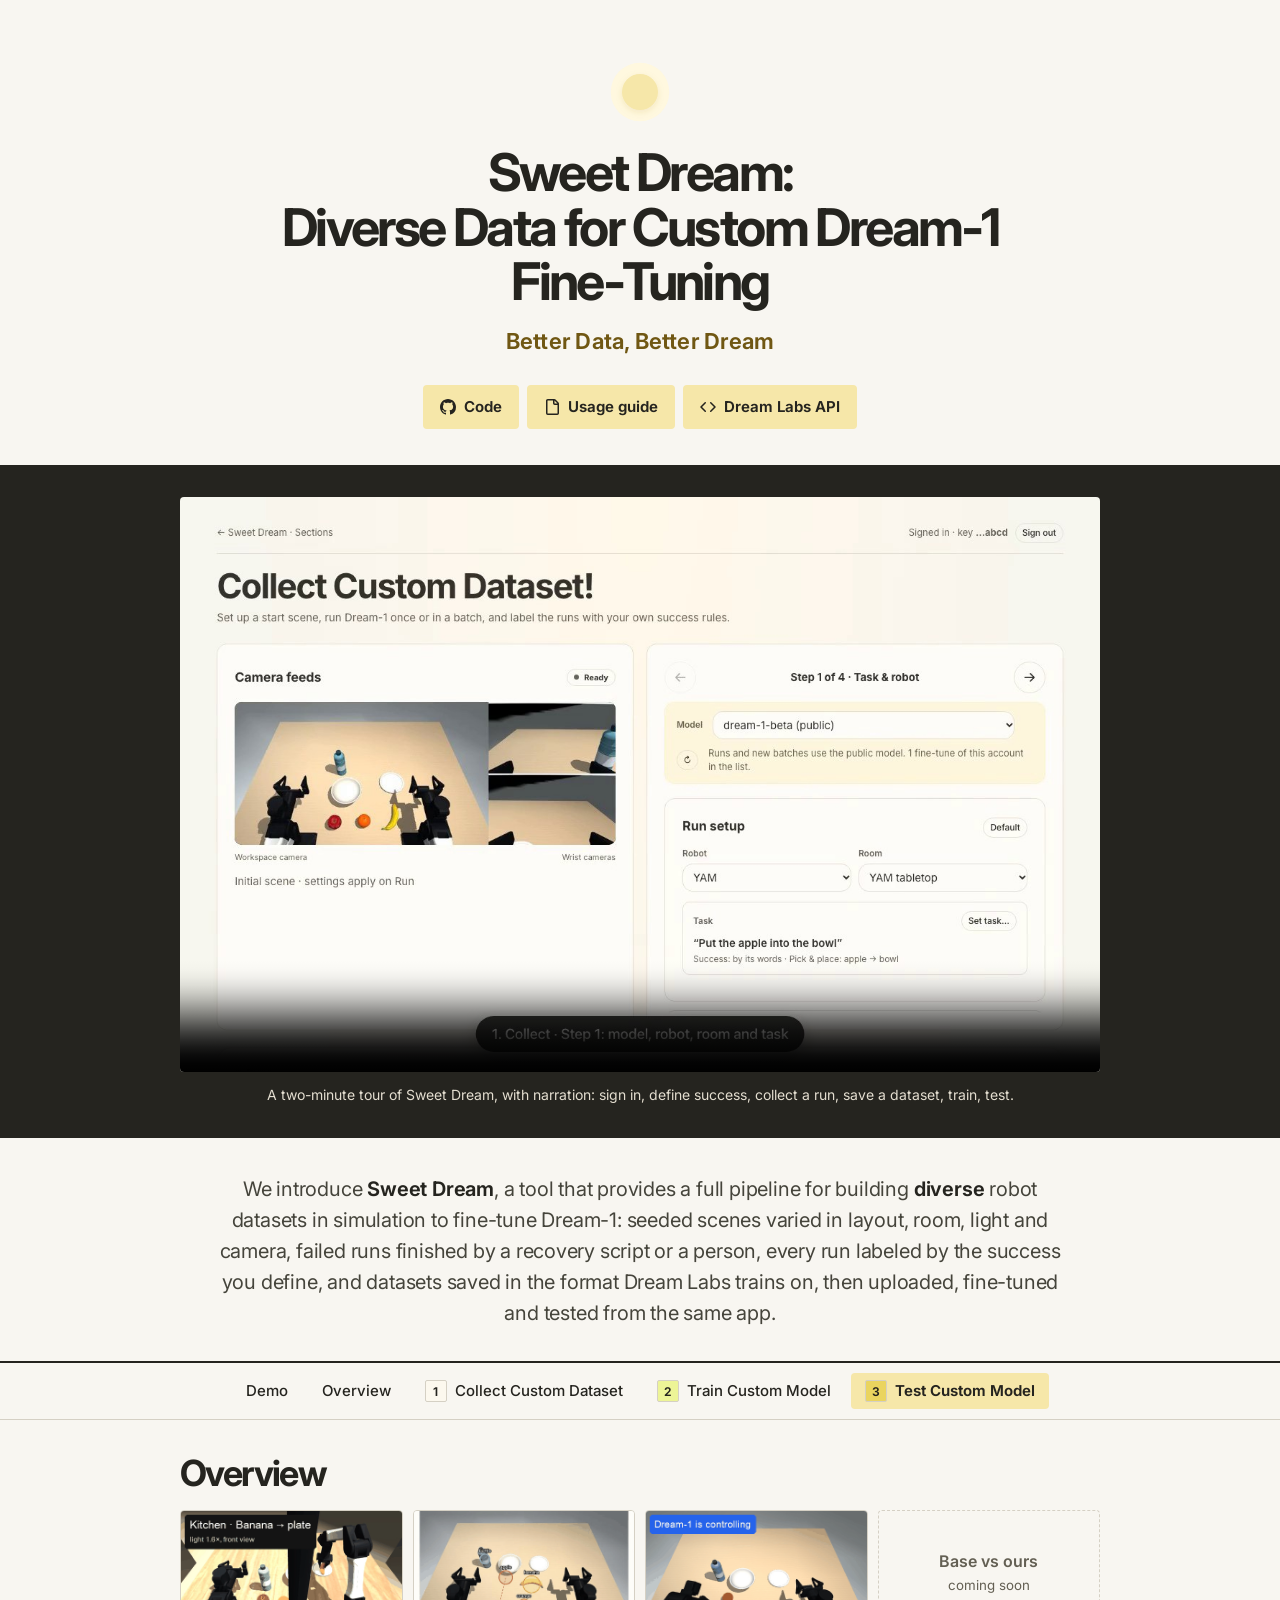
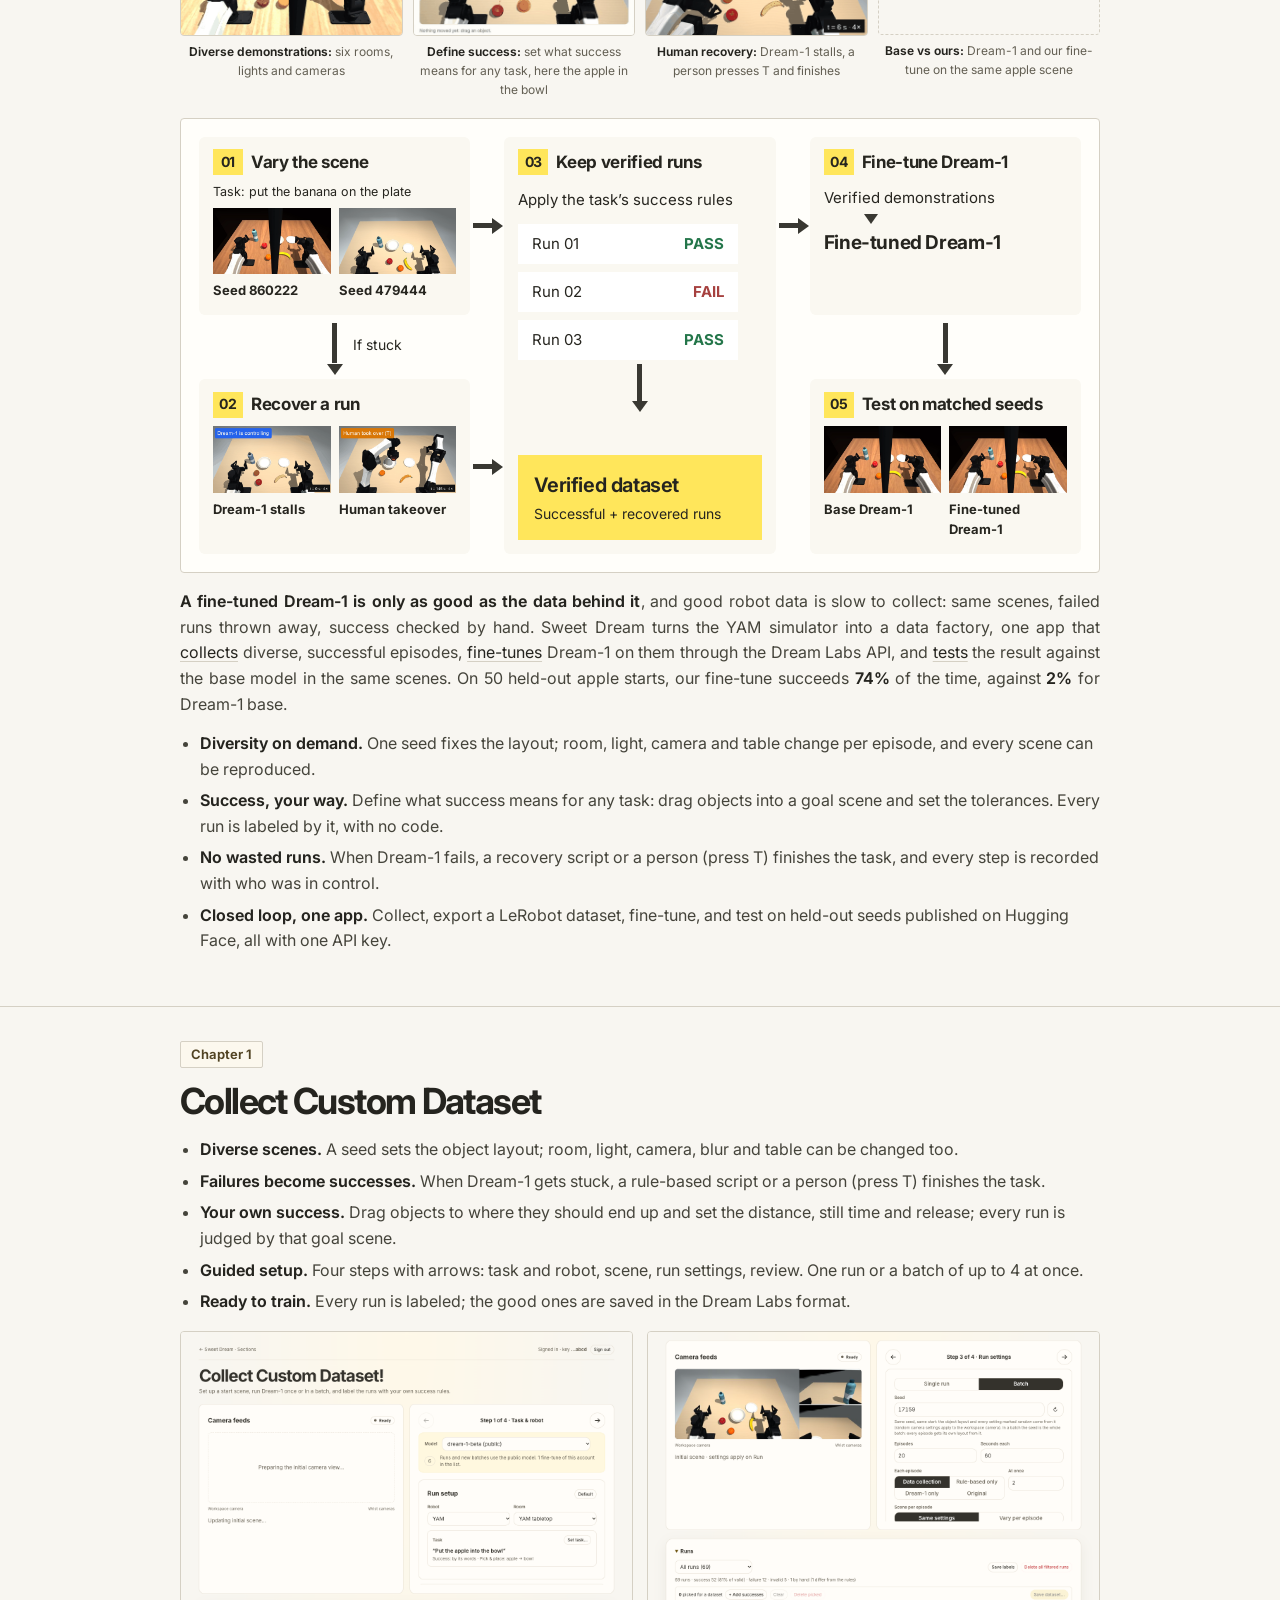
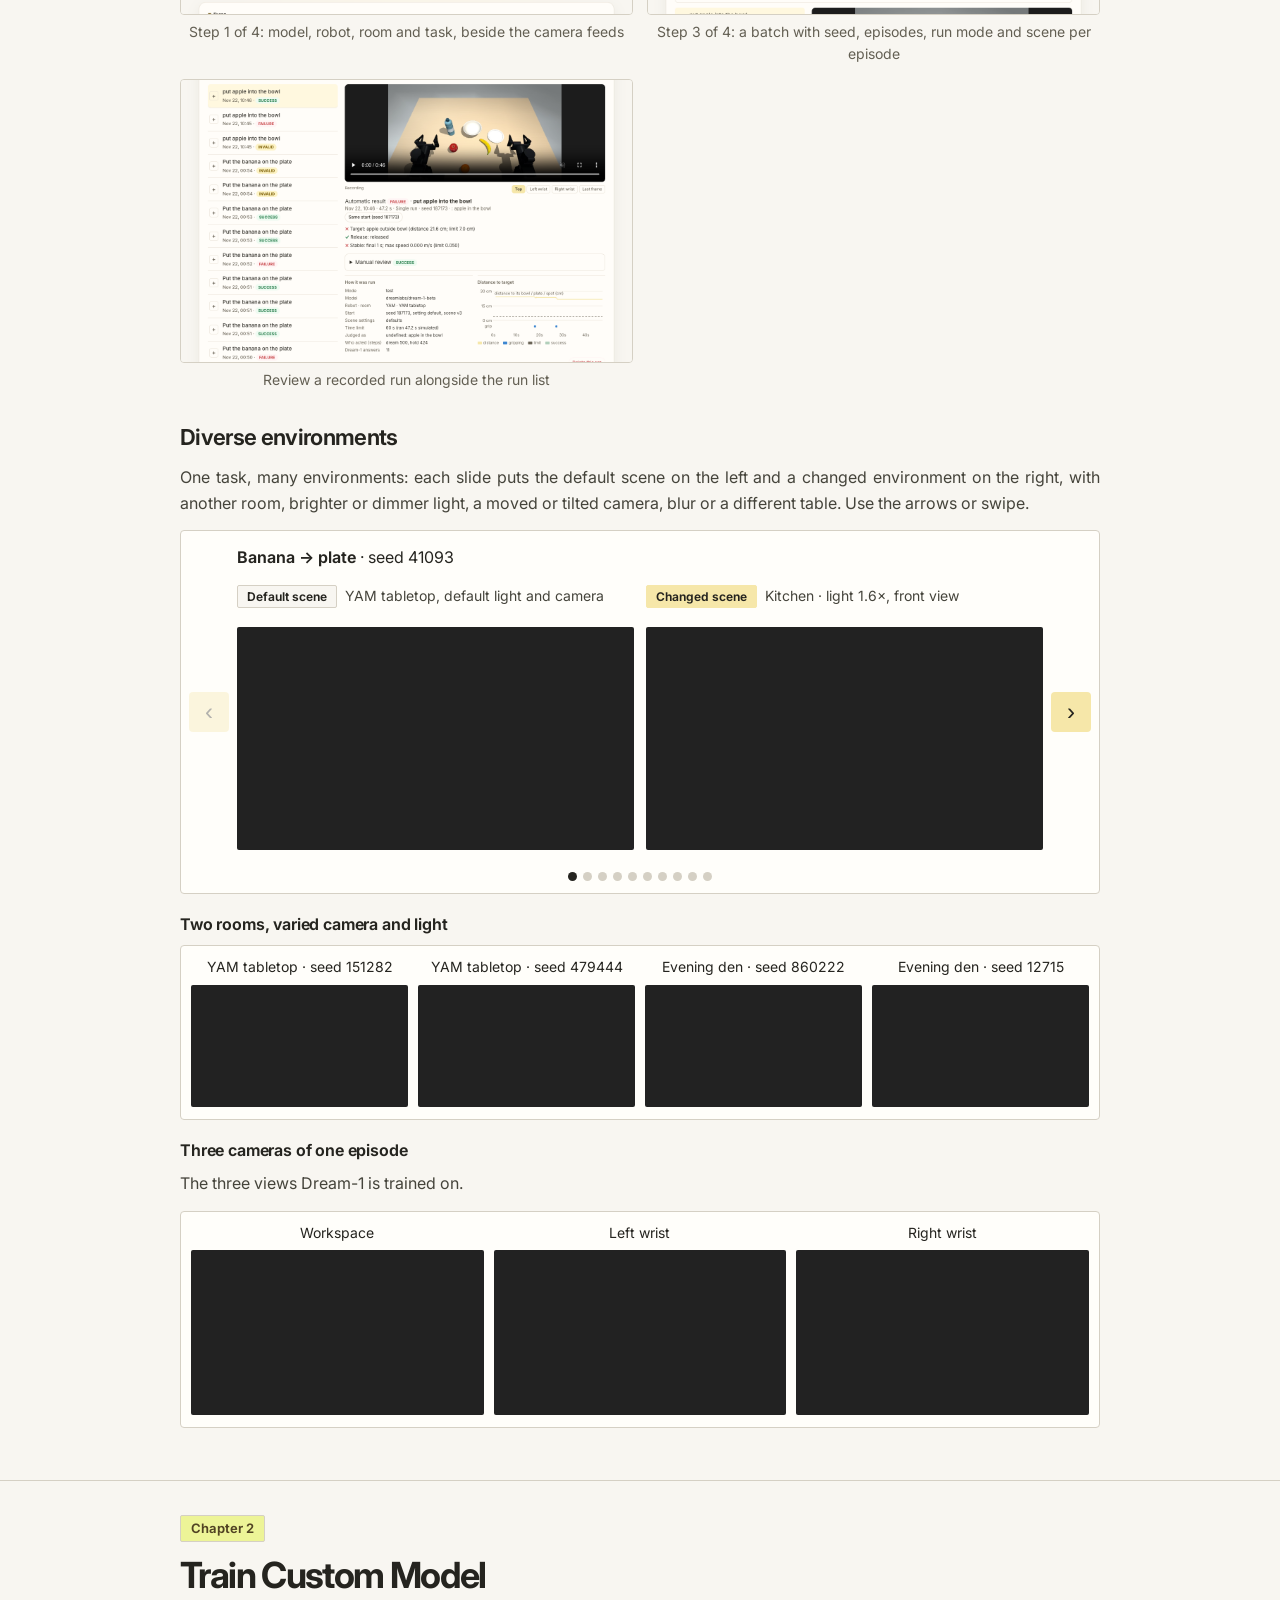
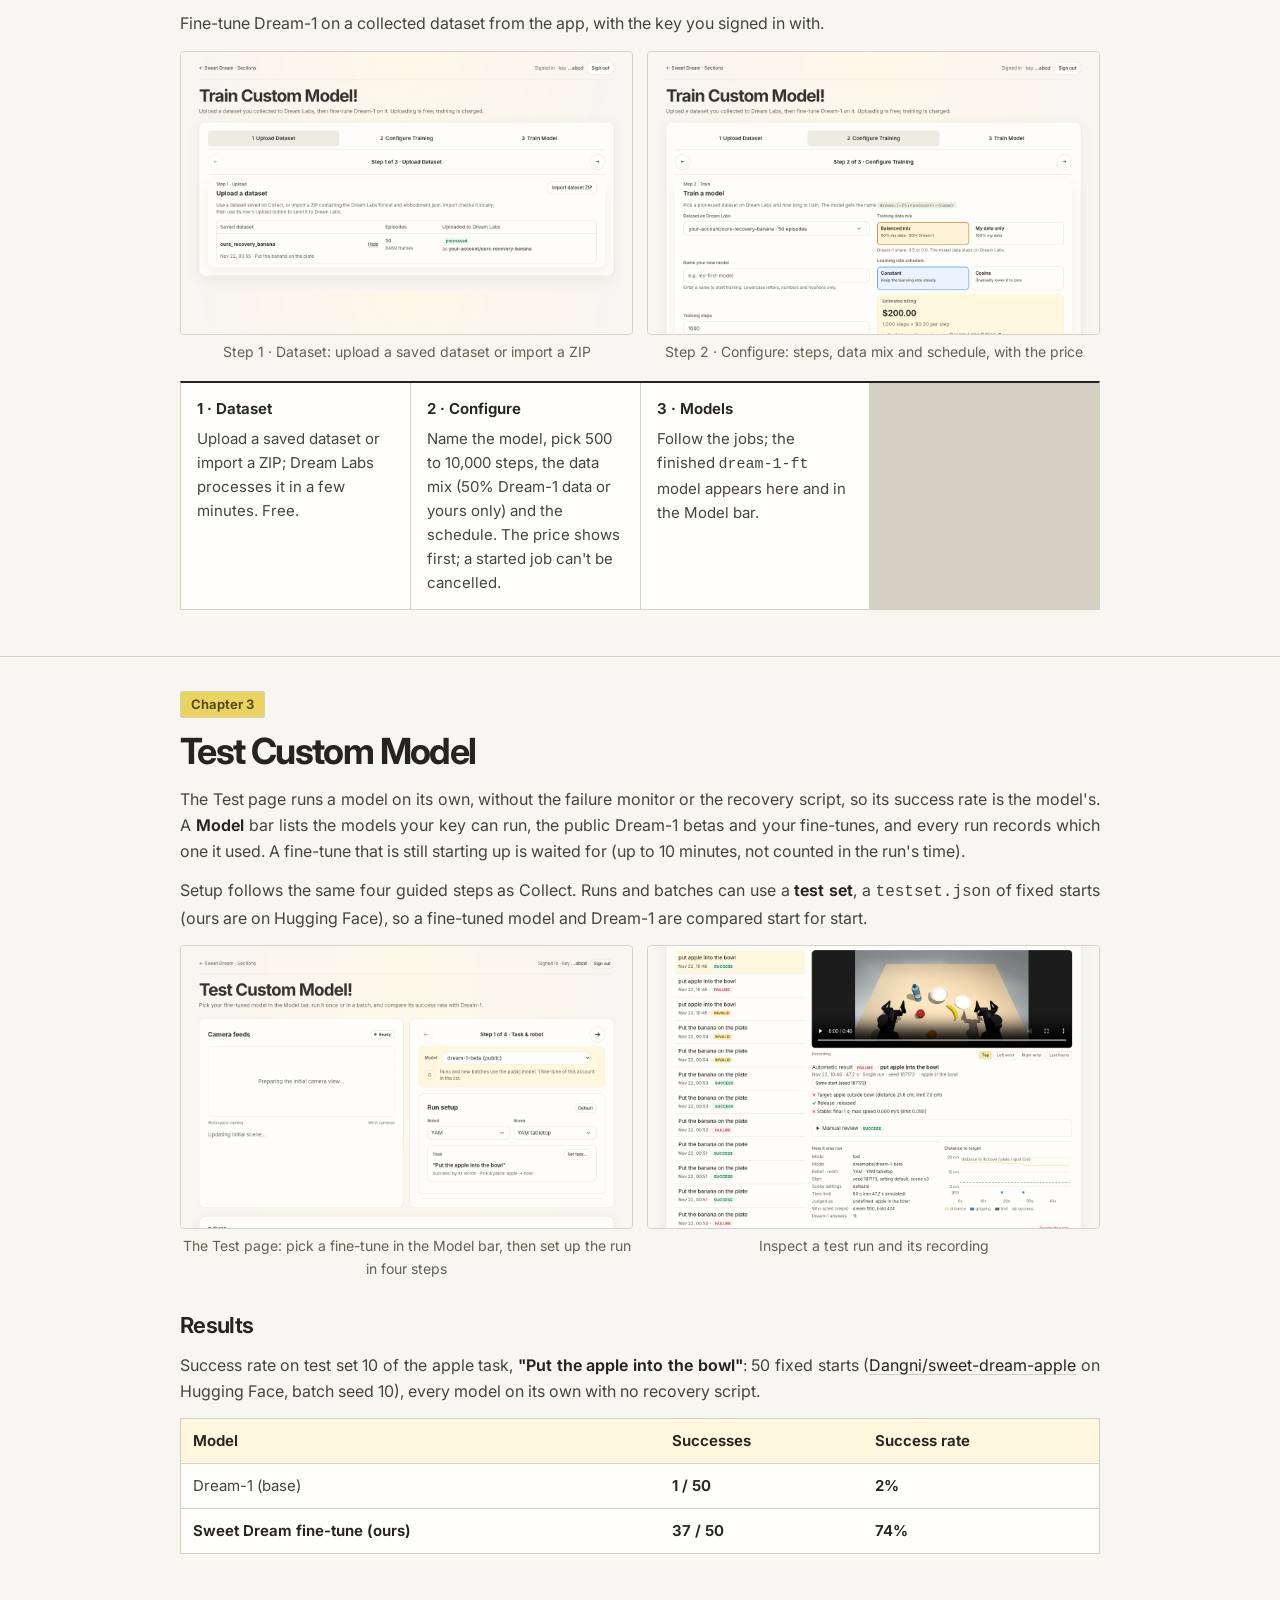
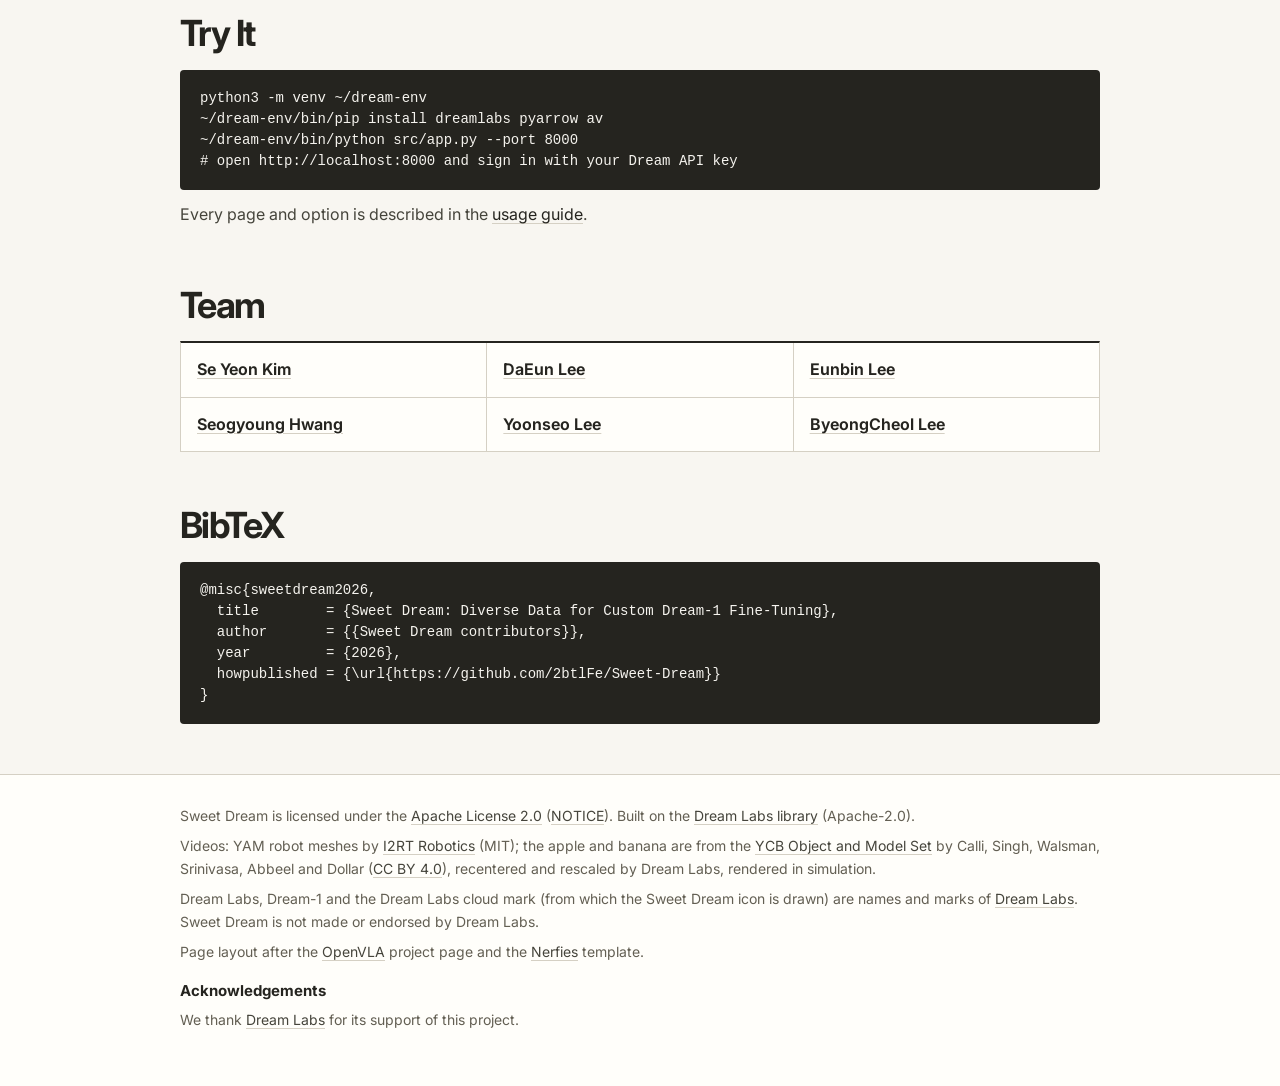
==== commit 6cfd4797: "The project page's overview is the method figure, and its slider speaks of diverse environments - Ov" ====
--- a/docs/index.html
+++ b/docs/index.html
@@ -121,6 +121,50 @@
   footer { margin-top: 40px; padding: 30px 0 48px; background: var(--white); border-top: 1px solid var(--rule); font-size: 14px; color: var(--ink-3); }
   footer p { margin: 0 0 8px; } footer h5 { margin: 16px 0 6px; font-size: 15px; color: var(--ink); }
   footer a { color: var(--ink-2); }
+  /* Method overview (from the "Sweet Dream v3 - Editable Method" slide): five cards in three columns, with arrows. */
+  .method { display: grid; grid-template-columns: minmax(0, 1fr) 34px minmax(0, 1fr) 34px minmax(0, 1fr);
+            grid-template-rows: auto 64px auto; align-items: stretch; color: #26251f; }
+  .m-card { background: #faf8f1; border-radius: 6px; padding: 12px 14px 14px; min-width: 0; }
+  .m-card h4 { display: flex; align-items: center; gap: 8px; margin: 0 0 8px; font-size: 17px; font-weight: 700; letter-spacing: -.02em; color: #26251f; }
+  .m-no { display: inline-grid; place-items: center; min-width: 30px; height: 26px; padding: 0 5px; background: #ffe65b; font-size: 14px; font-weight: 700; }
+  .m-task { margin: -2px 0 6px !important; font-size: 12.5px; text-align: left !important; }
+  .m-pair { display: grid; grid-template-columns: 1fr 1fr; gap: 8px; }
+  .m-pair figure { margin: 0; }
+  .m-pair img { width: 100%; aspect-ratio: 404 / 228; object-fit: cover; display: block; }
+  .m-pair figcaption { margin-top: 6px; font-size: 13px; font-weight: 700; }
+  .m-c1a { grid-area: 1 / 1; } .m-c1b { grid-area: 3 / 1; }
+  .m-c2 { grid-area: 1 / 3 / 4 / 4; display: flex; flex-direction: column; }
+  .m-c3a { grid-area: 1 / 5; } .m-c3b { grid-area: 3 / 5; }
+  .m-arrow { position: relative; display: grid; place-items: center; }
+  .m-arrow::before { content: ""; background: #393832; }
+  .m-arrow::after { content: ""; position: absolute; border: 8px solid transparent; }
+  .m-arrow.right::before { width: 20px; height: 5px; margin-right: 8px; }
+  .m-arrow.right::after { right: 1px; border-left: 11px solid #393832; border-right: 0; }
+  .m-arrow.down::before { width: 5px; height: 40px; margin-bottom: 8px; }
+  .m-arrow.down::after { bottom: 4px; border-top: 11px solid #393832; border-bottom: 0; }
+  .m-arrow.down span { position: absolute; left: calc(50% + 18px); top: 50%; transform: translateY(-60%); font-size: 14px; white-space: nowrap; }
+  .m-a1 { grid-area: 1 / 2; } .m-a2 { grid-area: 3 / 2; } .m-a3 { grid-area: 1 / 4; }
+  .m-down1 { grid-area: 2 / 1; } .m-down3 { grid-area: 2 / 5; }
+  .m-rule { margin: 4px 0 12px !important; font-size: 15px; text-align: left !important; }
+  .m-runs { list-style: none; margin: 0; padding: 0; display: grid; gap: 8px; }
+  .m-runs li { display: flex; justify-content: space-between; max-width: 220px; padding: 8px 14px; background: #fff; font-size: 15px; }
+  .m-runs .pass { color: #24764a; font-weight: 700; } .m-runs .fail { color: #a6413f; font-weight: 700; }
+  .m-c2 .m-arrow.down { height: 56px; }
+  .m-verified { margin-top: auto; background: #ffe65b; padding: 14px 16px; }
+  .m-verified b { display: block; font-size: 20px; letter-spacing: -.02em; }
+  .m-verified span { font-size: 14px; }
+  .m-ft { margin: 10px 0 0 !important; font-size: 15px; text-align: left !important; }
+  .m-ft-arrow { margin: 4px 0 4px 40px; width: 0; height: 0; border: 7px solid transparent; border-top: 10px solid #393832; border-bottom: 0; }
+  .m-ft-out { margin: 0 !important; font-size: 19px; font-weight: 700; letter-spacing: -.02em; text-align: left !important; }
+  @media (max-width: 760px) {
+    .method { grid-template-columns: minmax(0, 1fr); grid-template-rows: none; gap: 0; }
+    .method > * { grid-area: auto !important; }
+    .m-arrow.right { height: 34px; } .m-arrow.right::before { width: 5px; height: 16px; margin: 0 0 8px; }
+    .m-arrow.right::after { right: auto; bottom: 2px; border: 8px solid transparent; border-top: 11px solid #393832; border-bottom: 0; }
+    .m-down1, .m-down3 { height: 52px; }
+    .m-a2 { display: none; }
+    .m-c2 .m-verified { margin-top: 0; }
+  }
 </style>
 </head>
 <body>
@@ -178,34 +222,52 @@
       <figure class="screen"><div class="gif-soon" role="img" aria-label="Apple task: Dream-1 base and our fine-tune side by side, coming soon">Base vs ours<br><small>coming soon</small></div><figcaption><b>Base vs ours:</b> Dream-1 and our fine-tune on the same apple scene</figcaption></figure>
     </div>
     <div class="figure">
-      <svg viewBox="0 0 1000 300" role="img" aria-labelledby="pipeTitle">
-        <title id="pipeTitle">Pipeline: seeded scenes, Dream-1 runs with failure monitor and recovery, success rules, dataset, fine-tune, test</title>
-        <defs><marker id="arrow" viewBox="0 0 10 10" refX="9" refY="5" markerWidth="8" markerHeight="8" orient="auto-start-reverse"><path d="M0 0L10 5L0 10z" fill="#25241f"/></marker></defs>
-        <g font-family="Inter, sans-serif" font-size="17" fill="#25241f" text-anchor="middle">
-          <rect x="10" y="40" width="160" height="96" rx="4" fill="#fffefa" stroke="#d5d0c4"/>
-          <text x="90" y="80" font-weight="600">Seeded scenes</text><text x="90" y="104" font-size="14" fill="#635f53">layout, camera,</text><text x="90" y="122" font-size="14" fill="#635f53">light, room</text>
-          <rect x="215" y="40" width="190" height="96" rx="4" fill="#fcf8ee" stroke="#d5d0c4"/>
-          <text x="310" y="80" font-weight="600">Dream-1 runs</text><text x="310" y="104" font-size="14" fill="#635f53">single or batch,</text><text x="310" y="122" font-size="14" fill="#635f53">up to 4 at once</text>
-          <rect x="215" y="190" width="190" height="96" rx="4" fill="#fff8df" stroke="#eed889"/>
-          <text x="310" y="228" font-weight="600">Failure monitor</text><text x="310" y="252" font-size="14" fill="#635f53">→ rule-based</text><text x="310" y="270" font-size="14" fill="#635f53">recovery script</text>
-          <rect x="450" y="40" width="160" height="96" rx="4" fill="#fffefa" stroke="#d5d0c4"/>
-          <text x="530" y="80" font-weight="600">Success rules</text><text x="530" y="104" font-size="14" fill="#635f53">+ hand labels,</text><text x="530" y="122" font-size="14" fill="#635f53">pick the runs</text>
-          <rect x="655" y="40" width="150" height="96" rx="4" fill="#fffefa" stroke="#d5d0c4"/>
-          <text x="730" y="80" font-weight="600">Dataset</text><text x="730" y="104" font-size="14" fill="#635f53">LeRobot v2.1,</text><text x="730" y="122" font-size="14" fill="#635f53">checked</text>
-          <rect x="850" y="40" width="140" height="96" rx="4" fill="#edf497" stroke="#d5d0c4"/>
-          <text x="920" y="80" font-weight="600">Fine-tune</text><text x="920" y="104" font-size="14" fill="#635f53">upload, train</text><text x="920" y="122" font-size="14" fill="#635f53">on Dream Labs</text>
-          <rect x="850" y="190" width="140" height="96" rx="4" fill="#ead45f" stroke="#d5bd45"/>
-          <text x="920" y="230" font-weight="600">Test</text><text x="920" y="254" font-size="14" fill="#635f53">same scenes,</text><text x="920" y="272" font-size="14" fill="#635f53">vs Dream-1</text>
-        </g>
-        <g stroke="#25241f" stroke-width="2.4" fill="none" marker-end="url(#arrow)">
-          <path d="M172 88H211"/><path d="M407 88H446"/><path d="M612 88H651"/><path d="M807 88H846"/><path d="M920 138V186"/>
-          <path d="M290 138V186" stroke-dasharray="6 5"/><path d="M330 188V140" stroke-dasharray="6 5"/>
-          <path d="M848 214H396V140" stroke-dasharray="6 5"/>
-        </g>
-        <g font-family="Inter, sans-serif" font-size="13" fill="#635f53">
-          <text x="236" y="166">fails</text><text x="338" y="166">recovers</text><text x="560" y="206">the new model goes back into the runs</text>
-        </g>
-      </svg>
+      <div class="method" role="group" aria-label="Method: vary the scene, recover a run, keep verified runs, fine-tune Dream-1, test on matched seeds">
+        <section class="m-card m-c1a">
+          <h4><span class="m-no">01</span>Vary the scene</h4>
+          <p class="m-task">Task: put the banana on the plate</p>
+          <div class="m-pair">
+            <figure><img src="assets/method/vary-seed860222.png" alt="The banana task in a wooden-table room, seed 860222" loading="lazy"><figcaption>Seed 860222</figcaption></figure>
+            <figure><img src="assets/method/vary-seed479444.png" alt="The banana task on the YAM tabletop, seed 479444" loading="lazy"><figcaption>Seed 479444</figcaption></figure>
+          </div>
+        </section>
+        <div class="m-arrow down m-down1" aria-hidden="true"><span>If stuck</span></div>
+        <section class="m-card m-c1b">
+          <h4><span class="m-no">02</span>Recover a run</h4>
+          <div class="m-pair">
+            <figure><img src="assets/method/recover-dream1-stalls.png" alt="Dream-1 is controlling the arms and stalls" loading="lazy"><figcaption>Dream-1 stalls</figcaption></figure>
+            <figure><img src="assets/method/recover-human-takeover.png" alt="A human took over with T and finishes the task" loading="lazy"><figcaption>Human takeover</figcaption></figure>
+          </div>
+        </section>
+        <div class="m-arrow right m-a1" aria-hidden="true"></div>
+        <div class="m-arrow right m-a2" aria-hidden="true"></div>
+        <section class="m-card m-c2">
+          <h4><span class="m-no">03</span>Keep verified runs</h4>
+          <p class="m-rule">Apply the task’s success rules</p>
+          <ul class="m-runs">
+            <li>Run 01 <span class="pass">PASS</span></li>
+            <li>Run 02 <span class="fail">FAIL</span></li>
+            <li>Run 03 <span class="pass">PASS</span></li>
+          </ul>
+          <div class="m-arrow down" aria-hidden="true"></div>
+          <div class="m-verified"><b>Verified dataset</b><span>Successful + recovered runs</span></div>
+        </section>
+        <div class="m-arrow right m-a3" aria-hidden="true"></div>
+        <section class="m-card m-c3a">
+          <h4><span class="m-no">04</span>Fine-tune Dream-1</h4>
+          <p class="m-ft">Verified demonstrations</p>
+          <div class="m-ft-arrow" aria-hidden="true"></div>
+          <p class="m-ft-out">Fine-tuned Dream-1</p>
+        </section>
+        <div class="m-arrow down m-down3" aria-hidden="true"></div>
+        <section class="m-card m-c3b">
+          <h4><span class="m-no">05</span>Test on matched seeds</h4>
+          <div class="m-pair">
+            <figure><img src="assets/method/vary-seed860222.png" alt="Base Dream-1 on the matched seed" loading="lazy"><figcaption>Base Dream-1</figcaption></figure>
+            <figure><img src="assets/method/vary-seed860222.png" alt="Fine-tuned Dream-1 on the same seed" loading="lazy"><figcaption>Fine-tuned Dream-1</figcaption></figure>
+          </div>
+        </section>
+      </div>
     </div>
     <p><b>A fine-tuned Dream-1 is only as good as the data behind it</b>, and good robot data is slow to collect: same
       scenes, failed runs thrown away, success checked by hand. Sweet Dream turns the YAM simulator into a data factory,
@@ -244,11 +306,12 @@
       <figure class="screen"><img src="assets/screens/05-collect-run.png" alt="Review a recorded run alongside the run list" loading="lazy"><figcaption>Review a recorded run alongside the run list</figcaption></figure>
     </div>
 
-    <h4 class="title">Same seed, a different environment</h4>
-    <p>Same task and seed: the default scene on the left, a changed one on the right. Use the arrows or swipe.</p>
+    <h3 class="title">Diverse environments</h3>
+    <p>One task, many environments: each slide puts the default scene on the left and a changed environment on the right,
+      with another room, brighter or dimmer light, a moved or tilted camera, blur or a different table. Use the arrows or swipe.</p>
     <div class="pairs" id="pairs">
       <button class="pair-nav prev" type="button" aria-label="Previous">‹</button>
-      <div class="pair-track" tabindex="0" aria-label="Default and changed scenes, ten seeds">
+      <div class="pair-track" tabindex="0" aria-label="Default and changed environments, ten pairs">
         <div class="pair-slide" data-i="1">
           <p class="pair-title"><b>Banana → plate</b> · seed 41093</p>
           <div class="pair-videos">
@@ -466,7 +529,7 @@
   const root = document.getElementById("pairs"); if (!root) return;
   const track = root.querySelector(".pair-track"), slides = [...root.querySelectorAll(".pair-slide")];
   const dots = root.querySelector(".pair-dots"), prev = root.querySelector(".prev"), next = root.querySelector(".next");
-  slides.forEach((_, i) => { const b = document.createElement("button"); b.type = "button"; b.setAttribute("aria-label", `Seed ${i + 1}`); b.onclick = () => go(i); dots.append(b); });
+  slides.forEach((_, i) => { const b = document.createElement("button"); b.type = "button"; b.setAttribute("aria-label", `Environment ${i + 1}`); b.onclick = () => go(i); dots.append(b); });
   let current = -1;
   function show(i) {
     if (i === current) return; current = i;
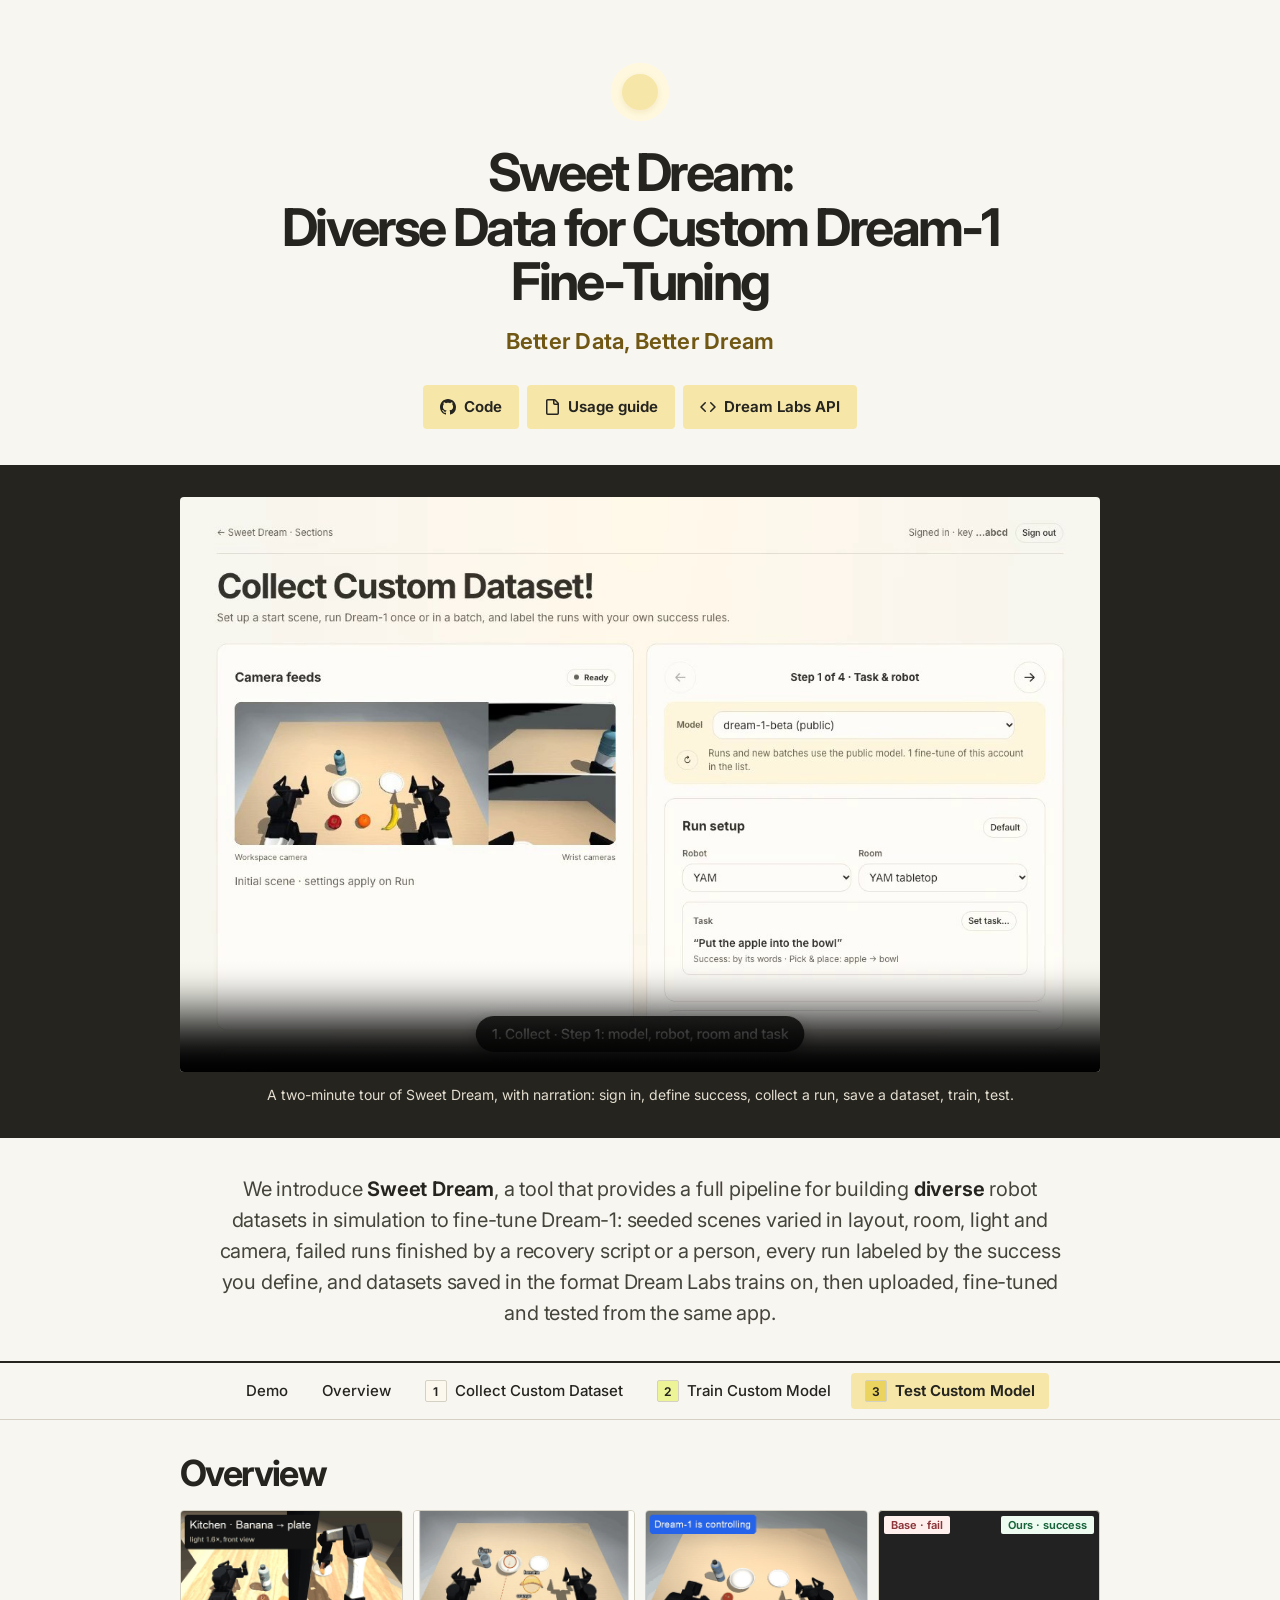
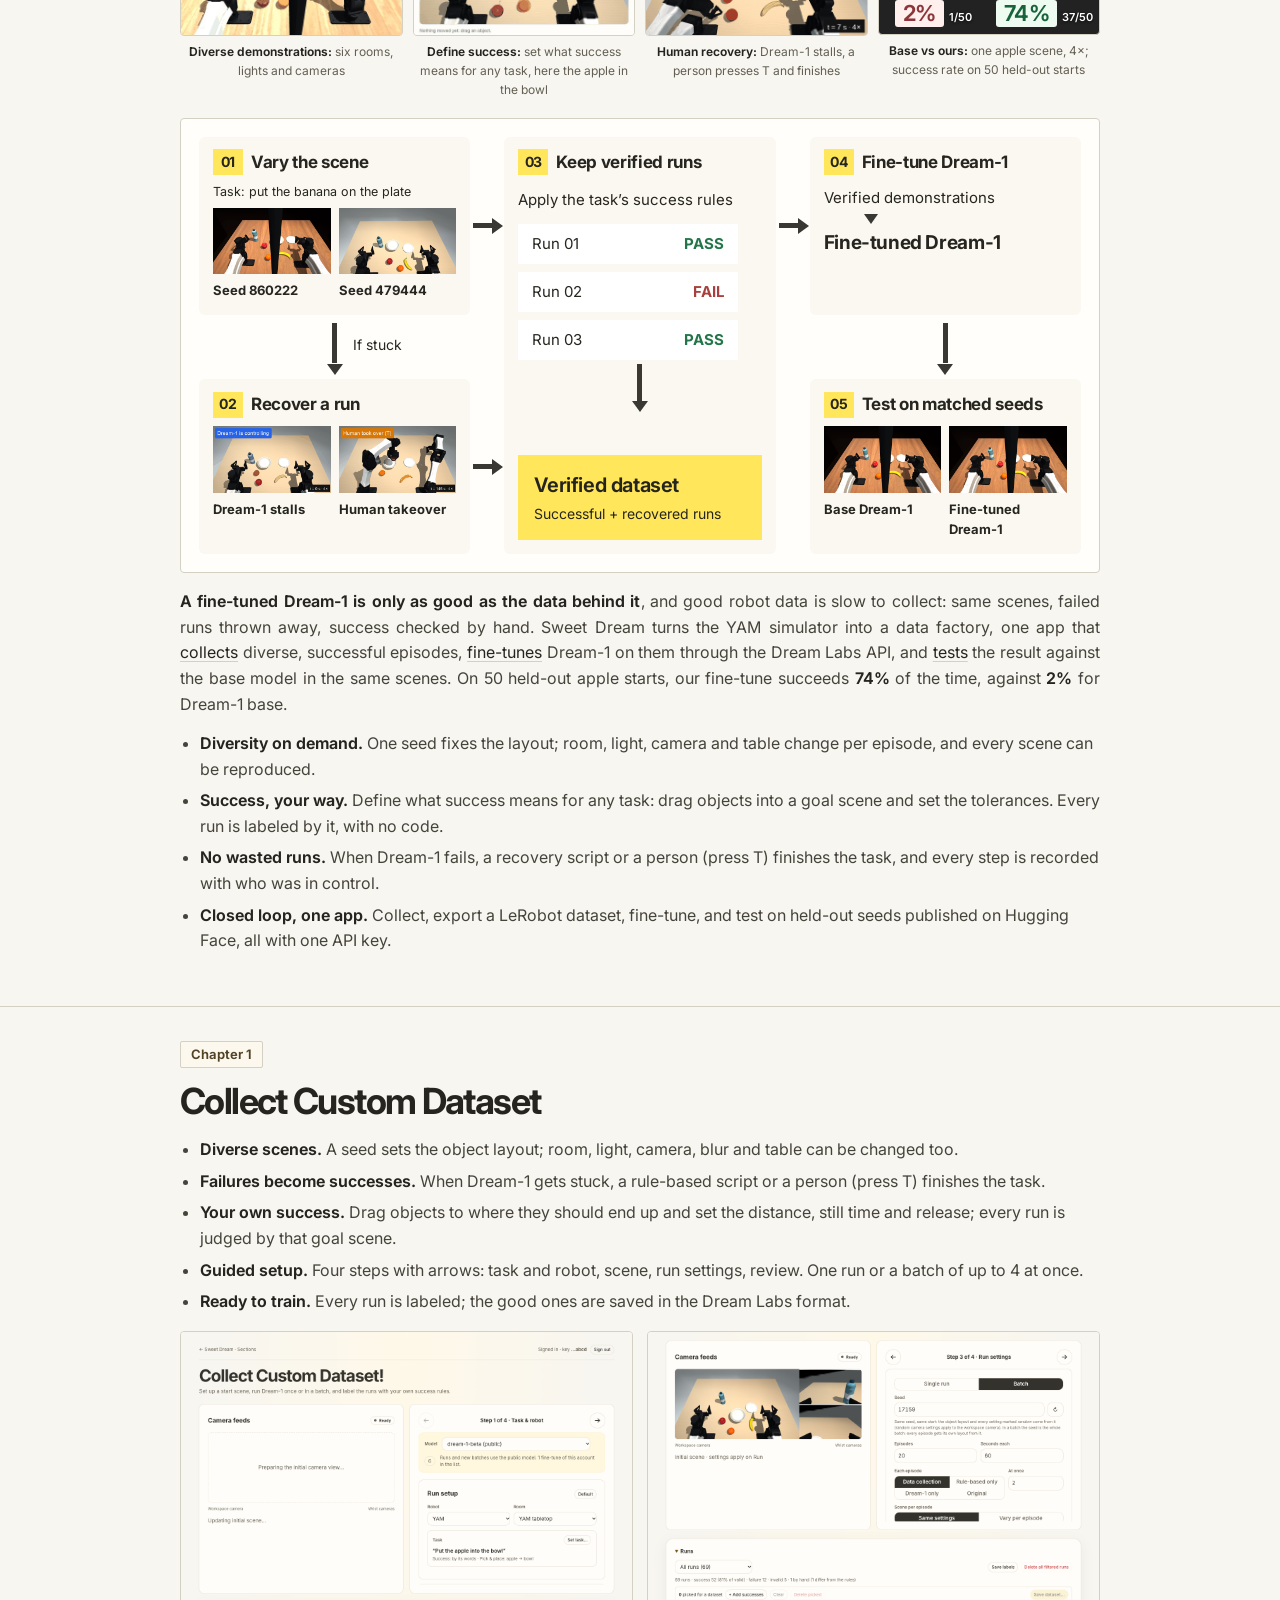
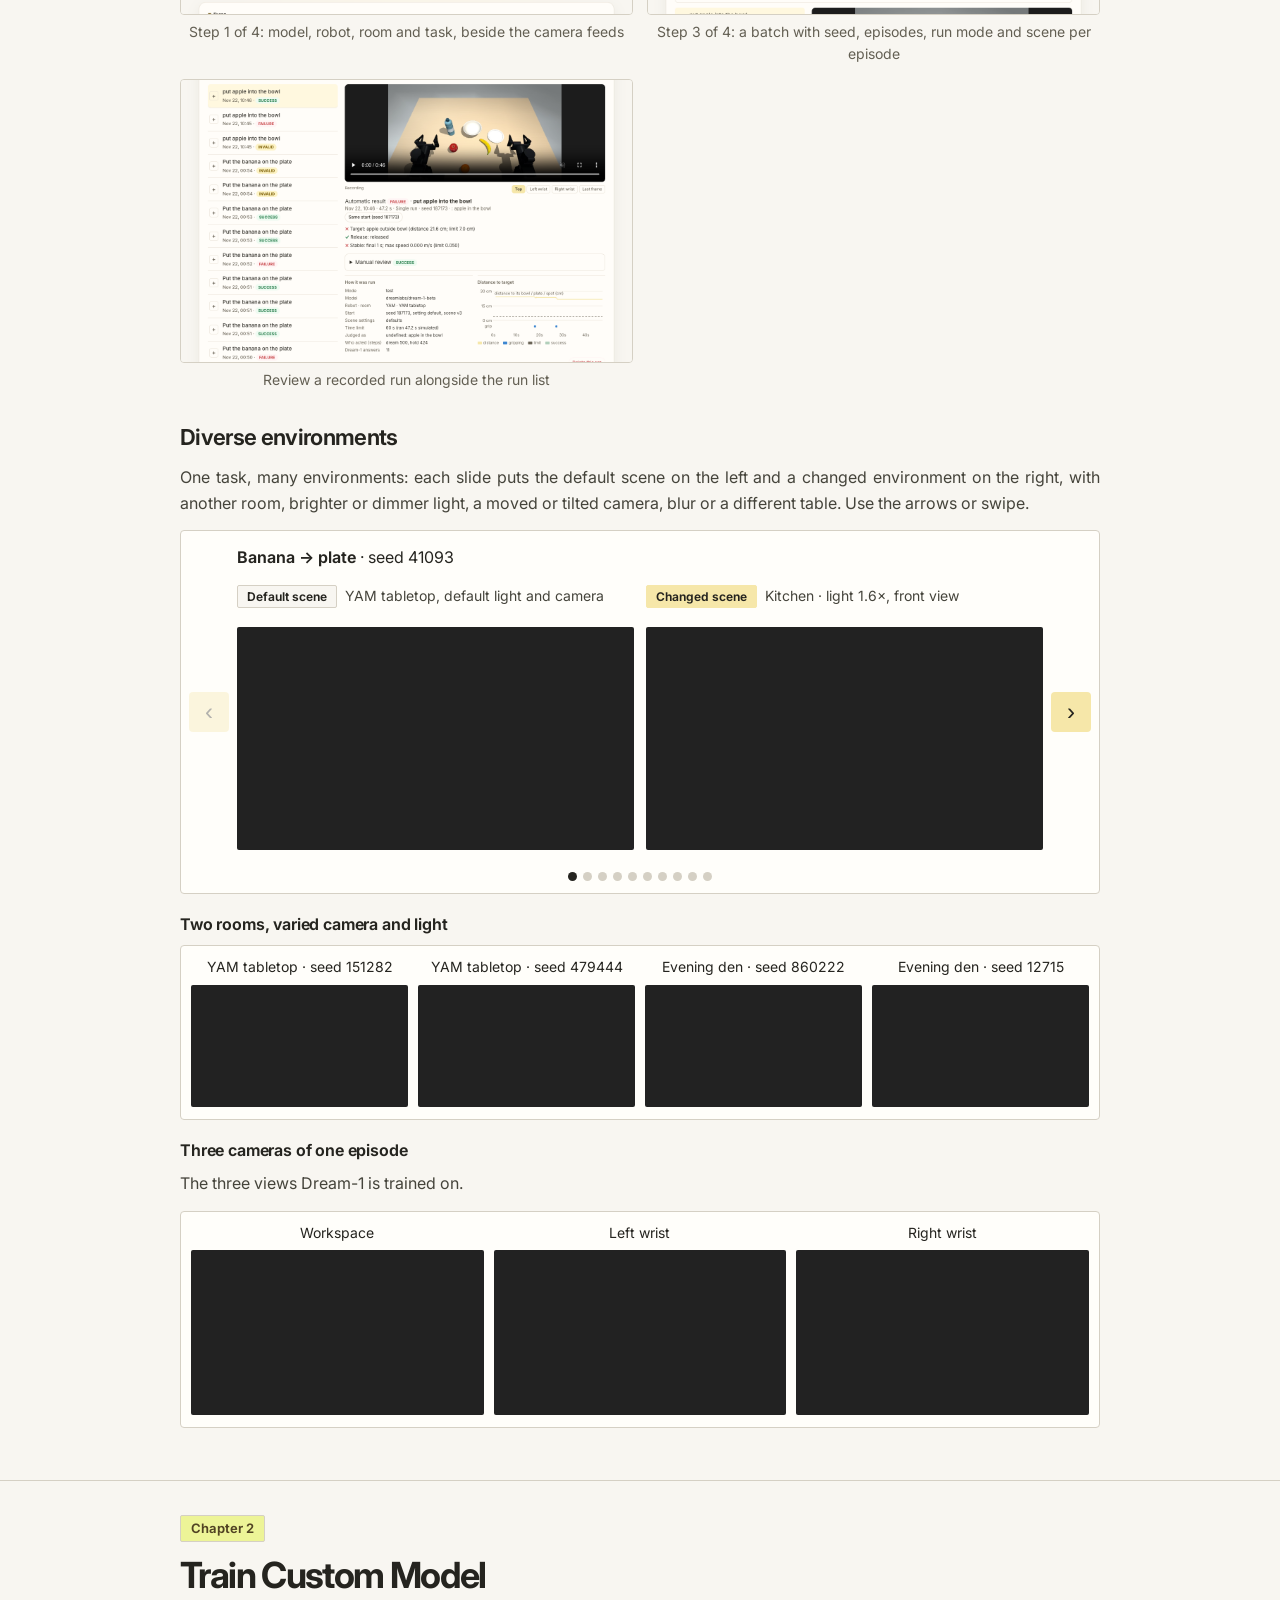
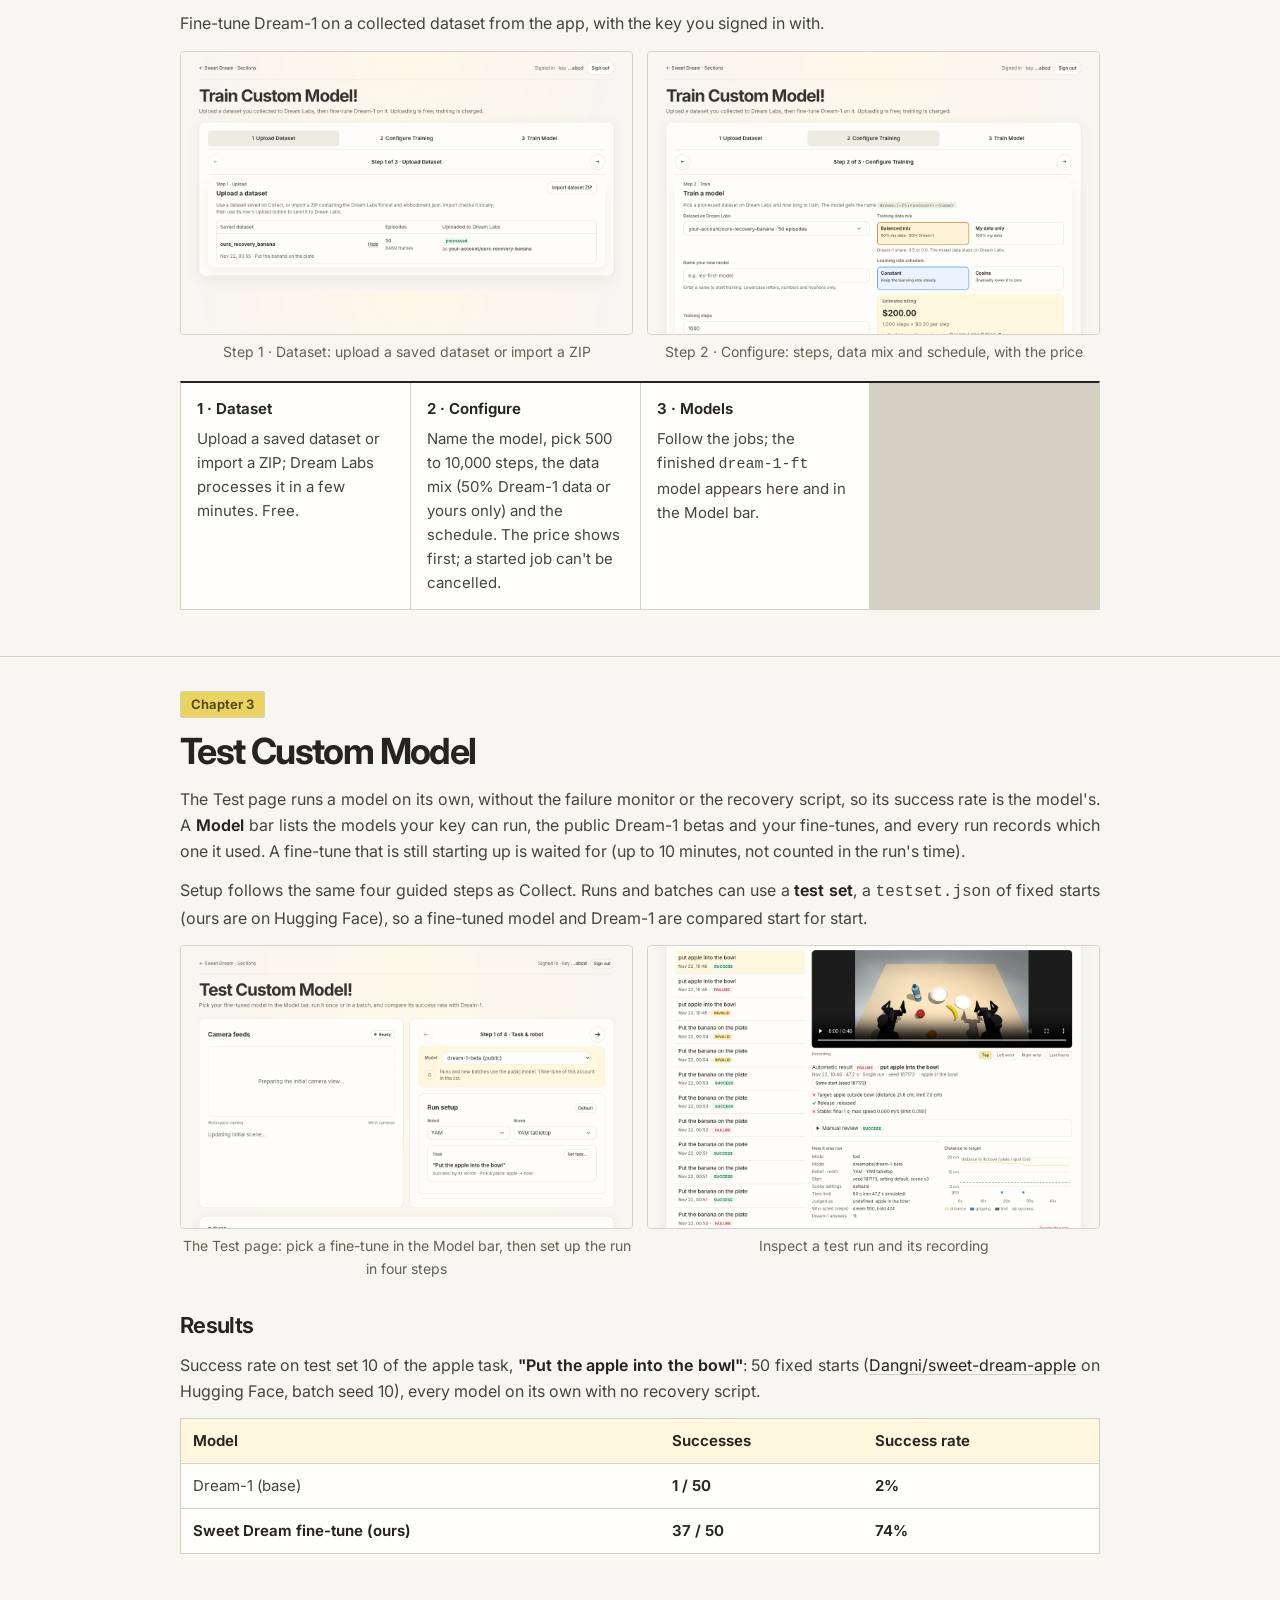
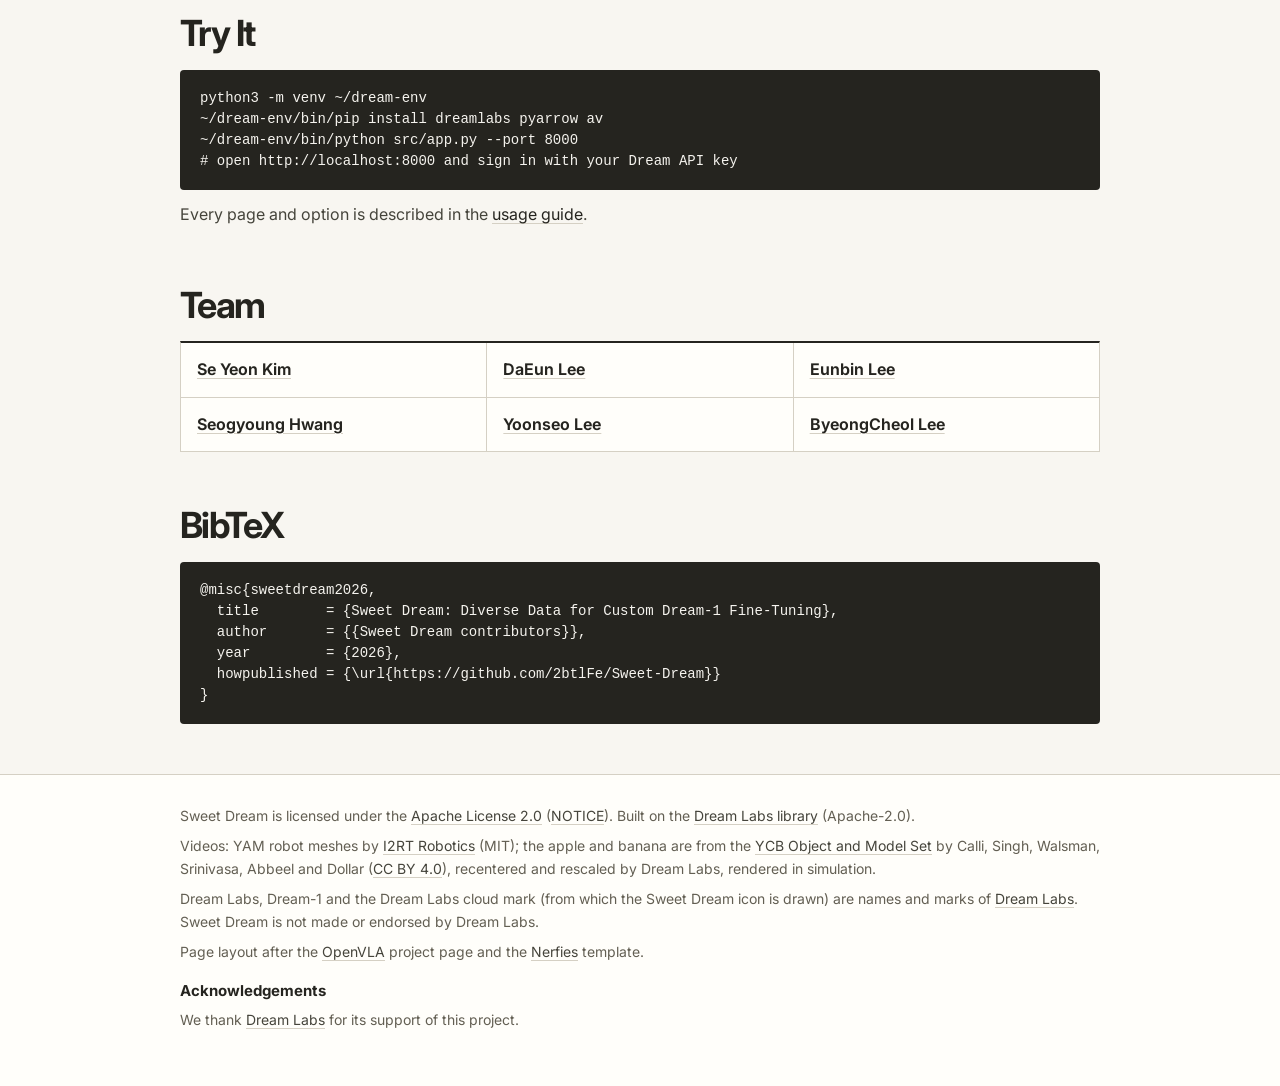
==== commit 5230211a: "Base vs ours on the project page: the failed and the successful apple run side by side The overview'" ====
--- a/docs/index.html
+++ b/docs/index.html
@@ -82,6 +82,16 @@
   .screens.four figcaption { font-size: 12px; }
   .gif-soon { aspect-ratio: 16 / 9; display: grid; place-content: center; text-align: center; border: 1.5px dashed #d5d0c4; border-radius: 4px; color: #635f53; font-weight: 600; }
   .gif-soon small { font-weight: 400; }
+  .vs { position: relative; }
+  .vs video { border: 1px solid var(--rule); border-radius: var(--radius); object-fit: cover; }
+  .vs-tag { position: absolute; top: 6px; padding: 1px 7px; border-radius: 2px; font-size: 11px; font-weight: 650; line-height: 1.5; }
+  .vs-tag.fail { left: 6px; background: #fff0ee; color: #8d363a; }
+  .vs-tag.ok { right: 6px; background: #eefbf1; color: #17643a; }
+  .vs-rate { position: absolute; bottom: 8px; width: 50%; display: flex; justify-content: center; align-items: baseline; gap: 5px;
+             pointer-events: none; font-size: 11px; font-weight: 600; color: #fff; text-shadow: 0 1px 3px rgb(0 0 0 / 70%); }
+  .vs-rate b { padding: 0 8px; border-radius: 3px; font-size: 22px; line-height: 1.25; letter-spacing: -.02em; text-shadow: none; }
+  .vs-rate.fail { left: 0; } .vs-rate.fail b { background: #fff0ee; color: #8d363a; }
+  .vs-rate.ok { right: 0; } .vs-rate.ok b { background: #eefbf1; color: #17643a; }
   @media (max-width: 760px) { .screens.four { grid-template-columns: repeat(2, minmax(0, 1fr)); } }
   .screens.one { grid-template-columns: minmax(0, 1fr); max-width: 760px; margin-left: auto; margin-right: auto; }
   @media (max-width: 760px) { .screens { grid-template-columns: minmax(0, 1fr); } }
@@ -219,7 +229,7 @@
       <figure class="screen"><img src="assets/gifs/diverse-scenes.gif" alt="One view cutting through six collected runs: Kitchen, Sunny apartment, Cottage, Walnut study, Evening den and YAM tabletop, each with its own light and camera" loading="lazy"><figcaption><b>Diverse demonstrations:</b> six rooms, lights and cameras</figcaption></figure>
       <figure class="screen"><img src="assets/gifs/define-success.gif" alt="The Task dialog: the apple is dragged into the bowl in the goal scene, then distance, still time and release are set" loading="lazy"><figcaption><b>Define success:</b> set what success means for any task, here the apple in the bowl</figcaption></figure>
       <figure class="screen"><img src="assets/gifs/human-takeover.gif" alt="Dream-1 reaches toward the apple and stalls; a human takes over with T, picks up the apple and puts it into the bowl" loading="lazy"><figcaption><b>Human recovery:</b> Dream-1 stalls, a person presses T and finishes</figcaption></figure>
-      <figure class="screen"><div class="gif-soon" role="img" aria-label="Apple task: Dream-1 base and our fine-tune side by side, coming soon">Base vs ours<br><small>coming soon</small></div><figcaption><b>Base vs ours:</b> Dream-1 and our fine-tune on the same apple scene</figcaption></figure>
+      <figure class="screen"><div class="vs"><video src="assets/videos/base-vs-ours.mp4" autoplay muted loop playsinline aria-label="The same apple scene split down the middle: on the left Dream-1 base misses the apple, on the right our fine-tune puts it into the bowl"></video><span class="vs-tag fail">Base · fail</span><span class="vs-tag ok">Ours · success</span><span class="vs-rate fail" aria-label="Dream-1 base: 2% success, 1 of 50"><b>2%</b> 1/50</span><span class="vs-rate ok" aria-label="Ours: 74% success, 37 of 50"><b>74%</b> 37/50</span></div><figcaption><b>Base vs ours:</b> one apple scene, 4×; success rate on 50 held-out starts</figcaption></figure>
     </div>
     <div class="figure">
       <div class="method" role="group" aria-label="Method: vary the scene, recover a run, keep verified runs, fine-tune Dream-1, test on matched seeds">
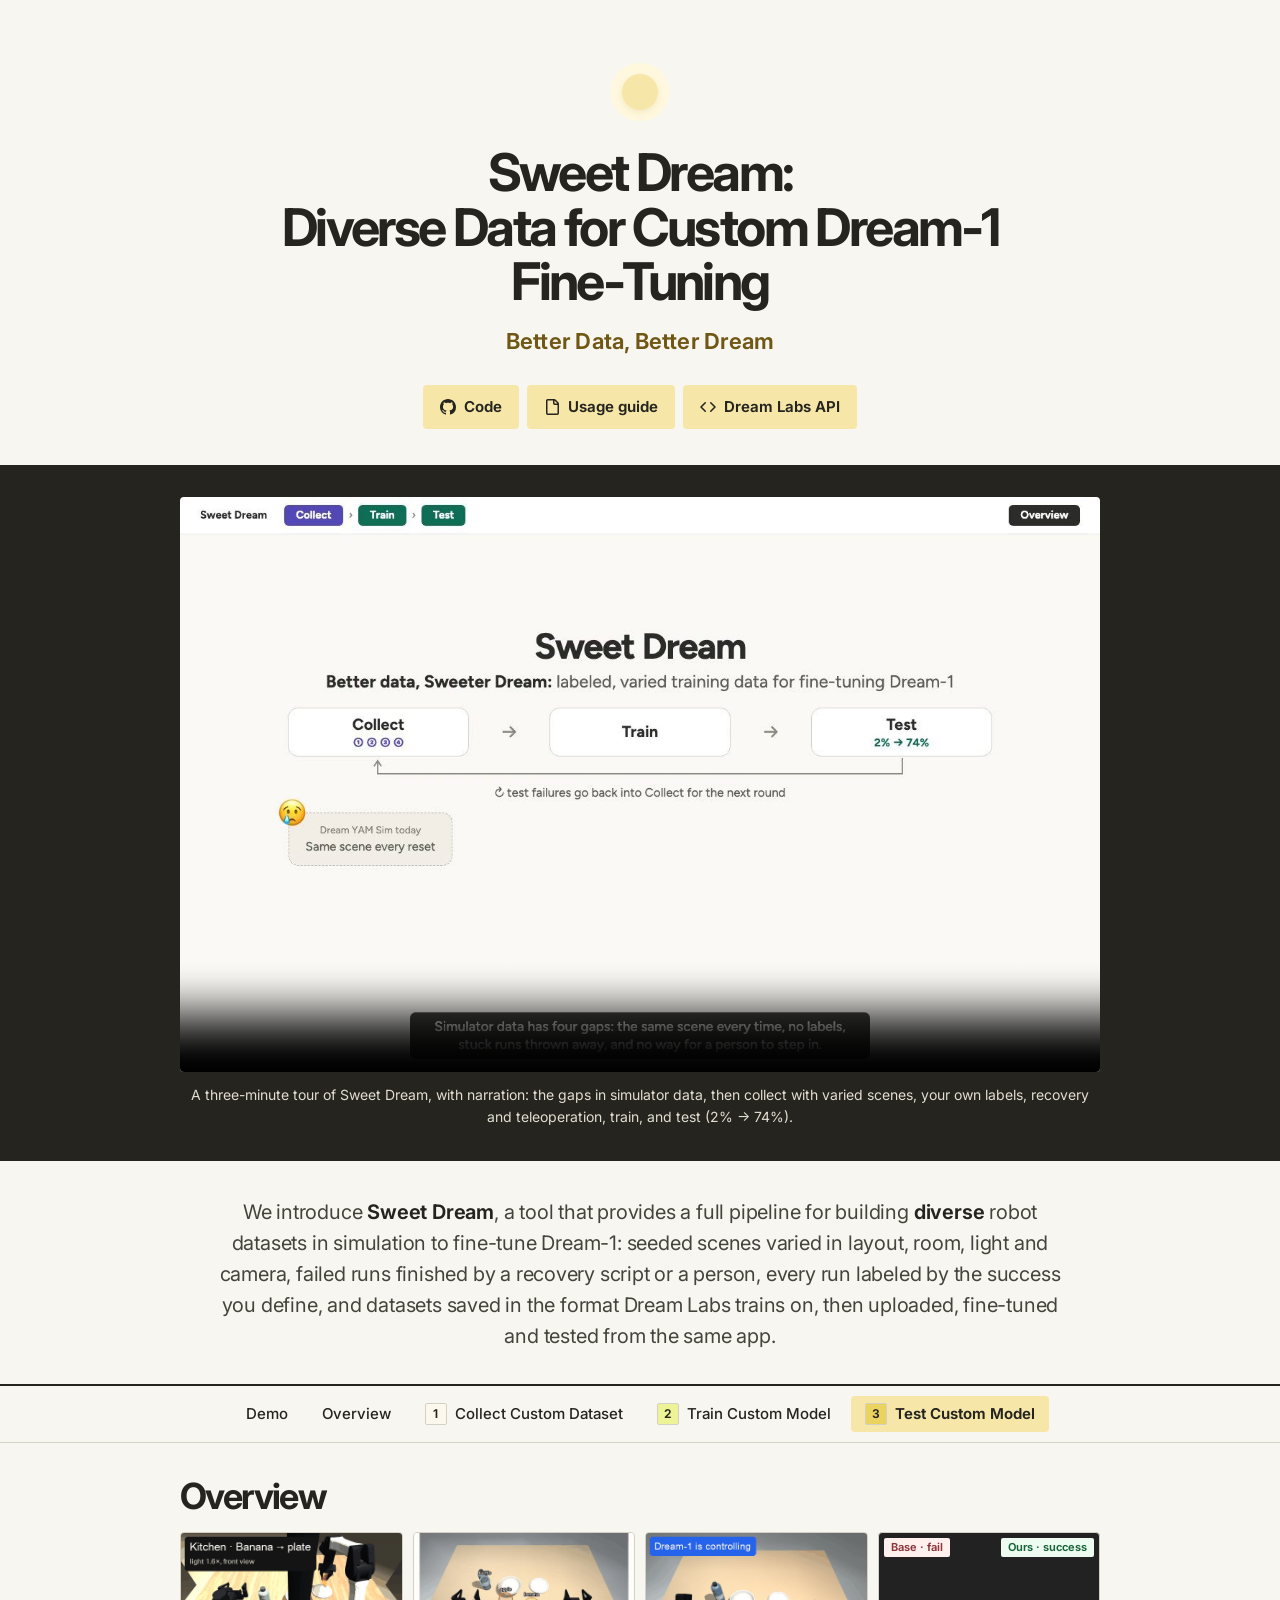
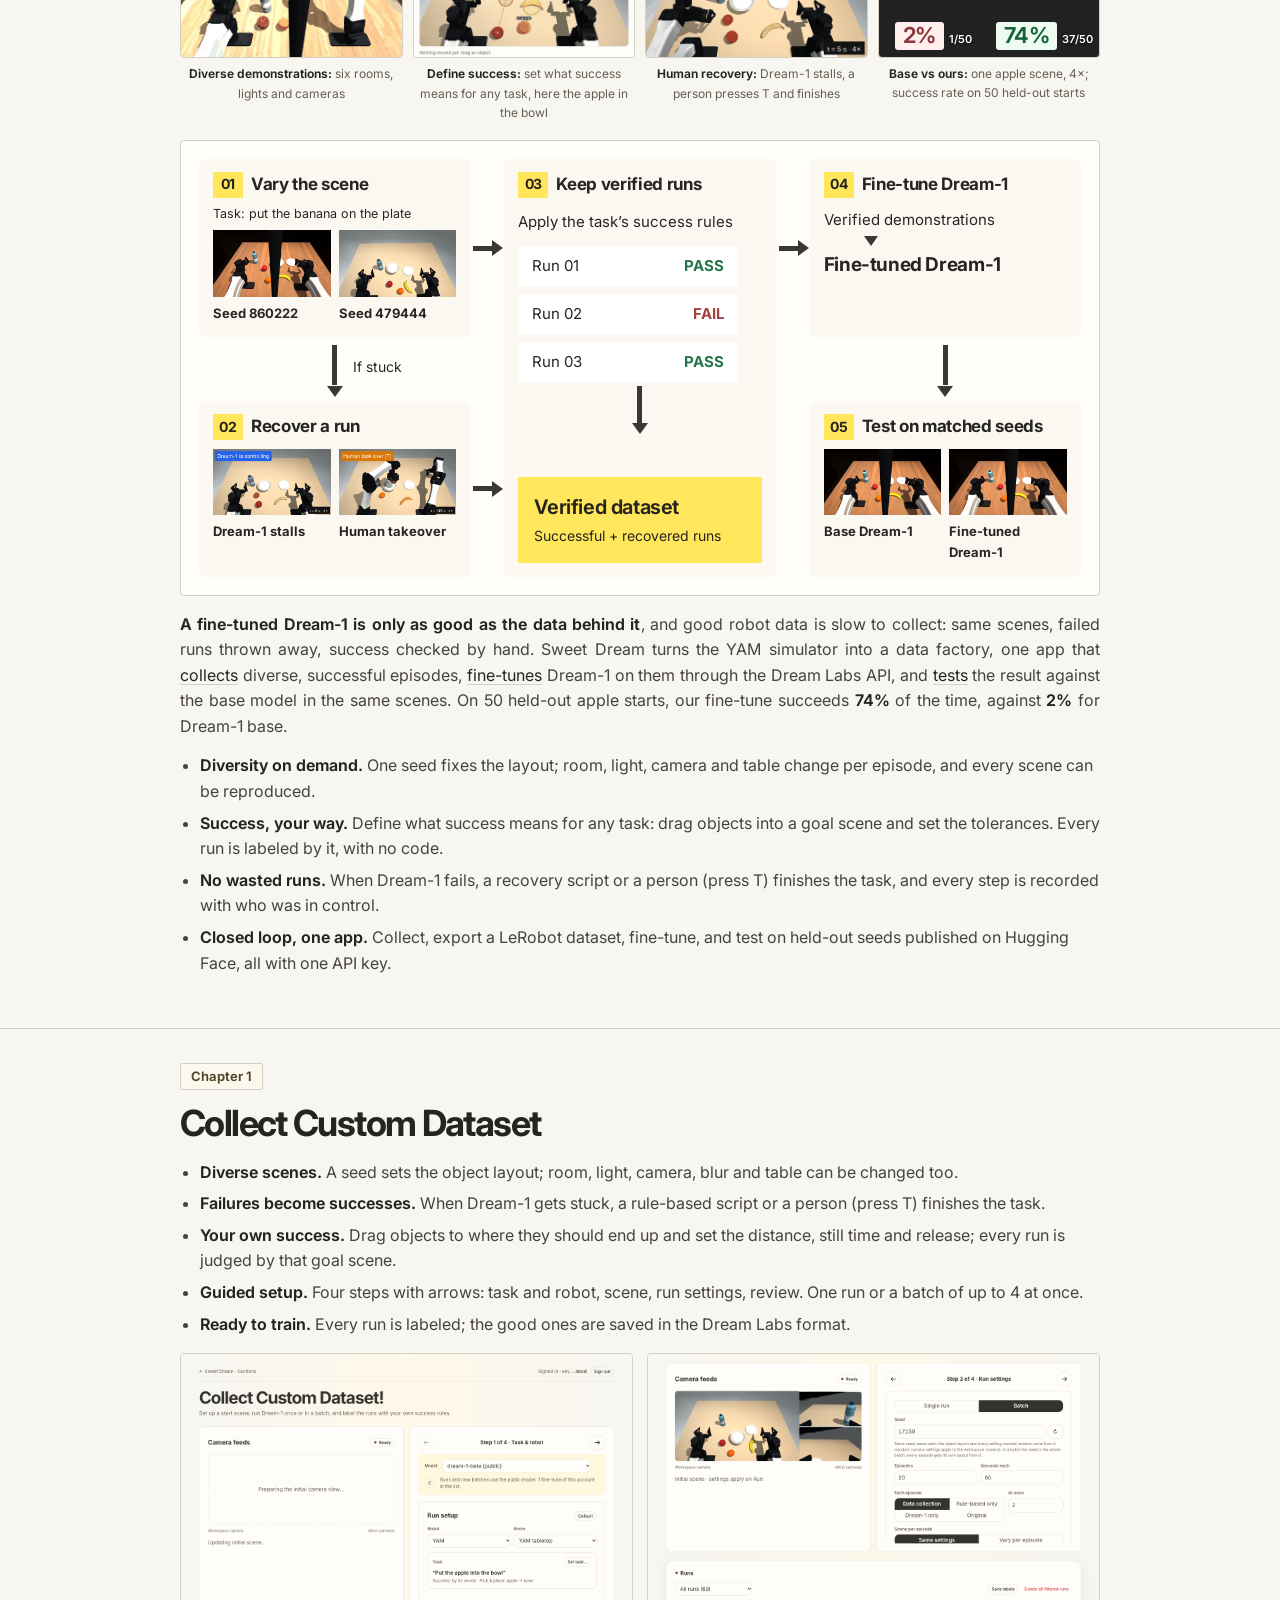
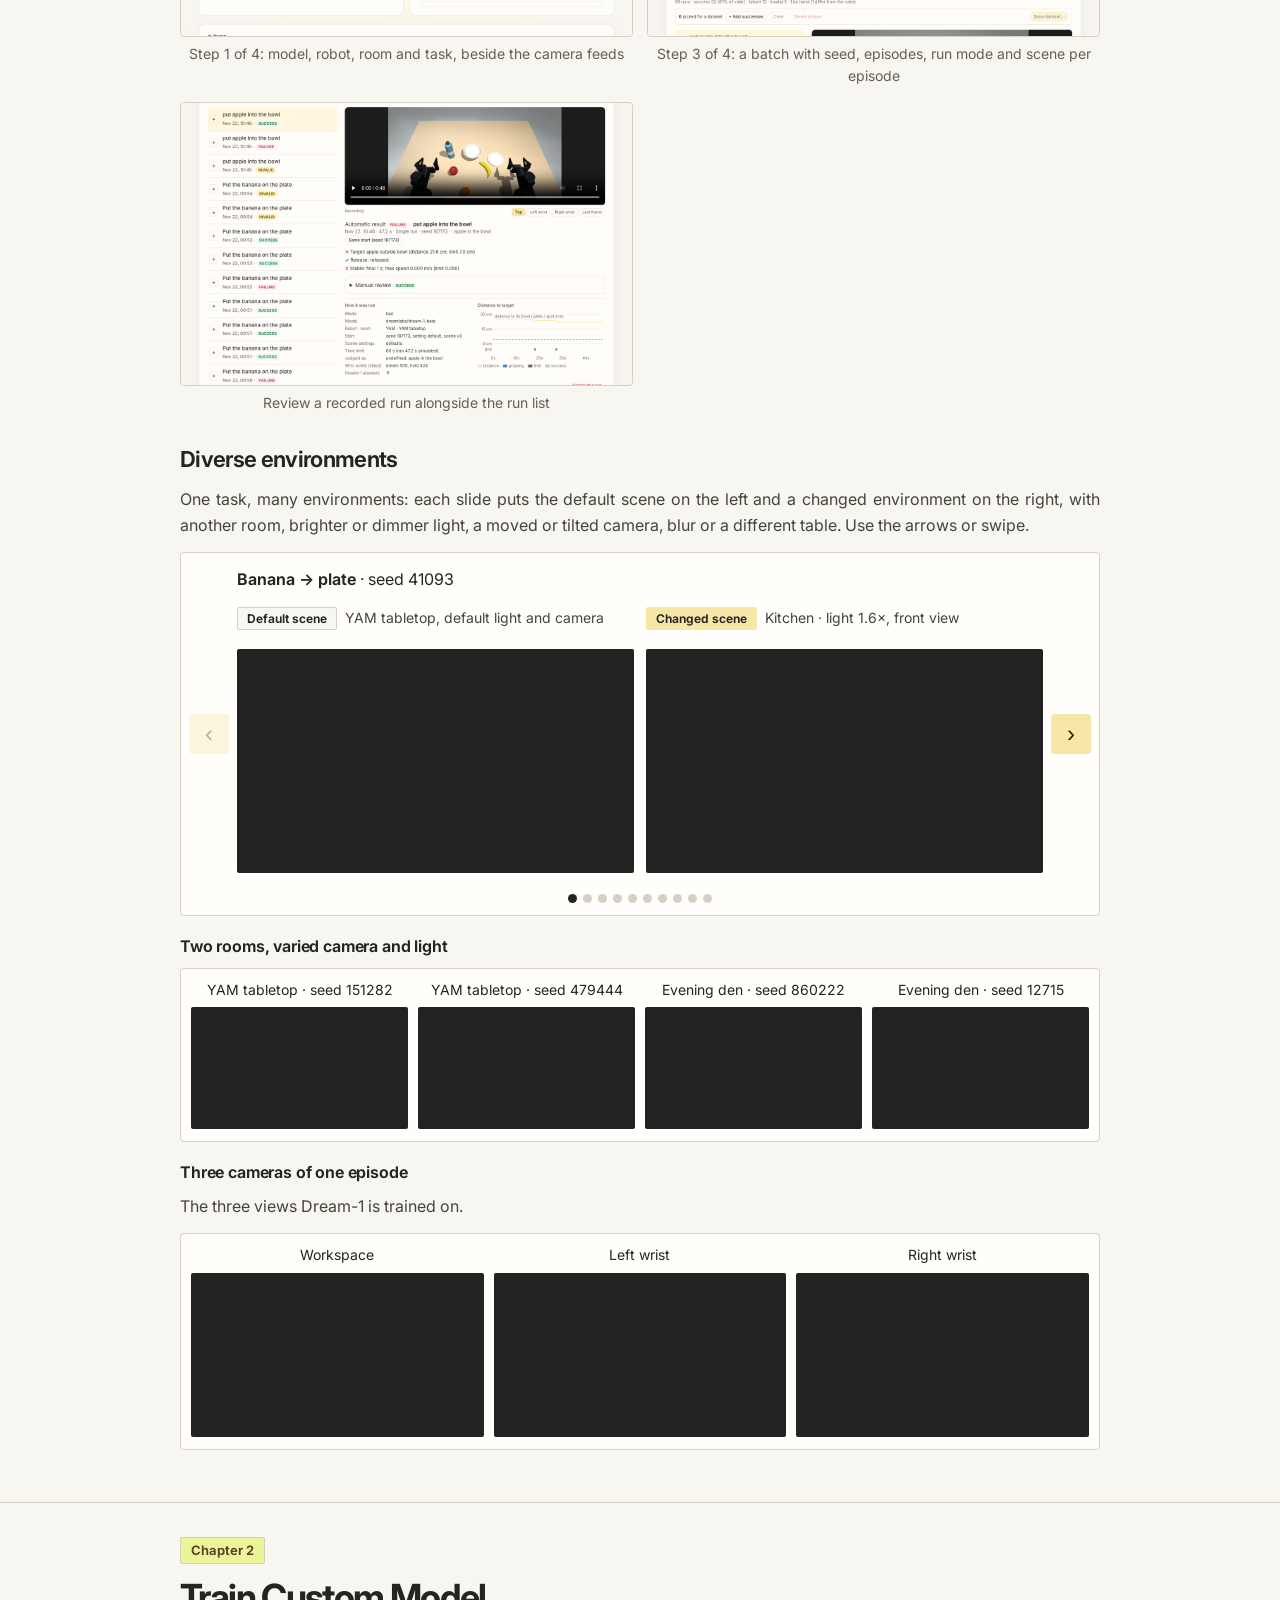
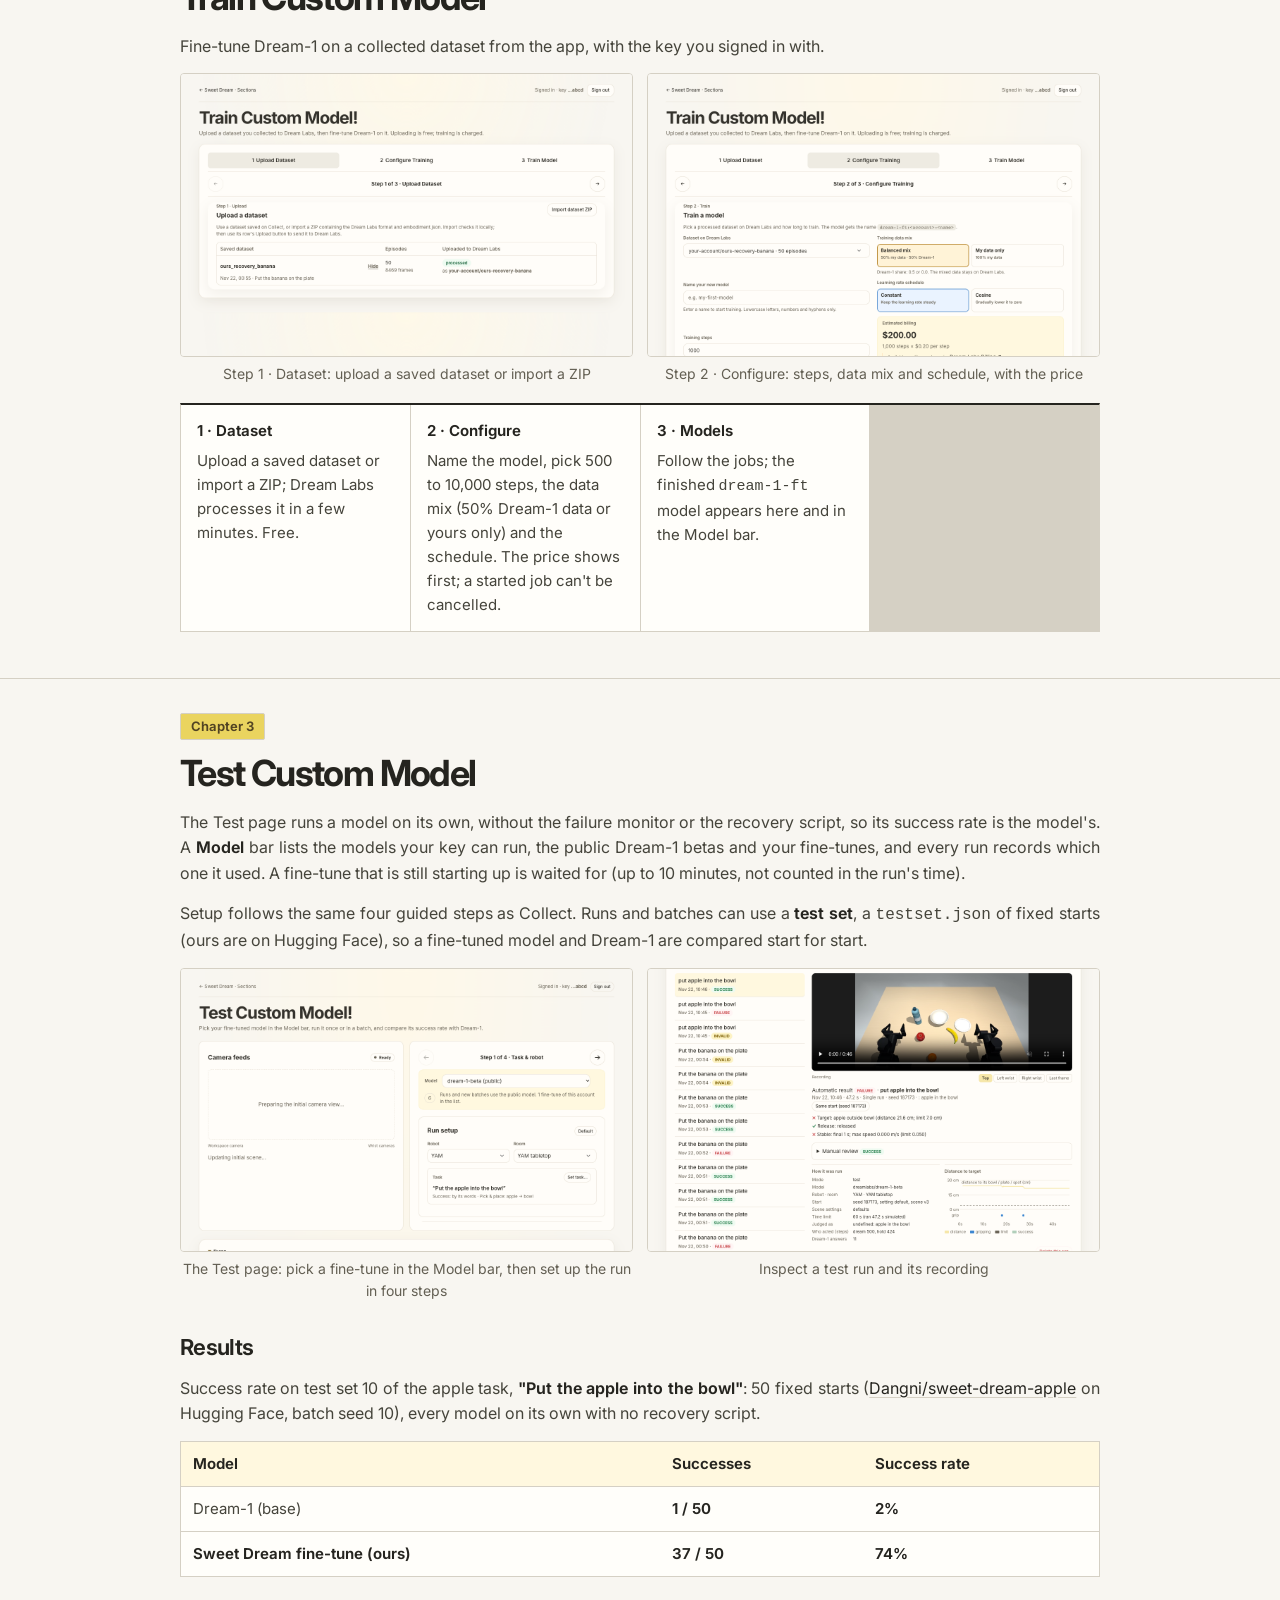
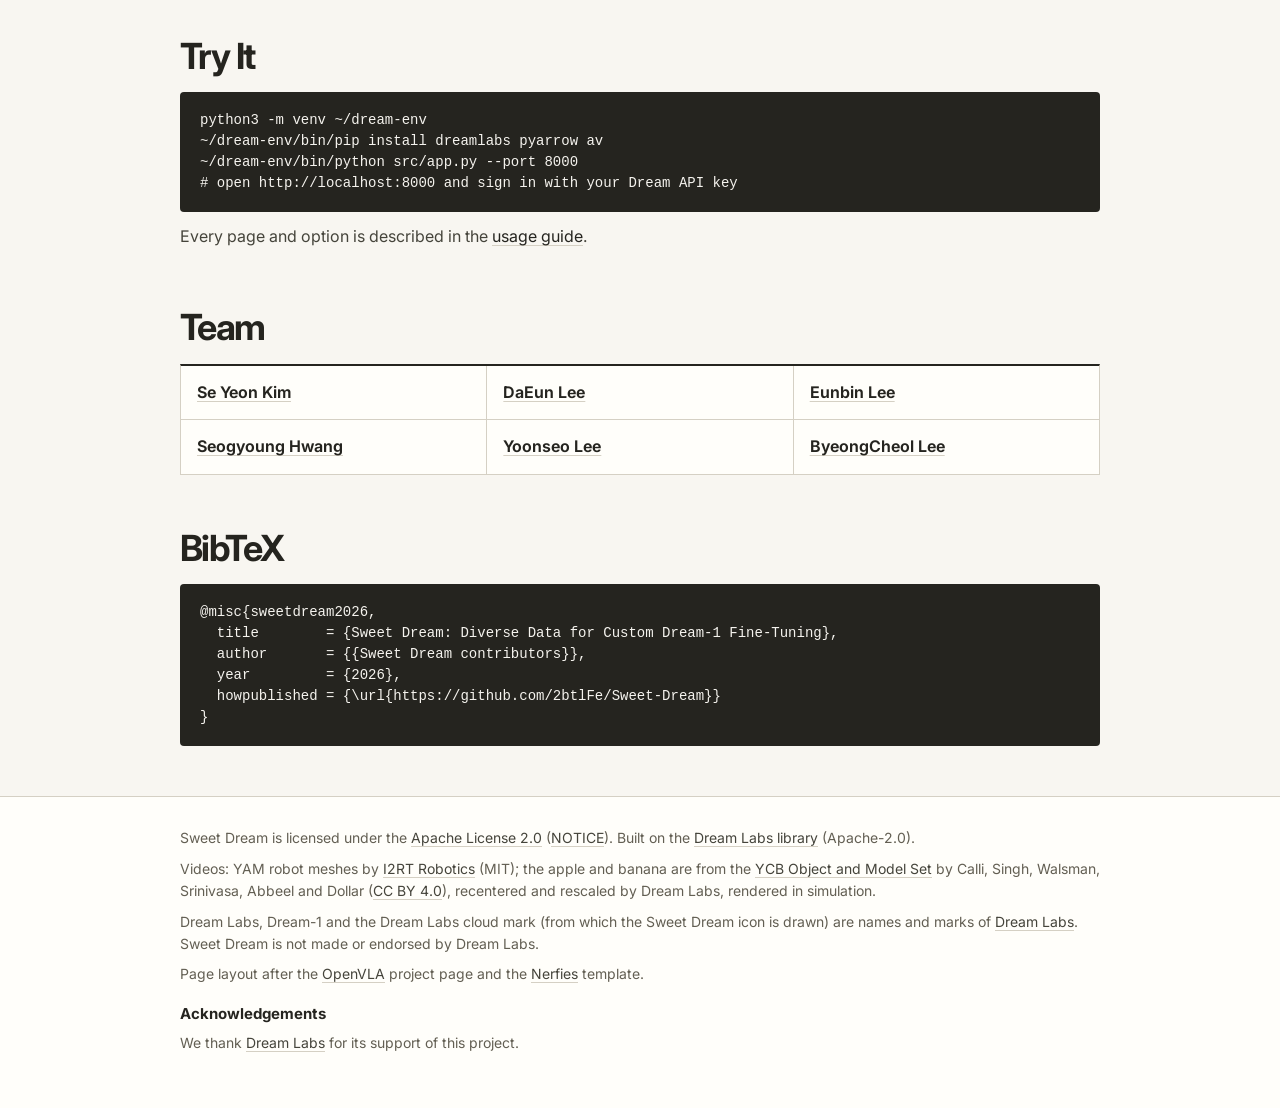
==== commit 04a8ac58: "The project page plays the new three-minute demo docs/assets/videos/demo.mp4 is the new narrated tou" ====
--- a/docs/index.html
+++ b/docs/index.html
@@ -201,7 +201,7 @@
 <section class="teaser" id="demo">
   <div class="container">
     <video class="demo" src="assets/videos/demo.mp4" poster="assets/videos/demo-poster.jpg" controls playsinline preload="metadata"></video>
-    <p class="demo-note">A two-minute tour of Sweet Dream, with narration: sign in, define success, collect a run, save a dataset, train, test.</p>
+    <p class="demo-note">A three-minute tour of Sweet Dream, with narration: the gaps in simulator data, then collect with varied scenes, your own labels, recovery and teleoperation, train, and test (2% → 74%).</p>
   </div>
 </section>
 
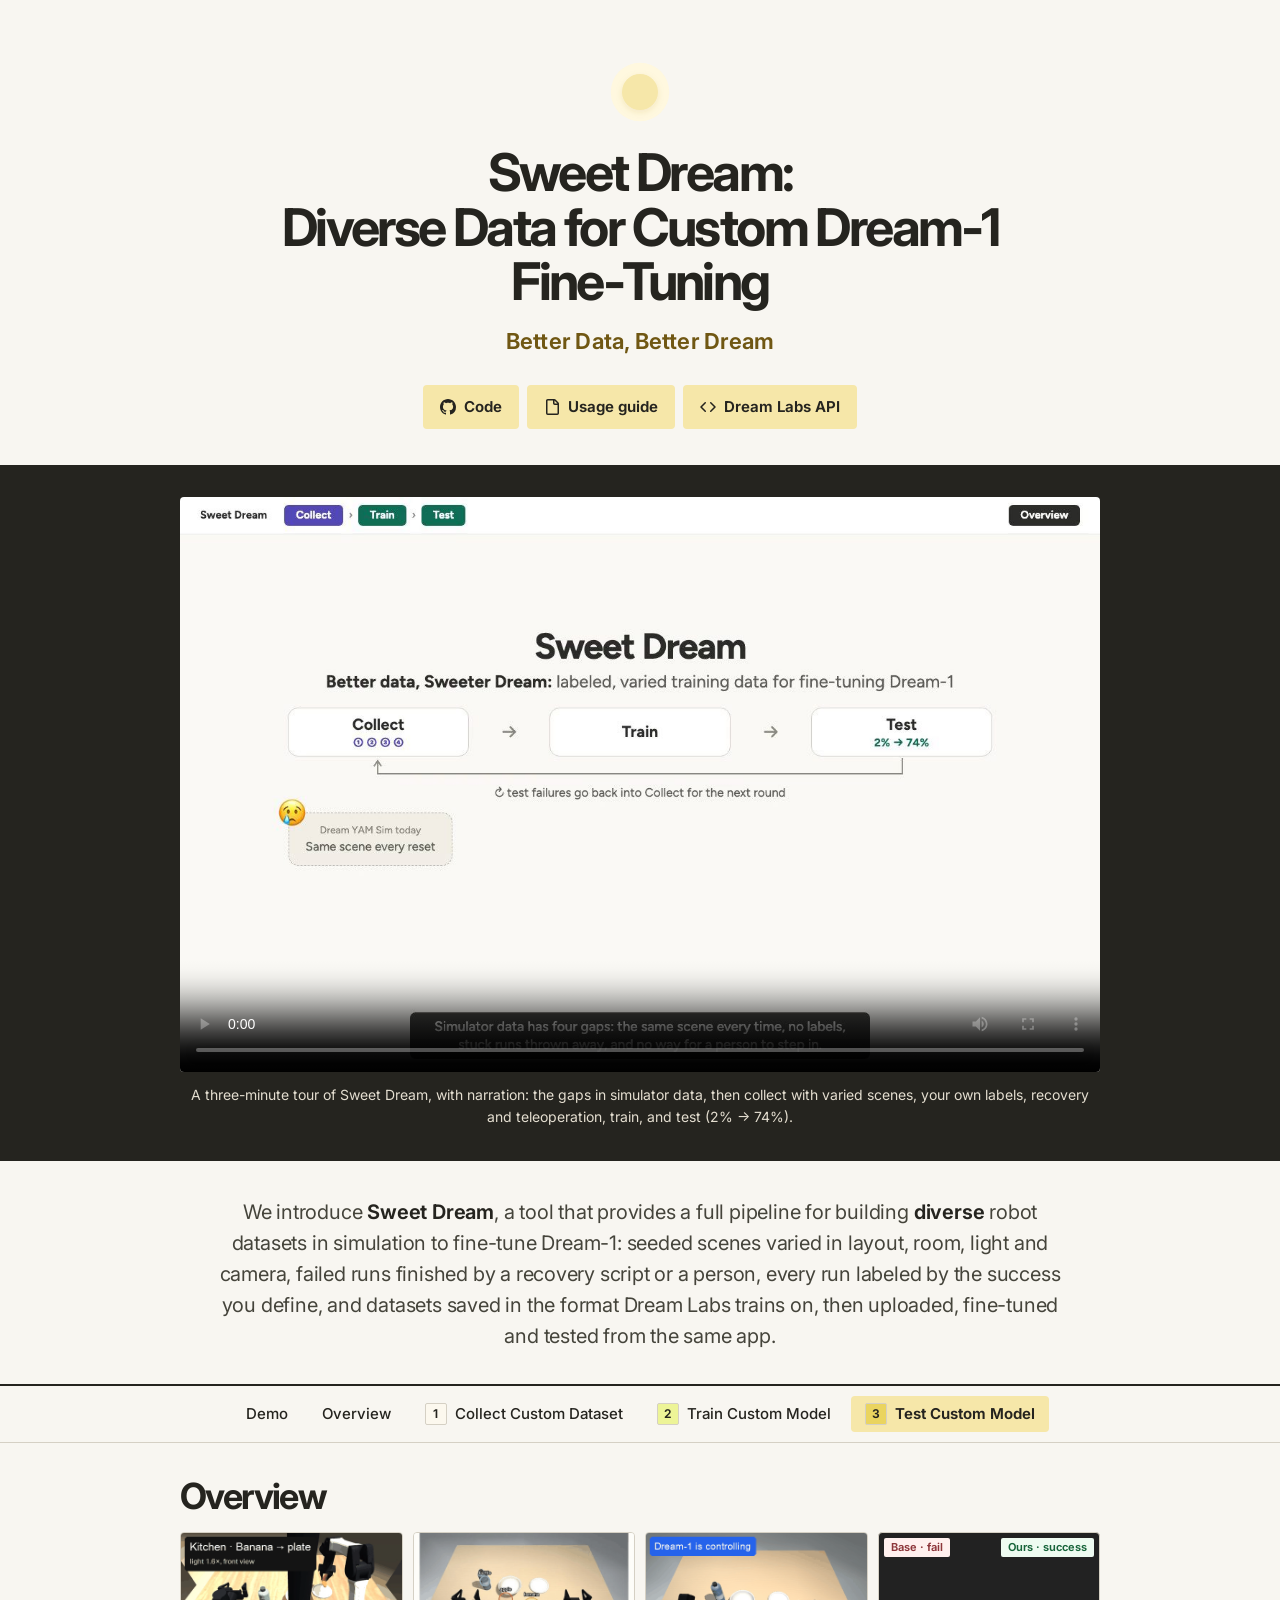
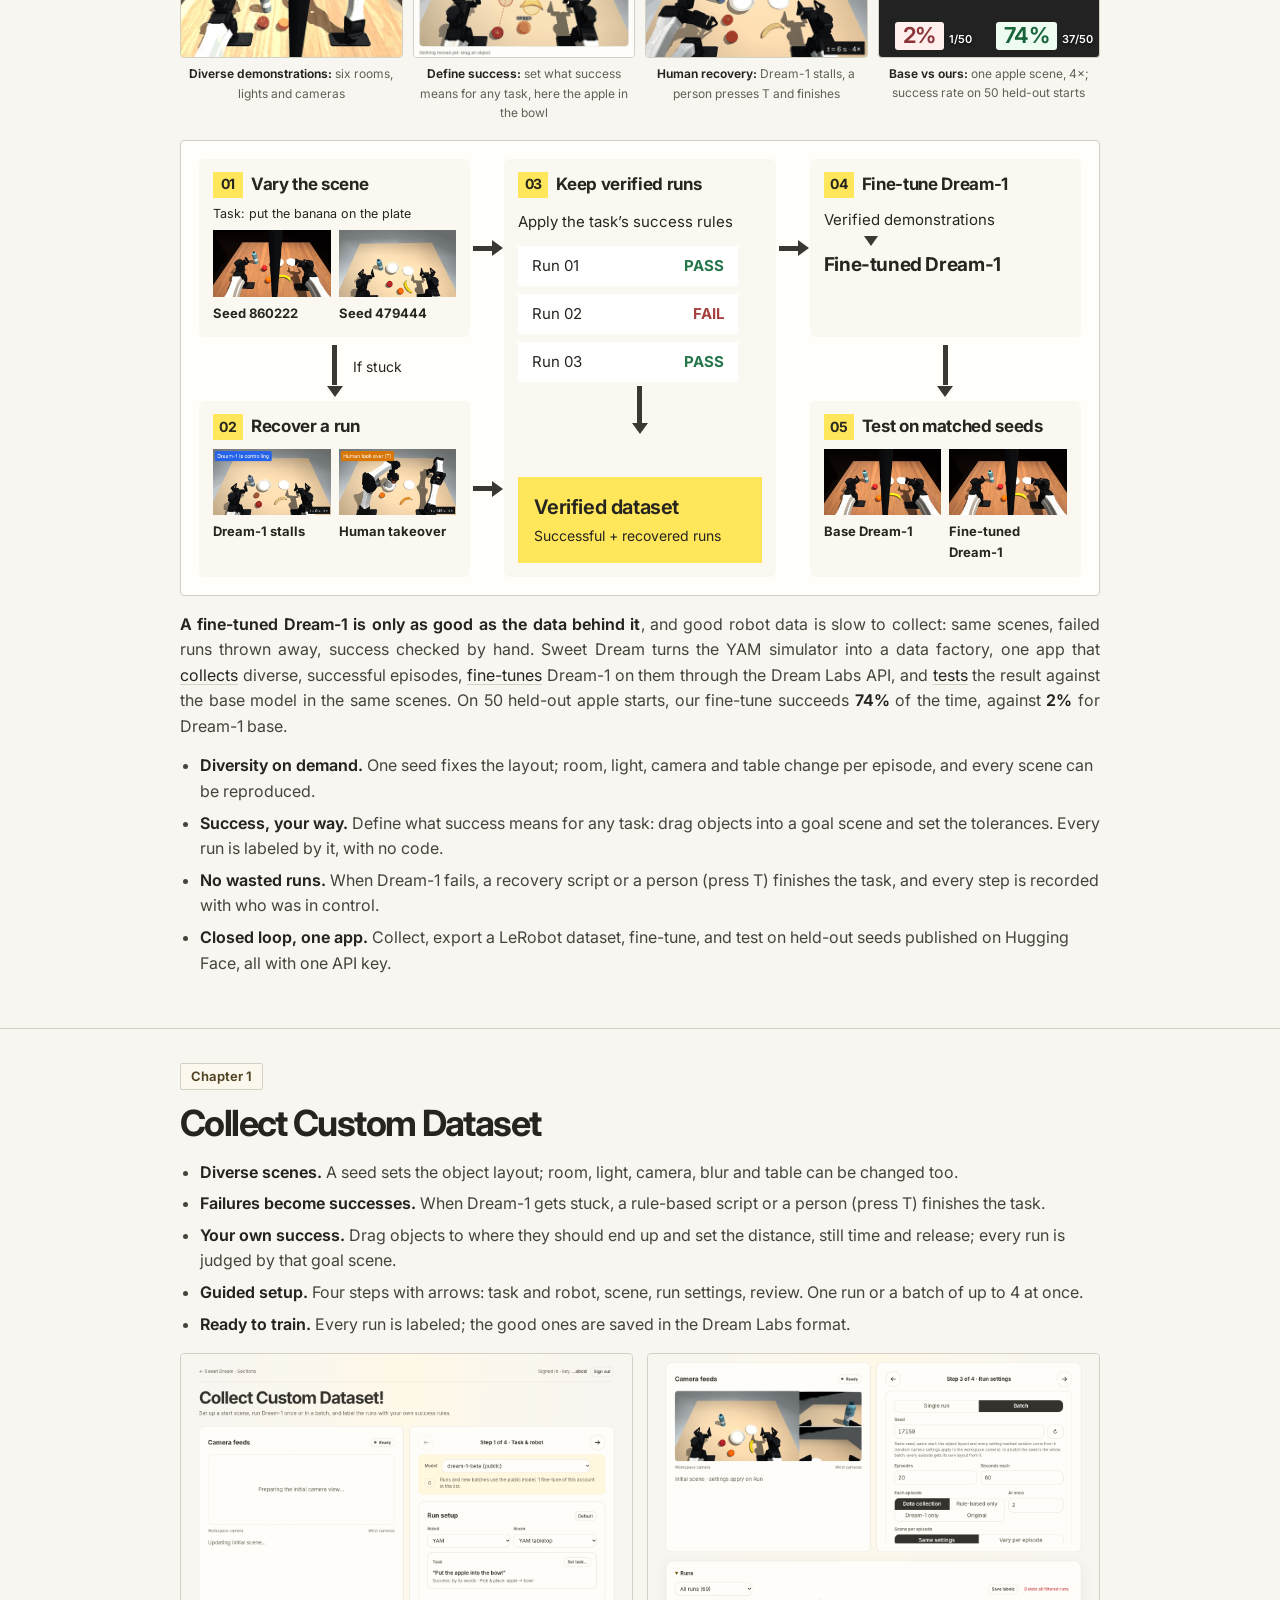
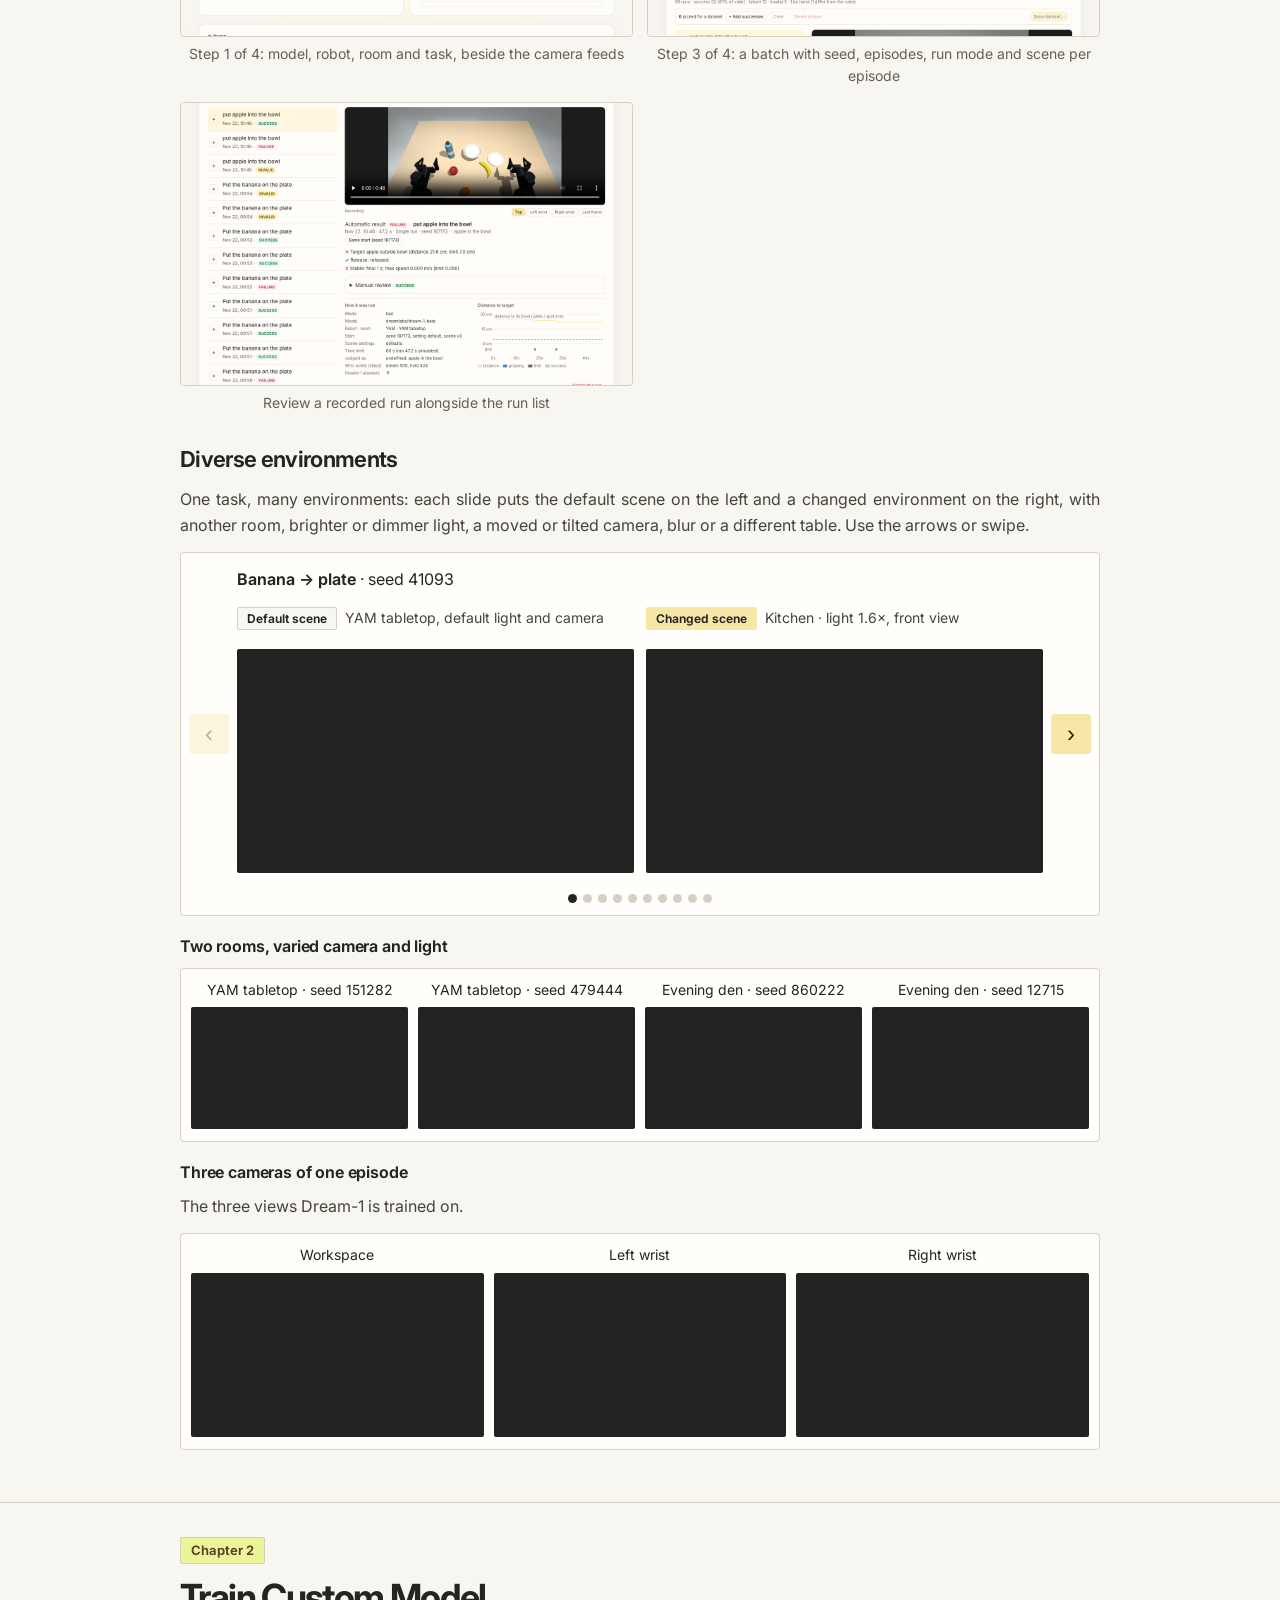
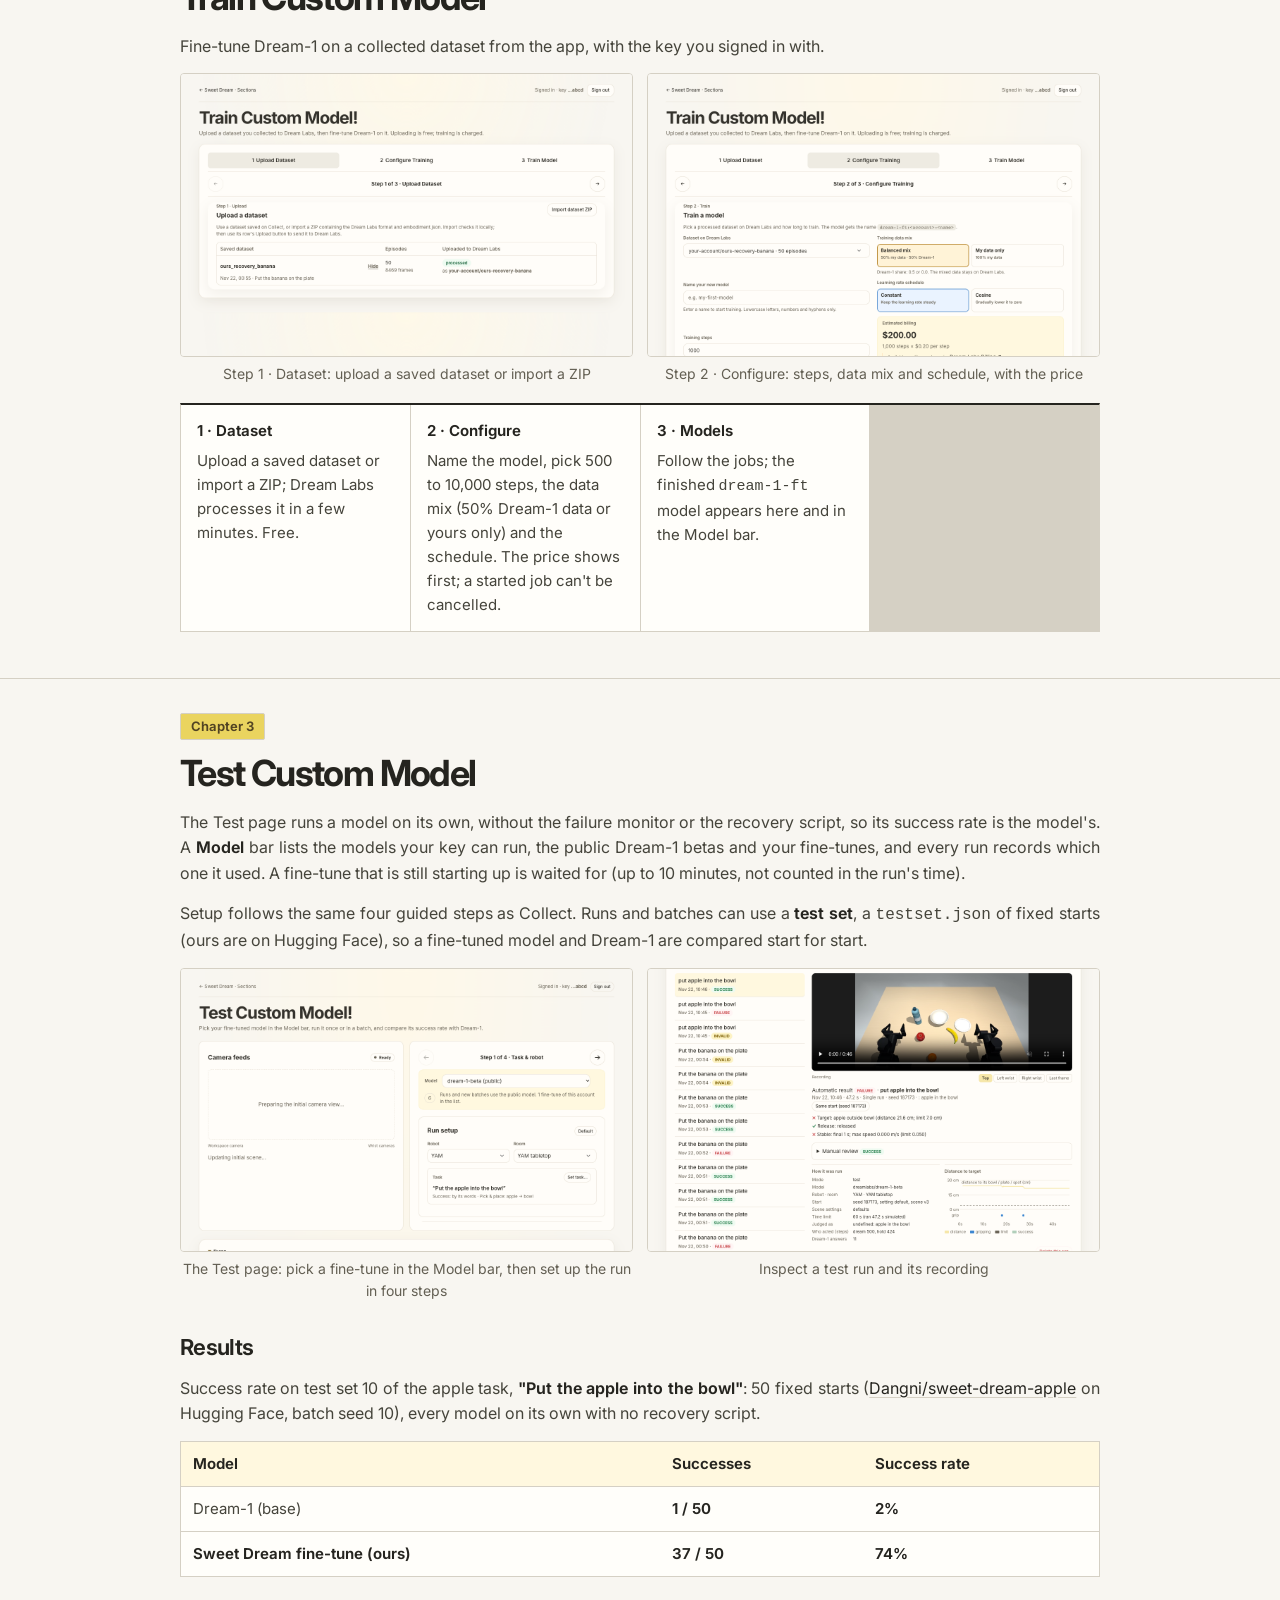
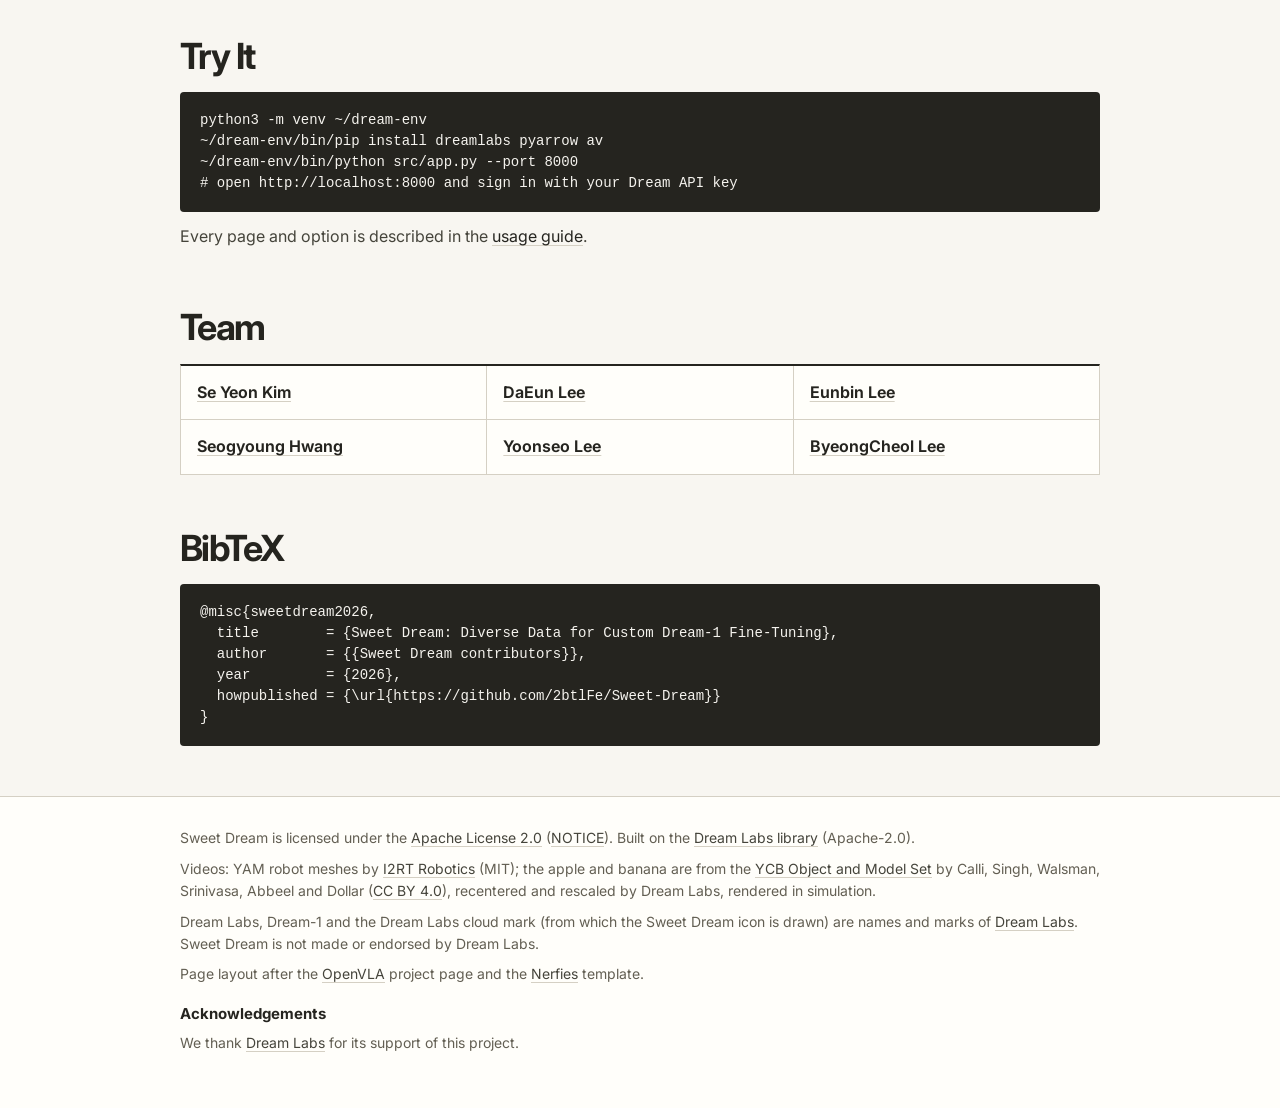
==== commit 3e76e475: "The project page links to main: code, usage guide, license and notice The Code button opens the repo" ====
--- a/docs/index.html
+++ b/docs/index.html
@@ -185,10 +185,10 @@
     <h1 class="publication-title">Sweet Dream:<br>Diverse Data for Custom Dream&#8209;1 Fine&#8209;Tuning</h1>
     <p class="tagline">Better Data, Better Dream</p>
     <div class="link-blocks">
-      <a class="button" href="https://github.com/2btlFe/Sweet-Dream/tree/v3.0">
+      <a class="button" href="https://github.com/2btlFe/Sweet-Dream">
         <svg viewBox="0 0 16 16" aria-hidden="true"><path d="M8 0C3.58 0 0 3.58 0 8c0 3.54 2.29 6.53 5.47 7.59.4.07.55-.17.55-.38 0-.19-.01-.82-.01-1.49-2.01.37-2.53-.49-2.69-.94-.09-.23-.48-.94-.82-1.13-.28-.15-.68-.52-.01-.53.63-.01 1.08.58 1.23.82.72 1.21 1.87.87 2.33.66.07-.52.28-.87.51-1.07-1.78-.2-3.64-.89-3.64-3.95 0-.87.31-1.59.82-2.15-.08-.2-.36-1.02.08-2.12 0 0 .67-.21 2.2.82.64-.18 1.32-.27 2-.27.68 0 1.36.09 2 .27 1.53-1.04 2.2-.82 2.2-.82.44 1.1.16 1.92.08 2.12.51.56.82 1.27.82 2.15 0 3.07-1.87 3.75-3.65 3.95.29.25.54.73.54 1.48 0 1.07-.01 1.93-.01 2.2 0 .21.15.46.55.38A8.013 8.013 0 0016 8c0-4.42-3.58-8-8-8z"/></svg>
         Code</a>
-      <a class="button" href="https://github.com/2btlFe/Sweet-Dream/blob/v3.0/docs/USAGE.md">
+      <a class="button" href="https://github.com/2btlFe/Sweet-Dream/blob/main/docs/USAGE.md">
         <svg viewBox="0 0 16 16" aria-hidden="true"><path d="M2 1.75C2 .78 2.78 0 3.75 0h6.59c.46 0 .9.18 1.23.51l2.92 2.92c.33.33.51.77.51 1.23v9.59A1.75 1.75 0 0113.25 16h-9.5A1.75 1.75 0 012 14.25V1.75zm1.75-.25a.25.25 0 00-.25.25v12.5c0 .14.11.25.25.25h9.5a.25.25 0 00.25-.25V6h-2.75A1.75 1.75 0 019 4.25V1.5H3.75zm6.75.06V4.25c0 .14.11.25.25.25h2.69L10.5 1.56z"/></svg>
         Usage guide</a>
       <a class="button" href="https://platform.dreamlabs.ai/api-documentation/">
@@ -486,7 +486,7 @@
 ~/dream-env/bin/pip install dreamlabs pyarrow av
 ~/dream-env/bin/python src/app.py --port 8000
 # open http://localhost:8000 and sign in with your Dream API key</code></pre>
-    <p style="margin-top: 12px">Every page and option is described in the <a href="https://github.com/2btlFe/Sweet-Dream/blob/v3.0/docs/USAGE.md">usage guide</a>.</p>
+    <p style="margin-top: 12px">Every page and option is described in the <a href="https://github.com/2btlFe/Sweet-Dream/blob/main/docs/USAGE.md">usage guide</a>.</p>
   </div>
 </section>
 
@@ -518,8 +518,8 @@
 
 <footer>
   <div class="container">
-    <p>Sweet Dream is licensed under the <a href="https://github.com/2btlFe/Sweet-Dream/blob/v3.0/LICENSE">Apache License 2.0</a>
-      (<a href="https://github.com/2btlFe/Sweet-Dream/blob/v3.0/NOTICE">NOTICE</a>). Built on the
+    <p>Sweet Dream is licensed under the <a href="https://github.com/2btlFe/Sweet-Dream/blob/main/LICENSE">Apache License 2.0</a>
+      (<a href="https://github.com/2btlFe/Sweet-Dream/blob/main/NOTICE">NOTICE</a>). Built on the
       <a href="https://github.com/dreamlabs-co/dreamlabs">Dream Labs library</a> (Apache-2.0).</p>
     <p>Videos: YAM robot meshes by <a href="https://github.com/i2rt-robotics/i2rt">I2RT Robotics</a> (MIT); the apple and banana are from the
       <a href="https://ycb-benchmarks.s3.amazonaws.com/index.html">YCB Object and Model Set</a> by Calli, Singh, Walsman, Srinivasa, Abbeel and Dollar
